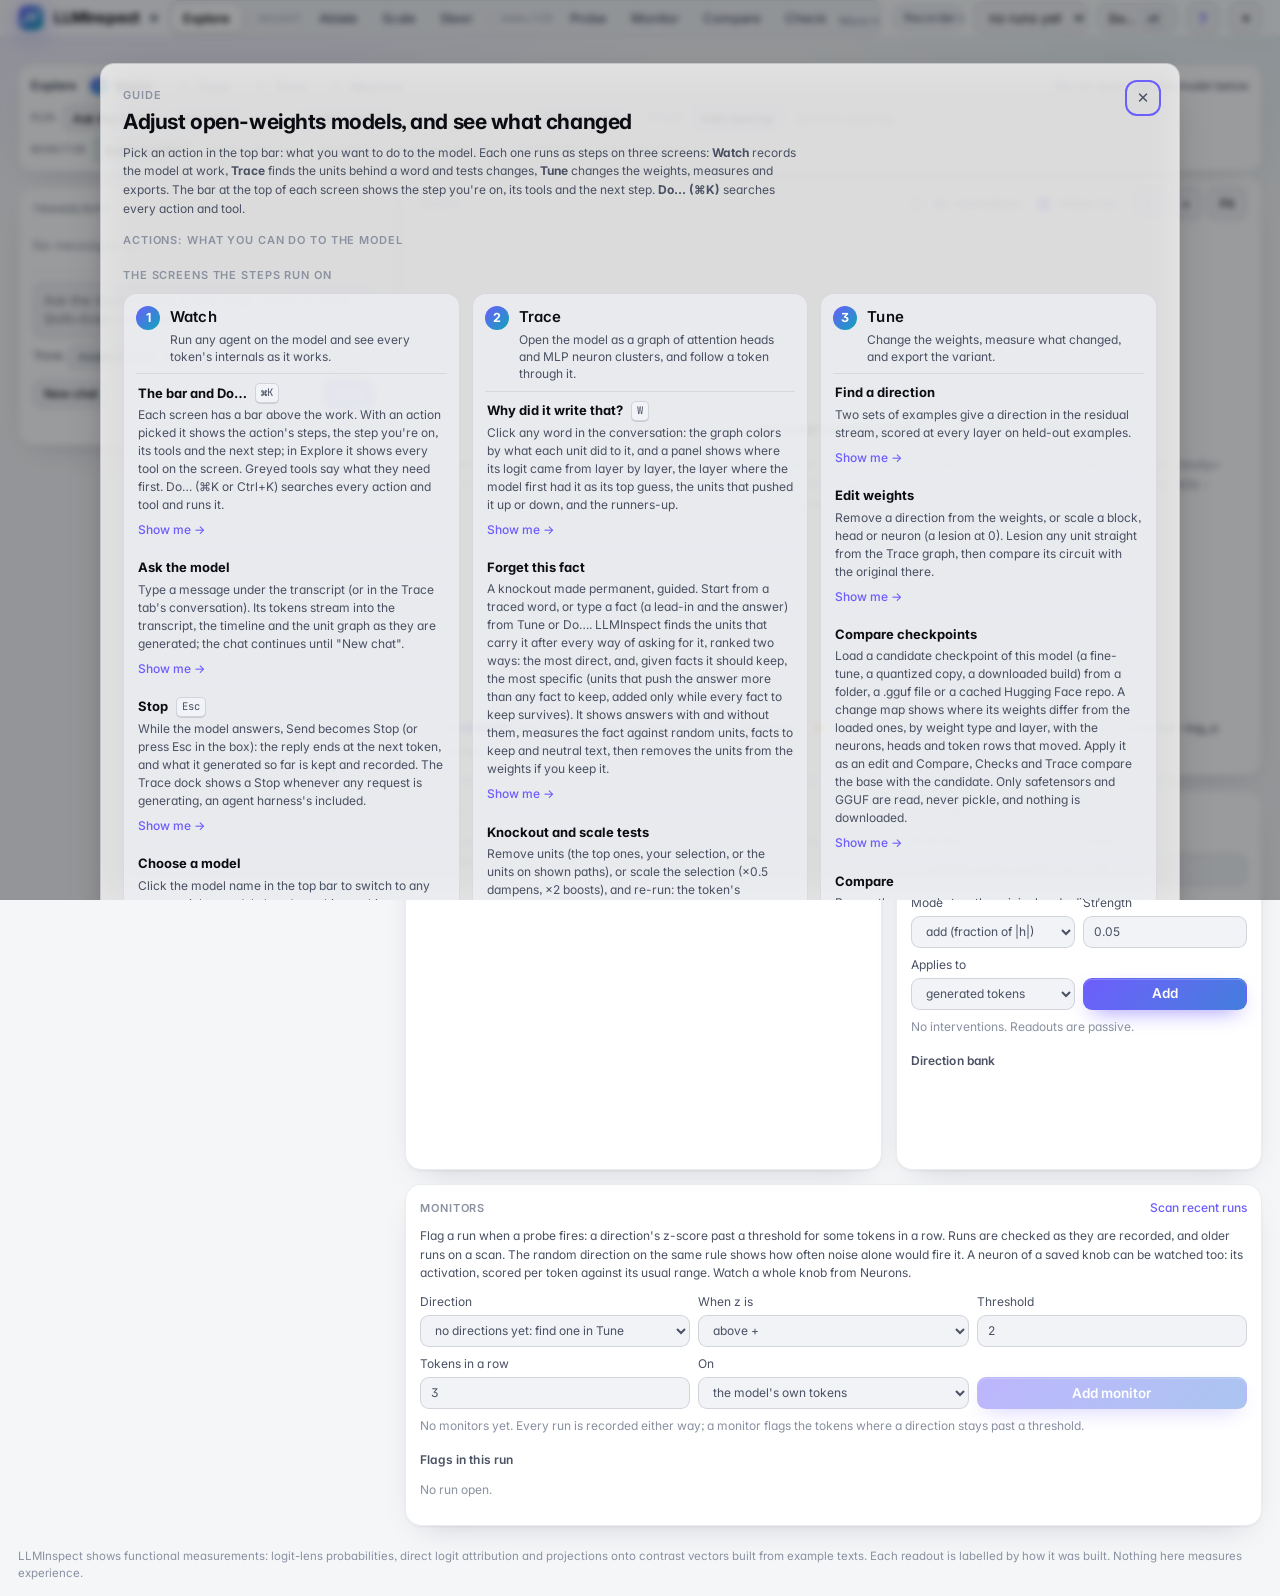
==== ui/index.html @ 299986fb "Compare checkpoints: load a second checkpoint as a weight edit and map what changed A candidate (a f" ====
<!doctype html>
<html lang="en">
<head>
  <meta charset="utf-8">
  <meta name="viewport" content="width=device-width, initial-scale=1">
  <title>LLMInspect</title>
  <link rel="preconnect" href="https://fonts.googleapis.com">
  <link rel="preconnect" href="https://fonts.gstatic.com" crossorigin>
  <link rel="stylesheet" href="https://fonts.googleapis.com/css2?family=Inter:wght@400;500;600;700&family=JetBrains+Mono:wght@400;500;600&display=swap">
  <link rel="stylesheet" href="/ui/style.css">
</head>
<body>
  <header class="topbar">
    <div class="brand">
      <svg class="logo" viewBox="0 0 32 32" width="26" height="26" aria-hidden="true">
        <defs><linearGradient id="lg" x1="0" y1="0" x2="1" y2="1"><stop offset="0" stop-color="var(--accent)"/><stop offset="1" stop-color="var(--accent-2)"/></linearGradient></defs>
        <rect x="1" y="1" width="30" height="30" rx="9" fill="url(#lg)"/>
        <path d="M8 21 L14 11 L19 18 L24 9" fill="none" stroke="#fff" stroke-width="2.2" stroke-linecap="round" stroke-linejoin="round"/>
        <circle cx="8" cy="21" r="2.3" fill="#fff"/><circle cx="14" cy="11" r="2.3" fill="#fff"/><circle cx="19" cy="18" r="2.3" fill="#fff"/><circle cx="24" cy="9" r="2.3" fill="#fff"/>
      </svg>
      <span class="wordmark">LLMInspect</span>
      <span class="live-dot" id="live-dot" title="Live feed"></span>
    </div>
    <nav class="verbs" id="verbs" aria-label="Action: what to do to the model"></nav>
    <button type="button" class="model-badge" id="model-badge" aria-haspopup="dialog" aria-expanded="false"
      aria-controls="model-picker" title="Switch to another model on this machine">Starting…</button>
    <label class="run-pick">
      <span class="label">Run</span>
      <select id="run-select" aria-label="Recorded run"></select>
    </label>
    <div class="stats">
      <span class="stat" id="stat-speed" title="Decode speed of the last request">– tok/s</span>
      <span class="stat" id="stat-vram" title="GPU memory in use">VRAM –</span>
      <span class="stat" id="stat-disk" title="Recording storage used / budget">Disk –</span>
    </div>
    <button type="button" class="do-btn" id="do-btn" title="Search every action and every tool and run it (⌘K or Ctrl+K)">Do… <kbd>⌘K</kbd></button>
    <button class="icon-btn help" id="help-btn" aria-label="Guide: everything LLMInspect can do" title="Guide (?)">?</button>
    <button class="icon-btn" id="theme-toggle" aria-label="Switch light or dark theme" title="Theme">
      <svg viewBox="0 0 16 16" width="15" height="15" aria-hidden="true"><path d="M8 1.5a6.5 6.5 0 1 0 0 13 6.5 6.5 0 0 0 0-13zm0 1.5v10a5 5 0 0 1 0-10z" fill="currentColor"/></svg>
    </button>
  </header>

  <main class="actions" id="view-actions" hidden>
    <section class="act-flow" id="act-flow" aria-labelledby="fl-title">
      <header class="flow-head">
        <button type="button" class="link" id="fl-back">← Back</button>
        <h1 id="fl-title">Make it forget a fact</h1>
        <ol class="stepper" id="fl-steps"></ol>
      </header>
      <div class="flow-summary" id="fl-summary"></div>
      <div class="flow-body panel" id="fl-body" aria-live="polite"></div>
    </section>
  </main>

  <main class="layout" id="view-scanner">
    <div class="act-bar" data-bar="scanner" aria-label="Actions in Watch"></div>
    <section class="panel transcript" aria-labelledby="h-transcript">
      <div class="panel-head">
        <h2 id="h-transcript">Transcript</h2>
        <span class="muted small" id="run-meta"></span>
      </div>
      <div class="messages" id="messages"></div>
      <div class="composer" data-composer></div>
    </section>

    <div class="right">
      <section class="panel scope" aria-labelledby="h-scope">
        <div class="panel-head">
          <h2 id="h-scope">Scope</h2>
          <div class="toolbar">
            <label class="check" title="Show earlier turns the model re-read when the conversation was re-sent">
              <input type="checkbox" id="show-replay"> Re-read tokens
            </label>
            <label class="check"><input type="checkbox" id="follow" checked> Follow live</label>
            <div class="btn-group" role="group" aria-label="Zoom">
              <button id="zoom-out" aria-label="Zoom out">−</button>
              <button id="zoom-in" aria-label="Zoom in">+</button>
              <button id="fit">Fit</button>
            </div>
          </div>
        </div>
        <div class="canvas-wrap" id="scope-wrap">
          <canvas id="scope" aria-label="Token timeline: events, logit-lens heatmap, surprisal, projections"></canvas>
          <div class="tooltip" id="tooltip" hidden></div>
          <div class="overlay" id="overlay" hidden></div>
        </div>
        <div class="legend" id="legend"></div>
      </section>

      <div class="lower">
        <section class="panel inspector" aria-labelledby="h-inspector">
          <div class="panel-head"><h2 id="h-inspector">Token</h2><span class="muted small" id="insp-where"></span></div>
          <div id="inspector" class="inspector-body">
            <p class="empty">Click any token in the scope or transcript to see what the model predicted there, layer by layer.</p>
          </div>
        </section>

        <section class="panel controls" aria-labelledby="h-steer">
          <div class="panel-head"><h2 id="h-steer">Steering</h2></div>
          <div id="steer-banner" class="banner" hidden></div>
          <form id="iv-form" class="iv-form">
            <label>Direction<select id="iv-direction"></select></label>
            <label>Layer<input id="iv-layer" type="number" min="0" step="1"></label>
            <label>Mode
              <select id="iv-mode">
                <option value="add">add (fraction of |h|)</option>
                <option value="ablate">ablate</option>
                <option value="clamp">clamp (raw projection value)</option>
              </select>
            </label>
            <label>Strength<input id="iv-strength" type="number" step="0.01" value="0.05"></label>
            <label>Applies to
              <select id="iv-phase">
                <option value="gen">generated tokens</option>
                <option value="all">all tokens</option>
                <option value="prefill">prompt tokens</option>
              </select>
            </label>
            <button type="submit" class="primary">Add</button>
          </form>
          <ul id="iv-list" class="iv-list"></ul>
          <h3>Direction bank</h3>
          <ul id="dir-list" class="dir-list"></ul>
        </section>
      </div>

      <section class="panel monitors" aria-labelledby="h-monitors">
        <div class="panel-head">
          <h2 id="h-monitors">Monitors</h2>
          <button type="button" class="link" id="mon-scan">Scan recent runs</button>
        </div>
        <p class="hint">Flag a run when a probe fires: a direction's z-score past a threshold for some tokens in a row.
          Runs are checked as they are recorded, and older runs on a scan. The random direction on the same rule shows
          how often noise alone would fire it. A neuron of a saved knob can be watched too: its activation, scored per
          token against its usual range. Watch a whole knob from Neurons.</p>
        <form id="mon-form" class="mon-form">
          <label>Direction<select id="mon-dir"></select></label>
          <label>When z is
            <select id="mon-sign">
              <option value="above">above +</option>
              <option value="below">below −</option>
              <option value="either">beyond ±</option>
            </select>
          </label>
          <label>Threshold<input id="mon-z" type="number" min="0.1" max="20" step="0.1" value="2"></label>
          <label>Tokens in a row<input id="mon-n" type="number" min="1" max="512" step="1" value="3"></label>
          <label>On
            <select id="mon-phase">
              <option value="gen">the model's own tokens</option>
              <option value="all">every new token</option>
            </select>
          </label>
          <button type="submit" class="primary">Add monitor</button>
        </form>
        <div class="wb-msg" id="mon-msg" role="status"></div>
        <ul id="mon-list" class="iv-list"></ul>
        <h3 id="h-flags">Flags in this run</h3>
        <div id="mon-run"></div>
        <div id="mon-across"></div>
      </section>
    </div>
  </main>

  <main class="gv" id="view-weights" hidden>
    <aside class="tv-convo glass" id="tv-convo" aria-labelledby="tv-convo-title">
      <header class="convo-head">
        <span class="eyebrow" id="tv-convo-title">Conversation</span>
        <span class="convo-meta" id="tv-convo-meta"></span>
        <label class="check small" title="Show the chat template's special tokens"><input type="checkbox" id="tv-show-template"> template</label>
        <button type="button" class="tbtn icon" id="tv-convo-hide" aria-label="Hide the conversation" title="Hide (T)">‹</button>
      </header>
      <p class="convo-hint">Click any word to see which units and layers produced it. Underlines mark words the model found surprising.</p>
      <div class="convo-body" id="tv-convo-body" aria-live="off"></div>
      <div class="composer" data-composer></div>
    </aside>
    <div class="gv-main">
    <div class="act-bar glass" data-bar="weights" aria-label="Actions in Trace"></div>
    <div class="gv-stage" id="gv-stage">
      <canvas id="gv-canvas" aria-label="Weight graph: layers left to right along the residual stream, attention heads above it and MLP neuron clusters below, glowing by activity at the current token. Scroll to zoom, drag to pan, click a node to open it."></canvas>
      <div class="gv-tip tooltip" id="gv-tip" hidden></div>

      <div class="gv-bar glass" role="toolbar" aria-label="Graph controls">
        <button type="button" class="tbtn" id="gv-convo-btn" aria-pressed="true" title="Show the conversation (T)">Text</button>
        <span class="sep" aria-hidden="true"></span>
        <div class="seg" id="gv-mode" role="group" aria-label="Node color">
          <button type="button" data-mode="rel" aria-pressed="true" title="Each unit against its own average over the run">Activity</button>
          <button type="button" data-mode="abs" aria-pressed="false" title="Activity on one log scale for all units">Absolute</button>
          <button type="button" data-mode="norm" aria-pressed="false" title="Size of each unit's output weights; no run needed">Weights</button>
          <button type="button" data-mode="attr" aria-pressed="false" title="What each unit did to the next token: pushed it up or pulled it down (A)">Attribution</button>
        </div>
        <span class="sep" aria-hidden="true"></span>
        <div class="seg" id="gv-edges" role="group" aria-label="Edges">
          <button type="button" data-edges="circuit" aria-pressed="true" title="Composition edges between units that are active at this token">Circuit</button>
          <button type="button" data-edges="selected" aria-pressed="false" title="Edges of the unit under the cursor">Hover</button>
          <button type="button" data-edges="off" aria-pressed="false">Off</button>
        </div>
        <span class="sep" aria-hidden="true"></span>
        <button type="button" class="tbtn" id="gv-trail" aria-pressed="true" title="Outline units that were hit in the last few tokens">Trail</button>
        <span class="sep" aria-hidden="true"></span>
        <button type="button" class="tbtn" id="gv-paths-btn" aria-pressed="false" title="Trace the strongest routes through the graph (P)">
          <svg viewBox="0 0 16 16" width="13" height="13" aria-hidden="true"><g fill="none" stroke="currentColor" stroke-width="1.6" stroke-linecap="round"><circle cx="3" cy="3.5" r="1.6"/><circle cx="13" cy="12.5" r="1.6"/><path d="M4.6 3.5c4.2 0 2.6 9 6.8 9"/></g></svg>
          Paths</button>
        <button type="button" class="tbtn" id="gv-edits-btn" aria-pressed="false" title="Weight edits: apply or restore, re-run this chat on the edited model, behavior checks (E)">
          Edits <span class="count" hidden></span></button>
        <span class="selchip" id="gv-selchip" hidden>
          <span id="gv-selcount"></span>
          <button type="button" class="link" id="gv-selpaths" title="Find paths from the selected units">paths</button>
          <button type="button" class="link" id="gv-selko" title="Remove the selected units and see what happens to the next token">knock out</button>
          <button type="button" class="tbtn icon" id="gv-selclear" aria-label="Clear selection (Esc)">✕</button>
        </span>
      </div>

      <aside class="gv-edits glass" id="gv-edits" hidden aria-labelledby="gv-edits-title">
        <header class="drawer-head">
          <span class="eyebrow" id="gv-edits-title">Weight edits</span>
          <button type="button" class="tbtn icon" id="gv-edits-close" aria-label="Close weight edits">✕</button>
        </header>
        <div class="edits-body" data-edits="stack replay checks"></div>
      </aside>

      <aside class="gv-paths glass" id="gv-paths" hidden aria-labelledby="gv-paths-title">
        <header class="drawer-head">
          <span class="eyebrow" id="gv-paths-title">Path explorer</span>
          <button type="button" class="tbtn icon" id="gv-paths-close" aria-label="Close path explorer">✕</button>
        </header>
        <div class="paths-body">
          <div class="seg wide" id="gv-path-mode" role="group" aria-label="Path search">
            <button type="button" data-pm="down" aria-pressed="true" title="Routes out of the selection">Downstream</button>
            <button type="button" data-pm="up" aria-pressed="false" title="Routes into the selection">Upstream</button>
            <button type="button" data-pm="between" aria-pressed="false" title="Routes from one selected unit to another">Between</button>
            <button type="button" data-pm="explain" aria-pressed="false" title="The circuit behind the next token">Next token</button>
          </div>
          <p class="hint" id="gv-path-hint"></p>
          <div class="path-knobs">
            <label>Hops <input type="range" id="gv-path-hops" min="1" max="6" step="1"><b id="gv-path-hops-v"></b></label>
            <label>Branches <input type="range" id="gv-path-branch" min="1" max="8" step="1"><b id="gv-path-branch-v"></b></label>
            <label class="check" title="Favor units that were active at the current token"><input type="checkbox" id="gv-path-activity"> Weight by activity at this token</label>
          </div>
          <div class="path-head" id="gv-path-head"></div>
          <ul class="path-list" id="gv-path-list"></ul>
        </div>
      </aside>

      <div class="gv-zoom glass" role="group" aria-label="Zoom">
        <button type="button" class="tbtn icon" id="gv-zoom-out" aria-label="Zoom out">−</button>
        <span class="zoom-label" id="gv-zoom">100%</span>
        <button type="button" class="tbtn icon" id="gv-zoom-in" aria-label="Zoom in">+</button>
        <span class="sep" aria-hidden="true"></span>
        <button type="button" class="tbtn" id="gv-fit" title="Fit the whole model (F)">Fit</button>
        <button type="button" class="tbtn search" id="gv-search" title="Jump to a unit or parameter">
          <svg viewBox="0 0 16 16" width="13" height="13" aria-hidden="true"><path d="M7 2a5 5 0 1 0 3.1 8.9l3 3 1-1-3-3A5 5 0 0 0 7 2zm0 1.5a3.5 3.5 0 1 1 0 7 3.5 3.5 0 0 1 0-7z" fill="currentColor"/></svg>
          Jump to <kbd>/</kbd></button>
      </div>

      <div class="gv-legend glass" id="gv-legend"></div>
      <canvas class="gv-minimap glass" id="gv-minimap" aria-label="Minimap; click or drag to move the view"></canvas>

      <aside class="gv-drawer glass" id="gv-drawer" hidden aria-labelledby="an-unit-where">
        <header class="drawer-head">
          <span class="eyebrow" id="an-unit-where"></span>
          <button type="button" class="tbtn icon" id="gv-close" aria-label="Close">✕</button>
        </header>
        <div id="an-detail" class="drawer-body"></div>
      </aside>

      <div class="gv-overlay" id="an-overlay" hidden></div>
    </div>

    <section class="gv-dock glass" aria-label="Run timeline">
      <div class="dock-row">
        <div class="transport">
          <button type="button" class="tbtn icon" id="an-prev" aria-label="Previous token">‹</button>
          <button type="button" class="play" id="an-play" aria-label="Replay the run"></button>
          <button type="button" class="tbtn icon" id="an-next" aria-label="Next token">›</button>
        </div>
        <button type="button" class="live-pill" id="an-follow" aria-pressed="true" title="Follow the newest token"><span class="dot"></span>Live</button>
        <button type="button" class="btn sm stop" id="an-stop" hidden title="Stop the request that is generating (a chat or an agent harness's). The tokens generated so far are kept and recorded.">■ Stop</button>
        <span class="dock-note stop-note" id="an-stop-note" role="status"></span>
        <div class="an-readout" id="an-readout" role="status"></div>
        <span class="dock-note" id="an-trace-note"></span>
        <button type="button" class="link" id="an-fit">Fit timeline</button>
      </div>
      <div class="trace-wrap" id="an-trace-wrap">
        <canvas id="an-trace" aria-label="Timeline: units hit per token, or the selected unit's activity. Click to move to a token."></canvas>
        <div class="tooltip" id="an-trace-tip" hidden></div>
      </div>
    </section>
    </div>

    <div class="palette" id="gv-palette" hidden>
      <div class="palette-box glass" role="dialog" aria-label="Jump to a unit or parameter">
        <div class="palette-input">
          <svg viewBox="0 0 16 16" width="15" height="15" aria-hidden="true"><path d="M7 2a5 5 0 1 0 3.1 8.9l3 3 1-1-3-3A5 5 0 0 0 7 2zm0 1.5a3.5 3.5 0 1 1 0 7 3.5 3.5 0 0 1 0-7z" fill="currentColor"/></svg>
          <input id="gv-q" placeholder="Jump to L12 c7, L3 h5, a token a unit writes, or a parameter" autocomplete="off" spellcheck="false" aria-label="Search units and parameters">
        </div>
        <ul id="gv-results" role="listbox"></ul>
        <div class="palette-foot"><span><kbd>↑</kbd><kbd>↓</kbd> move</span><span><kbd>↵</kbd> open</span><span><kbd>esc</kbd> close</span></div>
      </div>
    </div>
  </main>

  <main class="workbench" id="view-workbench" hidden>
    <div class="act-bar" data-bar="workbench" aria-label="Actions in Tune"></div>
    <section class="panel wb-find" aria-labelledby="h-find">
      <div class="panel-head">
        <h2 id="h-find">1 · Find a direction</h2>
        <button type="button" class="link" id="wb-example">Load example (French vs English)</button>
      </div>
      <p class="hint">Give two sets of examples, one per line. LLMInspect reads the residual stream for each, takes the
        difference of the set means at every layer, and scores how well that direction separates held-out examples.
        Directions are always measured on the original weights.</p>
      <div class="two">
        <label>Set A: the direction points toward these
          <textarea id="wb-a" rows="7" spellcheck="false"></textarea></label>
        <label>Set B: the comparison set
          <textarea id="wb-b" rows="7" spellcheck="false"></textarea></label>
      </div>
      <div class="row">
        <label>Read at
          <select id="wb-pos">
            <option value="last">last token</option>
            <option value="mean">mean over tokens</option>
          </select>
        </label>
        <label class="check"><input type="checkbox" id="wb-chat" checked> Format as chat prompts</label>
        <button type="button" class="primary" id="wb-analyze">Analyze layers</button>
      </div>
      <div id="wb-sweep" class="sweep"></div>
      <div class="row" id="wb-save-row" hidden>
        <label>Name<input id="wb-name" type="text" placeholder="e.g. language_fr" maxlength="64"></label>
        <label>Layer<input id="wb-layer" type="number" min="0"></label>
        <button type="button" class="primary" id="wb-save">Save to direction bank</button>
      </div>
      <div class="wb-msg" id="wb-find-msg" role="status"></div>
      <h3>Direction bank</h3>
      <ul id="wb-dirs" class="dir-list"></ul>
    </section>

    <section class="panel wb-edit" aria-labelledby="h-edit">
      <div class="panel-head">
        <h2 id="h-edit">2 · Edit weights</h2>
        <span class="muted small" id="wb-state"></span>
      </div>
      <div id="wb-banner" class="banner" hidden></div>
      <form id="wb-form" class="wb-form">
        <label class="wide">Edit
          <select id="wb-kind">
            <option value="orthogonalize">Remove a direction (orthogonalize the weights)</option>
            <option value="scale">Scale a component (lesion when factor is 0)</option>
          </select>
        </label>
        <label>Layers<input id="wb-layers" type="text" value="all" placeholder="all, 12, 8-20, 1,3"></label>
        <label data-kind="orthogonalize">Direction<select id="wb-dir"></select></label>
        <label data-kind="orthogonalize">Strength (0–1)<input id="wb-strength" type="number" step="0.05" min="0" max="1" value="1"></label>
        <fieldset data-kind="orthogonalize" class="wide targets">
          <legend>Where to remove it</legend>
          <label class="check"><input type="checkbox" value="embed" checked> token embeddings</label>
          <label class="check"><input type="checkbox" value="attn_out" checked> attention outputs</label>
          <label class="check"><input type="checkbox" value="mlp_out" checked> MLP outputs</label>
          <label class="check"><input type="checkbox" value="attn_in"> attention inputs</label>
          <label class="check"><input type="checkbox" value="mlp_in"> MLP inputs</label>
          <label class="check"><input type="checkbox" value="unembed"> unembedding</label>
        </fieldset>
        <label data-kind="scale">Component
          <select id="wb-comp">
            <option value="attn">attention block</option>
            <option value="mlp">MLP block</option>
            <option value="head">one attention head</option>
            <option value="neuron">one MLP neuron</option>
          </select>
        </label>
        <label data-kind="scale">Head or neuron #<input id="wb-index" type="number" min="0" value="0"></label>
        <label data-kind="scale">Factor<input id="wb-factor" type="number" step="0.1" value="0"></label>
        <button type="submit" class="wide">Add to stack</button>
      </form>
      <p class="hint">Embeddings plus attention and MLP outputs at all layers, strength 1, is the standard
        "abliteration" recipe (Arditi et al., 2024). Add a random-direction edit with the same settings as a control.</p>
      <ul id="wb-list" class="iv-list"></ul>
      <div class="row">
        <button type="button" class="primary" id="wb-apply">Apply stack to weights</button>
        <button type="button" id="wb-revert">Restore original weights</button>
      </div>
      <div class="wb-msg" id="wb-edit-msg" role="status"></div>
    </section>

    <section class="panel wb-checkpoint" id="cp-panel" aria-labelledby="h-checkpoint">
      <div class="panel-head">
        <h2 id="h-checkpoint">Compare checkpoints</h2>
        <span class="muted small" id="cp-base"></span>
      </div>
      <p class="hint">Load a fine-tune, a quantized copy or a downloaded build of this model to see where its weights differ.
        It joins the edit stack as one edit: apply it and Compare, Checks and Trace compare the two. Only safetensors and
        GGUF are read (never pickle), and nothing is downloaded.</p>
      <form class="row cp-form" id="cp-form">
        <label>Candidate
          <input id="cp-spec" type="text" list="cp-models" spellcheck="false" autocomplete="off" autocapitalize="off"
            placeholder="a model on this machine, a folder, a .gguf file, ollama:tag or a cached Hugging Face repo id">
          <datalist id="cp-models"></datalist>
        </label>
        <button type="submit" class="primary" id="cp-load">Load candidate</button>
      </form>
      <div class="wb-msg" id="cp-msg" role="status"></div>
      <div class="cp-hist" id="cp-hist" hidden></div>
      <div class="cp-actions" id="cp-actions" hidden></div>
      <div class="cp-body" id="cp-body"></div>
    </section>

    <section class="panel wb-compare" aria-labelledby="h-compare">
      <div class="panel-head"><h2 id="h-compare">3 · Compare original and edited</h2></div>
      <div class="wb-replay" data-edits="replay"></div>
      <h3>Or your own prompts</h3>
      <p class="hint">Runs each prompt on the original and the edited weights (greedy, steering off) and checks side
        effects on neutral reference text.</p>
      <textarea id="wb-prompts" rows="4" spellcheck="false" placeholder="One prompt per line"></textarea>
      <div class="row">
        <label>Max tokens<input id="wb-max" type="number" min="1" max="1024" value="96"></label>
        <button type="button" class="primary" id="wb-run">Run comparison</button>
      </div>
      <div class="wb-msg" id="wb-compare-msg" role="status"></div>
      <div id="wb-metrics" class="tiles"></div>
      <div id="wb-results"></div>
    </section>

    <section class="panel wb-checks" aria-labelledby="h-checks">
      <div class="panel-head"><h2 id="h-checks">4 · Check behavior</h2></div>
      <div data-edits="checks"></div>
    </section>

    <section class="panel wb-export" aria-labelledby="h-export">
      <div class="panel-head"><h2 id="h-export">5 · Export the variant</h2></div>
      <p class="hint">Saves the edited weights as a Hugging Face checkpoint, with llminspect_edits.json recording every
        edit and the base model. Paths are inside WSL; /mnt/h/... writes to the H: drive.</p>
      <div class="row">
        <input id="wb-path" type="text" spellcheck="false" aria-label="Export folder">
        <button type="button" id="wb-export">Export edited model</button>
      </div>
      <div class="wb-msg" id="wb-export-msg" role="status"></div>
    </section>
  </main>

  <main class="neurons" id="view-neurons" hidden>
    <div class="act-bar" data-bar="neurons" aria-label="Actions in Neurons"></div>
    <section class="panel nv-search" aria-labelledby="h-nsearch">
      <div class="panel-head">
        <h2 id="h-nsearch">Find neurons</h2>
        <form id="nv-sform" class="nv-go">
          <input id="nv-s" type="search" placeholder="a word or phrase: weather, sorry, def…" spellcheck="false" autocomplete="off" aria-label="Search neurons by text">
          <button type="submit">Search</button>
        </form>
      </div>
      <p class="muted small" id="nv-index"></p>
      <div id="nv-results" class="nv-results"></div>
    </section>
    <section class="panel nv-card" aria-labelledby="h-neuron">
      <div class="panel-head">
        <h2 id="h-neuron">Neuron</h2>
        <form id="nv-go" class="nv-go">
          <input id="nv-q" type="text" placeholder="L5 N120" spellcheck="false" autocomplete="off" aria-label="Neuron to open, or several to add to the steer set">
          <label>Dose <input id="nv-dose" type="number" step="0.25" min="-16" max="16" value="1"></label>
          <button type="submit">Open</button>
        </form>
      </div>
      <div class="wb-msg" id="nv-msg" role="status"></div>
      <div id="nv-body"></div>
    </section>
    <section class="panel nv-steer-panel" aria-labelledby="h-nsteer">
      <div class="panel-head"><h2 id="h-nsteer">Steer and verify</h2></div>
      <p class="hint">Doses are in units of the layer's typical residual size: dose 1 adds one typical residual's
        worth along the neuron's output weights, at every position.</p>
      <h3>Steer set</h3>
      <ul id="nv-set" class="iv-list"></ul>
      <p class="muted small" id="nv-live"></p>
      <form id="nv-save" class="nv-save" hidden>
        <label>Knob name <input id="nv-kname" type="text" maxlength="64" placeholder="my-knob" spellcheck="false" autocomplete="off" autocapitalize="off"></label>
        <label class="grow">What it does <input id="nv-kdesc" type="text" maxlength="300" placeholder="optional" autocomplete="off"></label>
        <span class="nv-save-btns"><button type="submit" class="primary">Save knob</button>
          <button type="button" class="btn" id="nv-ksave-cancel">Cancel</button></span>
        <p class="muted small nv-save-note" id="nv-ksave-note">Letters, digits, _ . - only. A name that's already saved is replaced.</p>
      </form>
      <div class="wb-msg" id="nv-ksave-msg" role="status"></div>
      <h3>Try it</h3>
      <textarea id="nv-prompt" rows="3" spellcheck="false">Tell me about yourself in two sentences.</textarea>
      <div class="row nv-run-row">
        <label>Dose levels × <input id="nv-factors" type="text" value="0, 0.5, 1, 2" spellcheck="false"></label>
        <label>Max tokens <input id="nv-max" type="number" min="1" max="256" value="60"></label>
        <button type="button" class="primary" id="nv-run">Run sweep</button>
      </div>
      <div id="nv-sweep" class="nv-sweep"></div>
    </section>
    <section class="panel nv-knobs" aria-labelledby="h-nknobs">
      <div class="panel-head"><h2 id="h-nknobs">Knobs</h2></div>
      <p class="hint">A knob is a named set of neurons with doses, saved for this model. Steer it, ablate it or watch it
        from Steer, Ablate and Monitor without finding the neurons again.</p>
      <div class="wb-msg" id="nk-msg" role="status"></div>
      <ul id="nk-list" class="nk-list"></ul>
    </section>
  </main>

  <div class="model-picker glass" id="model-picker" hidden role="dialog" aria-labelledby="mp-title">
    <header class="drawer-head">
      <span class="eyebrow" id="mp-title">Models on this machine</span>
      <button type="button" class="tbtn icon" id="mp-close" aria-label="Close">✕</button>
    </header>
    <div class="mp-body" id="mp-body"></div>
  </div>

  <div class="palette do-palette" id="do-palette" hidden>
    <div class="palette-box glass" role="dialog" aria-label="Do: search every action">
      <div class="palette-input">
        <svg viewBox="0 0 16 16" width="15" height="15" aria-hidden="true"><path d="M9.2 1.5 3 9h4.3l-.9 5.5L12.8 7H8.4z" fill="currentColor"/></svg>
        <input id="do-q" placeholder="Do… ablate, steer, knock out, add a check, export" autocomplete="off" spellcheck="false" aria-label="Search actions and tools">
      </div>
      <ul id="do-list" role="listbox"></ul>
      <div class="palette-foot"><span id="do-note" class="do-note" role="status"></span><span><kbd>↑</kbd><kbd>↓</kbd> move</span><span><kbd>↵</kbd> run</span><span><kbd>esc</kbd> close</span></div>
    </div>
  </div>

  <div class="guide" id="guide" hidden>
    <div class="guide-box glass" role="dialog" aria-modal="true" aria-labelledby="guide-title">
      <header class="guide-head">
        <div>
          <span class="eyebrow">Guide</span>
          <h2 id="guide-title">Adjust open-weights models, and see what changed</h2>
          <p class="hint">Pick an action in the top bar: what you want to do to the model. Each one runs as steps on
            three screens: <b>Watch</b> records the model at work, <b>Trace</b> finds the units behind a word and tests
            changes, <b>Tune</b> changes the weights, measures and exports. The bar at the top of each screen shows the
            step you're on, its tools and the next step. <b>Do… (⌘K)</b> searches every action and tool.</p>
        </div>
        <button type="button" class="tbtn icon" id="guide-close" aria-label="Close guide">✕</button>
      </header>
      <div id="guide-body"></div>
    </div>
  </div>

  <footer class="notice">
    LLMInspect shows functional measurements: logit-lens probabilities, direct logit attribution and projections
    onto contrast vectors built from example texts. Each readout is labelled by how it was built. Nothing here
    measures experience.
  </footer>
  <script type="module" src="/ui/guide.js"></script>
  <script type="module" src="/ui/models.js"></script>
  <script type="module" src="/ui/chat.js"></script>
  <script type="module" src="/ui/edits.js"></script>
  <script type="module" src="/ui/actionbar.js"></script>
  <script type="module" src="/ui/actions.js"></script>
  <script type="module" src="/ui/app.js"></script>
  <script type="module" src="/ui/monitors.js"></script>
  <script type="module" src="/ui/neurons.js"></script>
  <script type="module" src="/ui/workbench.js"></script>
  <script type="module" src="/ui/checkpoints.js"></script>
  <script type="module" src="/ui/weights.js"></script>
  <script type="module" src="/ui/verbs.js"></script>
</body>
</html>
---- ui/style.css ----
/* LLMInspect. Design tokens first; every color the canvases draw with is a token too, so both
   themes stay in step. Light is the base; dark applies with the system setting or the toggle. */
:root {
  color-scheme: light;
  --scheme-dark: 0;
  --topbar-h: 56px;
  --plane: #f5f6f8;
  --surface: #ffffff;
  --raised: #f1f3f7;
  --ink: #0b0d12;
  --ink-2: #4a5163;
  --muted: #8a91a1;
  --grid: #e7eaf0;
  --axis: #cfd4de;
  --border: rgba(15, 23, 42, 0.08);
  --border-strong: rgba(15, 23, 42, 0.14);
  --shadow: 0 1px 2px rgba(15, 23, 42, 0.05), 0 12px 32px -18px rgba(15, 23, 42, 0.25);
  --glass: rgba(255, 255, 255, 0.78);
  --accent: #6d5dfc;
  --accent-2: #0ea5b7;
  --accent-soft: rgba(109, 93, 252, 0.12);
  --series-1: #3b6ff0;
  --series-2: #f06a2e;
  --series-3: #10a37f;
  --control: #8a91a1;
  --good: #12a150;
  --good-text: #0b7a3b;
  --warning: #e8a317;
  --serious: #ea7a35;
  --critical: #dc3b3b;
  --role-system: #8a91a1;
  --role-user: #d39200;
  --role-assistant: #6d5dfc;
  --role-reasoning: #c4bbff;
  --role-tool: #10a37f;
  --role-template: #e7eaf0;
  --no-data: #eff1f5;
  --ramp: #ffffff, #dce6ff, #9db8ff, #5b7ff5, #2e46c6, #1a237e;
  --focus: #6d5dfc;
  --div-neg: #3b6ff0;
  --div-pos: #f06a2e;
  /* graph */
  --graph-ramp: #d6dbe5, #b4bdfd, #6d5dfc, #0b9fb4, #064e5c;
  --node-nodata: #e3e6ec;
  --grid-dot: rgba(15, 23, 42, 0.10);
  --pod-fill: rgba(15, 23, 42, 0.025);
  --pod-stroke: rgba(15, 23, 42, 0.07);
  --bus-a: #6d5dfc;
  --bus-b: #0ea5b7;
  --bus-flow: rgba(255, 255, 255, 0.9);
  --write-edge: #0ea5b7;
  --edge-in: #7c6cf5;
  --edge-out: #0e9fb0;
  --edge-circuit: #6d5dfc;
  --edge-circuit-hot: #e0568a;
  --glow: #22d3ee;
  --chip-bg: rgba(255, 255, 255, 0.92);
  --card-bg: #ffffff;
  --head-ring: rgba(15, 23, 42, 0.18);
  --trail: #f06a2e;
  --hover-ring: rgba(15, 23, 42, 0.55);
  --select-ring: #6d5dfc;
  --select-halo: rgba(109, 93, 252, 0.22);
  --path: #d97706;
  --path-focus: #b45309;
  --multi-select: #0ea5b7;
  --multi-select-fill: rgba(14, 165, 183, 0.10);
  --mono: "JetBrains Mono", ui-monospace, "Cascadia Code", "SF Mono", Consolas, monospace;
  --sans: Inter, ui-sans-serif, system-ui, -apple-system, "Segoe UI", sans-serif;
}

@media (prefers-color-scheme: dark) {
  :root:not([data-theme="light"]) {
    color-scheme: dark;
    --scheme-dark: 1;
    --plane: #07080b;
    --surface: #0e1015;
    --raised: #161922;
    --ink: #edeff5;
    --ink-2: #a6adbd;
    --muted: #6b7385;
    --grid: #1b1f29;
    --axis: #2a303d;
    --border: rgba(255, 255, 255, 0.07);
    --border-strong: rgba(255, 255, 255, 0.12);
    --shadow: 0 1px 0 rgba(255, 255, 255, 0.03) inset, 0 16px 40px -20px rgba(0, 0, 0, 0.7);
    --glass: rgba(14, 16, 21, 0.72);
    --accent: #8b7cff;
    --accent-2: #2ee6d6;
    --accent-soft: rgba(139, 124, 255, 0.16);
    --series-1: #6e9bff;
    --series-2: #ff7a45;
    --series-3: #34d399;
    --control: #6b7385;
    --good: #34d399;
    --good-text: #34d399;
    --warning: #fbbf24;
    --serious: #fb923c;
    --critical: #f87171;
    --role-system: #6b7385;
    --role-user: #f5b544;
    --role-assistant: #a78bfa;
    --role-reasoning: #4c3f8f;
    --role-tool: #34d399;
    --role-template: #1b1f29;
    --no-data: #151821;
    --ramp: #0e1015, #1e2b5e, #3355d1, #2fa4e7, #7ce8f0, #e6fdff;
    --focus: #8b7cff;
    --div-neg: #6e9bff;
    --div-pos: #ff7a45;
    --graph-ramp: #262b38, #3b3486, #6d5dfc, #22d3ee, #effeff;
    --node-nodata: #1d212b;
    --grid-dot: rgba(255, 255, 255, 0.07);
    --pod-fill: rgba(255, 255, 255, 0.02);
    --pod-stroke: rgba(255, 255, 255, 0.06);
    --bus-a: #8b7cff;
    --bus-b: #2ee6d6;
    --bus-flow: rgba(255, 255, 255, 0.85);
    --write-edge: #2ee6d6;
    --edge-in: #a78bfa;
    --edge-out: #2ee6d6;
    --edge-circuit: #8b7cff;
    --edge-circuit-hot: #ff6fae;
    --glow: #2ee6d6;
    --chip-bg: rgba(14, 16, 21, 0.9);
    --card-bg: #11141b;
    --head-ring: rgba(255, 255, 255, 0.16);
    --trail: #ff7a45;
    --hover-ring: rgba(255, 255, 255, 0.7);
    --select-ring: #a99dff;
    --select-halo: rgba(139, 124, 255, 0.3);
    --path: #f5b544;
    --path-focus: #ffd479;
    --multi-select: #2ee6d6;
    --multi-select-fill: rgba(46, 230, 214, 0.10);
  }
}

:root[data-theme="dark"] {
  color-scheme: dark;
  --scheme-dark: 1;
  --plane: #07080b;
  --surface: #0e1015;
  --raised: #161922;
  --ink: #edeff5;
  --ink-2: #a6adbd;
  --muted: #6b7385;
  --grid: #1b1f29;
  --axis: #2a303d;
  --border: rgba(255, 255, 255, 0.07);
  --border-strong: rgba(255, 255, 255, 0.12);
  --shadow: 0 1px 0 rgba(255, 255, 255, 0.03) inset, 0 16px 40px -20px rgba(0, 0, 0, 0.7);
  --glass: rgba(14, 16, 21, 0.72);
  --accent: #8b7cff;
  --accent-2: #2ee6d6;
  --accent-soft: rgba(139, 124, 255, 0.16);
  --series-1: #6e9bff;
  --series-2: #ff7a45;
  --series-3: #34d399;
  --control: #6b7385;
  --good: #34d399;
  --good-text: #34d399;
  --warning: #fbbf24;
  --serious: #fb923c;
  --critical: #f87171;
  --role-system: #6b7385;
  --role-user: #f5b544;
  --role-assistant: #a78bfa;
  --role-reasoning: #4c3f8f;
  --role-tool: #34d399;
  --role-template: #1b1f29;
  --no-data: #151821;
  --ramp: #0e1015, #1e2b5e, #3355d1, #2fa4e7, #7ce8f0, #e6fdff;
  --focus: #8b7cff;
  --div-neg: #6e9bff;
  --div-pos: #ff7a45;
  --graph-ramp: #262b38, #3b3486, #6d5dfc, #22d3ee, #effeff;
  --node-nodata: #1d212b;
  --grid-dot: rgba(255, 255, 255, 0.07);
  --pod-fill: rgba(255, 255, 255, 0.02);
  --pod-stroke: rgba(255, 255, 255, 0.06);
  --bus-a: #8b7cff;
  --bus-b: #2ee6d6;
  --bus-flow: rgba(255, 255, 255, 0.85);
  --write-edge: #2ee6d6;
  --edge-in: #a78bfa;
  --edge-out: #2ee6d6;
  --edge-circuit: #8b7cff;
  --edge-circuit-hot: #ff6fae;
  --glow: #2ee6d6;
  --chip-bg: rgba(14, 16, 21, 0.9);
  --card-bg: #11141b;
  --head-ring: rgba(255, 255, 255, 0.16);
  --trail: #ff7a45;
  --hover-ring: rgba(255, 255, 255, 0.7);
  --select-ring: #a99dff;
  --select-halo: rgba(139, 124, 255, 0.3);
  --path: #f5b544;
  --path-focus: #ffd479;
  --multi-select: #2ee6d6;
  --multi-select-fill: rgba(46, 230, 214, 0.10);
}

/* ---- base ---- */
* { box-sizing: border-box; }
[hidden] { display: none !important; }
html, body { margin: 0; height: 100%; }
body {
  background:
    radial-gradient(1100px 520px at 8% -12%, var(--accent-soft), transparent 60%),
    radial-gradient(900px 480px at 100% -8%, color-mix(in srgb, var(--accent-2) 9%, transparent), transparent 60%),
    var(--plane);
  background-attachment: fixed;
  color: var(--ink);
  font: 13.5px/1.5 var(--sans);
  font-feature-settings: "cv11", "ss01", "ss03";
  -webkit-font-smoothing: antialiased;
  display: flex; flex-direction: column; min-height: 100vh;
}
button, select, input, textarea { font: inherit; color: inherit; }
:focus-visible { outline: 2px solid var(--focus); outline-offset: 2px; border-radius: 6px; }
::selection { background: var(--accent-soft); }
h2 { font-size: 11px; font-weight: 600; letter-spacing: 0.08em; text-transform: uppercase; color: var(--muted); margin: 0; }
h3 { font-size: 12px; font-weight: 600; color: var(--ink-2); margin: 16px 0 8px; letter-spacing: 0.01em; }
code, kbd { font-family: var(--mono); }
kbd {
  font-size: 10.5px; padding: 1px 5px; border-radius: 5px; border: 1px solid var(--border-strong);
  background: var(--raised); color: var(--ink-2); box-shadow: 0 1px 0 var(--border-strong);
}
.muted { color: var(--muted); }
.dim { color: var(--muted); font-weight: 400; }
.small { font-size: 12px; }
.mono { font-family: var(--mono); }
::-webkit-scrollbar { width: 10px; height: 10px; }
::-webkit-scrollbar-thumb { background: var(--axis); border-radius: 10px; border: 3px solid transparent; background-clip: padding-box; }
::-webkit-scrollbar-track { background: transparent; }

/* ---- controls ---- */
select, input[type="number"], input[type="text"] {
  background: var(--raised); border: 1px solid var(--border-strong); border-radius: 9px; padding: 5px 10px; min-height: 32px;
  transition: border-color 0.15s, box-shadow 0.15s;
}
select:hover, input:hover { border-color: var(--axis); }
select:focus, input:focus, textarea:focus { outline: none; border-color: var(--accent); box-shadow: 0 0 0 3px var(--accent-soft); }
.icon-btn, .btn-group button, .iv-list button, button.primary, .workbench button:not(.link), .btn {
  display: inline-flex; align-items: center; justify-content: center; gap: 6px;
  background: var(--raised); border: 1px solid var(--border-strong); border-radius: 9px; min-height: 32px; min-width: 32px;
  padding: 3px 12px; cursor: pointer; font-weight: 500; color: var(--ink);
  transition: background 0.15s, border-color 0.15s, transform 0.08s, box-shadow 0.15s;
}
.icon-btn:hover, .btn-group button:hover, .iv-list button:hover, .workbench button:not(.link):hover, .btn:hover { background: var(--grid); border-color: var(--axis); }
.icon-btn:active, .btn:active, button.primary:active { transform: translateY(1px); }
button.primary, .workbench button.primary {
  background: linear-gradient(135deg, var(--accent), color-mix(in srgb, var(--accent) 55%, var(--accent-2)));
  border-color: transparent; color: #fff; font-weight: 600;
  box-shadow: 0 8px 22px -10px var(--accent), inset 0 1px 0 rgba(255, 255, 255, 0.2);
}
button.primary:hover, .workbench button.primary:hover { filter: brightness(1.08); background: linear-gradient(135deg, var(--accent), color-mix(in srgb, var(--accent) 55%, var(--accent-2))); }
.btn.ghost { background: transparent; }
.btn.sm { min-height: 28px; padding: 2px 10px; font-size: 12px; }
button:disabled { opacity: 0.45; cursor: not-allowed; }
button.link { background: none; border: none; padding: 0; color: var(--accent); cursor: pointer; font-size: 12px; font-weight: 500; }
button.link:hover { text-decoration: underline; text-underline-offset: 3px; }
button.link.danger { color: var(--critical); }

/* ---- top bar ---- */
.topbar {
  position: sticky; top: 0; z-index: 30; height: var(--topbar-h);
  display: flex; align-items: center; gap: 14px; padding: 0 18px;
  background: var(--glass); backdrop-filter: blur(18px) saturate(160%); -webkit-backdrop-filter: blur(18px) saturate(160%);
  border-bottom: 1px solid var(--border);
}
.brand { display: flex; align-items: center; gap: 10px; }
.logo { display: block; filter: drop-shadow(0 4px 12px color-mix(in srgb, var(--accent) 45%, transparent)); }
.wordmark { font-weight: 700; font-size: 15.5px; letter-spacing: -0.02em; }
.live-dot { width: 8px; height: 8px; border-radius: 50%; background: var(--muted); }
.live-dot.on { background: var(--good); box-shadow: 0 0 0 0 var(--good); animation: pulse 2s infinite; }
@keyframes pulse { 0% { box-shadow: 0 0 0 0 color-mix(in srgb, var(--good) 55%, transparent); } 70% { box-shadow: 0 0 0 7px transparent; } 100% { box-shadow: 0 0 0 0 transparent; } }
@media (prefers-reduced-motion: reduce) { .live-dot.on, .live-pill .dot { animation: none !important; } }
/* the action picker (ui/verbs.js): what to do to the model, grouped */
.verbs { flex: none; display: flex; align-items: center; gap: 2px; padding: 3px; border: 1px solid var(--border); border-radius: 11px; background: var(--raised);
  min-width: 0; overflow-x: auto; scrollbar-width: none; }
.verbs::-webkit-scrollbar { display: none; }
.verb { border: none; background: none; padding: 4px 11px; border-radius: 8px; cursor: pointer; color: var(--ink-2); white-space: nowrap;
  font: 500 13px var(--sans); min-height: 28px; transition: color 0.15s, background 0.15s; }
.verb:hover { color: var(--ink); }
.verb.on { background: var(--surface); color: var(--ink); font-weight: 600; box-shadow: 0 1px 2px rgba(0, 0, 0, 0.12), 0 0 0 1px var(--border); }
.verb.on:not(.explore) { color: var(--accent); }
.verb.more { color: var(--muted); font-size: 12px; }
.verbs-g { font-size: 10px; letter-spacing: 0.08em; text-transform: uppercase; color: var(--muted); white-space: nowrap;
  padding: 0 4px 0 10px; margin-left: 4px; border-left: 1px solid var(--border-strong); }
.verbs-more { max-width: 360px; padding: 8px; gap: 2px; }
.verbs-more .vm-head { margin: 2px 6px 6px; font-size: 10.5px; letter-spacing: 0.07em; text-transform: uppercase; color: var(--muted); font-weight: 600; }
.verbs-more .vm-row { display: flex; flex-direction: column; gap: 2px; padding: 6px; border-radius: 7px; font-size: 12px; color: var(--ink-2); }
.verbs-more .vm-row b { color: var(--ink); font-weight: 600; font-size: 12.5px; }
.icon-btn.help { font-weight: 700; font-size: 14px; color: var(--accent); padding: 0; }

/* ---- guide ---- */
.guide { position: fixed; inset: 0; z-index: 60; display: flex; justify-content: center; align-items: flex-start; padding: 7vh 16px 16px; background: rgba(4, 5, 8, 0.4); backdrop-filter: blur(3px); overflow: auto; }
.guide-box { width: min(1080px, 100%); padding: 20px 22px 16px; animation: pop 0.16s ease-out; }
.guide-head { display: flex; justify-content: space-between; gap: 16px; align-items: flex-start; margin-bottom: 14px; }
.guide-head h2 { font-size: 21px; font-weight: 700; letter-spacing: -0.02em; margin: 2px 0 6px; text-transform: none; color: var(--ink); }
.guide-head .hint { max-width: 680px; }
.guide-steps { display: grid; grid-template-columns: repeat(3, minmax(0, 1fr)); gap: 12px; }
.guide-step { border: 1px solid var(--border); border-radius: 14px; background: color-mix(in srgb, var(--raised) 65%, transparent); padding: 12px 12px 6px; }
.guide-step header { display: flex; gap: 10px; align-items: flex-start; padding-bottom: 8px; border-bottom: 1px solid var(--border); }
.guide-step h3 { margin: 0; font-size: 15px; color: var(--ink); }
.guide-step header p { margin: 2px 0 0; font-size: 12px; color: var(--ink-2); line-height: 1.45; }
.step-n {
  flex: none; width: 24px; height: 24px; border-radius: 50%; display: inline-flex; align-items: center; justify-content: center;
  color: #fff; font-weight: 700; font-size: 12.5px; background: linear-gradient(135deg, var(--accent), var(--accent-2));
}
.guide-step ul { list-style: none; margin: 0; padding: 0; }
.guide-step li { padding: 9px 2px; border-bottom: 1px solid var(--grid); }
.guide-step li:last-child { border-bottom: none; }
.tool-head { display: flex; align-items: center; gap: 8px; font-size: 13px; }
.guide-step li p { margin: 3px 0 5px; font-size: 12px; color: var(--ink-2); line-height: 1.5; }
.endpoint { display: flex; align-items: center; gap: 10px; }
.endpoint code { font-size: 11.5px; background: var(--surface); border: 1px solid var(--border); border-radius: 6px; padding: 2px 7px; overflow: hidden; text-overflow: ellipsis; white-space: nowrap; }
.guide-sec { margin: 4px 0 10px; font-size: 11px; letter-spacing: 0.08em; text-transform: uppercase; color: var(--muted); font-weight: 600; }
.guide-steps { margin-bottom: 4px; }
.guide-acts { display: grid; grid-template-columns: repeat(3, minmax(0, 1fr)); gap: 10px; margin-bottom: 8px; }
.guide-act { display: flex; flex-direction: column; gap: 6px; border: 1px solid var(--border); border-radius: 14px; padding: 11px 12px;
  background: color-mix(in srgb, var(--raised) 65%, transparent); }
.guide-act header { display: flex; align-items: baseline; gap: 8px; }
.guide-act h3 { margin: 0; font-size: 15px; color: var(--accent); }
.guide-act p { margin: 0; font-size: 12px; color: var(--ink-2); line-height: 1.45; }
.guide-act .ga-steps { font-size: 12px; color: var(--muted); line-height: 1.6; }
.guide-act .ga-steps b { color: var(--ink); font-weight: 600; }
.guide-act .ga-steps span { color: var(--muted); font-size: 11px; }
.guide-act .link { align-self: flex-start; margin-top: auto; }
.guide-planned { margin: 0 0 16px; font-size: 12px; color: var(--ink-2); }
.guide-planned span { border-bottom: 1px dotted var(--muted); cursor: help; }
@media (max-width: 900px) { .guide-acts { grid-template-columns: minmax(0, 1fr); } }
.guide-keys { display: flex; flex-wrap: wrap; gap: 6px 16px; margin-top: 14px; font-size: 12px; color: var(--ink-2); }
@media (max-width: 900px) { .guide-steps { grid-template-columns: minmax(0, 1fr); } }
@media (prefers-reduced-motion: reduce) { .guide-box { animation: none; } }
.model-badge {
  font-size: 12px; color: var(--ink-2); padding: 4px 11px; border: 1px solid var(--border); border-radius: 999px;
  background: var(--raised); max-width: 480px; overflow: hidden; text-overflow: ellipsis; white-space: nowrap;
}
button.model-badge { font: inherit; font-size: 12px; cursor: pointer; display: inline-flex; align-items: center; gap: 0; transition: border-color 0.15s, background 0.15s; }
button.model-badge::after { content: "▾"; margin-left: 7px; color: var(--muted); font-size: 10px; }
button.model-badge:hover, button.model-badge[aria-expanded="true"] { border-color: var(--axis); color: var(--ink); }
.model-badge .warn { color: var(--ink); }

/* ---- model picker ---- */
.model-picker {
  position: fixed; z-index: 55; width: min(560px, calc(100vw - 24px)); max-height: calc(100vh - var(--topbar-h) - 24px);
  display: flex; flex-direction: column; border-radius: 16px; overflow: hidden; animation: pop 0.14s ease-out;
}
.mp-body { overflow: auto; padding: 0 16px 14px; }
.mp-head { padding-bottom: 8px; }
.mp-head b { font-size: 15px; }
.mp-status { display: flex; align-items: center; gap: 10px; font-size: 12.5px; padding: 8px 10px; border-radius: 10px; margin-bottom: 8px; background: var(--accent-soft); color: var(--ink); }
.mp-status.err { display: block; background: color-mix(in srgb, var(--serious) 10%, transparent); border: 1px solid color-mix(in srgb, var(--serious) 40%, transparent); }
.spinner.sm { width: 14px; height: 14px; border-width: 2px; flex: none; }
.mp-list { list-style: none; margin: 0; padding: 0; display: flex; flex-direction: column; gap: 6px; }
.mp-list > li { border: 1px solid var(--border); border-radius: 12px; padding: 9px 11px; background: color-mix(in srgb, var(--raised) 60%, transparent); }
.mp-list > li.current { border-color: color-mix(in srgb, var(--good) 45%, transparent); }
.mp-list > li.empty { border-style: dashed; }
.mp-row { display: flex; align-items: center; justify-content: space-between; gap: 10px; margin-bottom: 5px; }
.mp-name { display: flex; align-items: center; gap: 8px; min-width: 0; flex-wrap: wrap; }
.mp-name b { font-size: 13.5px; word-break: break-all; }
.mp-name .pill { margin-top: 0; }
.pill.ok { color: var(--good); border-color: color-mix(in srgb, var(--good) 45%, transparent); background: color-mix(in srgb, var(--good) 10%, transparent); }
.mp-list .chips { margin-bottom: 0; }
.mp-notes { margin: 6px 0 0; padding-left: 16px; font-size: 11.5px; color: var(--ink-2); line-height: 1.45; }
.mp-path { margin-top: 5px; font-size: 10.5px; color: var(--muted); overflow: hidden; text-overflow: ellipsis; white-space: nowrap; }
.mp-confirm { margin-top: 8px; padding: 9px 10px; border-radius: 10px; background: var(--surface); border: 1px solid var(--border-strong); }
.mp-confirm p { margin: 0 0 8px; font-size: 12px; color: var(--ink-2); line-height: 1.5; }
.mp-foot { margin-top: 12px; font-size: 11.5px; }
.mp-foot code { font-size: 11px; background: var(--raised); border: 1px solid var(--border); border-radius: 5px; padding: 0 4px; word-break: break-all; }
@media (prefers-reduced-motion: reduce) { .model-picker { animation: none; } }
.model-badge .warn::before { content: "▲ "; color: var(--warning); }
.run-pick { display: flex; align-items: center; gap: 8px; }
.run-pick .label { font-size: 12px; color: var(--muted); }
.run-pick select { max-width: 340px; }
.stats { display: flex; gap: 6px; font-size: 11.5px; color: var(--ink-2); font-variant-numeric: tabular-nums; }
/* The action picker never shrinks; below 2000px the stats and the model's details give way first. */
@media (max-width: 2000px) { .stats { display: none; } .topbar { gap: 10px; } .run-pick select { max-width: 210px; } .model-badge .mb-more { display: none; } }
@media (max-width: 1500px) { .run-pick .label { display: none; } }
.stat { padding: 3px 9px; border-radius: 999px; background: var(--raised); border: 1px solid var(--border); white-space: nowrap; }

/* ---- scanner layout ---- */
.layout { flex: 1; display: grid; grid-template-columns: minmax(320px, 30%) 1fr; gap: 14px; padding: 14px 18px; align-items: start; }
.right { display: flex; flex-direction: column; gap: 14px; min-width: 0; }
.lower { display: grid; grid-template-columns: 1.3fr 1fr; gap: 14px; }
.lower .panel { min-height: 380px; }
.panel {
  background: color-mix(in srgb, var(--surface) 92%, transparent); border: 1px solid var(--border); border-radius: 16px;
  padding: 14px; min-width: 0; box-shadow: var(--shadow);
}
.panel-head { display: flex; align-items: center; justify-content: space-between; gap: 12px; margin-bottom: 10px; flex-wrap: wrap; }
.toolbar { display: flex; align-items: center; gap: 12px; flex-wrap: wrap; font-size: 12px; color: var(--ink-2); }
.check { display: flex; align-items: center; gap: 6px; cursor: pointer; }
.check input { accent-color: var(--accent); }
.btn-group { display: flex; gap: 4px; }
@media (max-width: 1100px) {
  .layout { grid-template-columns: 1fr; }
  .lower { grid-template-columns: 1fr; }
  .stats { display: none; }
}

/* ---- transcript ---- */
/* Below the sticky action bar (--actbar-h, set by ui/actionbar.js). */
.transcript { display: flex; flex-direction: column; position: sticky; top: calc(var(--topbar-h) + var(--actbar-h, 0px) + 22px);
  max-height: calc(100vh - var(--topbar-h) - var(--actbar-h, 0px) - 36px); }
/* Stacked: a sticky transcript would sit under the scope as it scrolls by, composer and Stop included. */
@media (max-width: 1100px) { .transcript { max-height: 60vh; position: static; } }
.messages { overflow-y: auto; display: flex; flex-direction: column; gap: 8px; padding-right: 4px; }
.msg {
  border: 1px solid var(--border); border-left: 3px solid var(--role-color, var(--muted)); border-radius: 11px;
  padding: 9px 11px; background: var(--raised); cursor: pointer; transition: border-color 0.15s, background 0.15s;
}
.msg:hover { border-color: var(--axis); border-left-color: var(--role-color, var(--muted)); }
.msg.selected { outline: 2px solid var(--focus); outline-offset: 1px; }
.msg-head { display: flex; align-items: center; gap: 8px; font-size: 11px; color: var(--ink-2); margin-bottom: 4px; }
.role { font-weight: 700; letter-spacing: 0.06em; text-transform: uppercase; color: var(--ink); font-size: 10.5px; }
.msg pre { margin: 0; white-space: pre-wrap; word-break: break-word; font: 12px/1.5 var(--mono); color: var(--ink); max-height: 220px; overflow: hidden; }
.msg.expanded pre { max-height: none; }
.more { font-size: 11px; color: var(--accent); background: none; border: none; padding: 4px 0 0; cursor: pointer; }
.thinking { margin: 2px 0 6px; border-left: 2px solid var(--role-reasoning); padding-left: 8px; }
.thinking summary { font-size: 11px; color: var(--ink-2); cursor: pointer; }
.thinking pre { color: var(--ink-2); max-height: 260px; overflow: auto; }
.call { font: 12px/1.4 var(--mono); padding: 5px 8px; border-radius: 8px; background: var(--surface); border: 1px solid var(--border); margin-top: 5px; word-break: break-word; }
.call::before { content: "→ "; color: var(--muted); }
.badges { display: flex; gap: 6px; flex-wrap: wrap; margin-top: 6px; }
.badge { font-size: 11px; padding: 1px 9px; border-radius: 999px; border: 1px solid var(--border); background: var(--surface); color: var(--ink); }
.badge.good::before { content: "✓ "; color: var(--good); font-weight: 700; }
.badge.critical::before { content: "✕ "; color: var(--critical); font-weight: 700; }
.badge.serious::before { content: "▲ "; color: var(--serious); }
.caret::after { content: "▍"; color: var(--role-assistant); animation: blink 1s steps(2) infinite; }
@keyframes blink { 50% { opacity: 0; } }
.empty { color: var(--muted); font-size: 13px; margin: 8px 0; }
.empty code { font-size: 12px; color: var(--ink-2); background: var(--raised); padding: 1px 5px; border-radius: 5px; }

/* ---- scope ---- */
.canvas-wrap { position: relative; width: 100%; }
#scope { display: block; width: 100%; cursor: crosshair; touch-action: none; border-radius: 10px; }
.tooltip {
  position: absolute; pointer-events: none; z-index: 20; max-width: 320px; padding: 9px 11px; border-radius: 11px;
  background: var(--glass); backdrop-filter: blur(14px); -webkit-backdrop-filter: blur(14px);
  border: 1px solid var(--border-strong); box-shadow: 0 12px 34px -10px rgba(0, 0, 0, 0.45); font-size: 12px; line-height: 1.45;
}
.tooltip .tok { font: 12.5px var(--mono); background: var(--raised); padding: 0 5px; border-radius: 5px; border: 1px solid var(--border); }
.tooltip .row { display: flex; justify-content: space-between; gap: 16px; font-variant-numeric: tabular-nums; }
.tooltip .row span:first-child { color: var(--ink-2); }
.tooltip .sw { display: inline-block; width: 10px; height: 2px; vertical-align: middle; margin-right: 6px; }
.overlay {
  position: absolute; inset: 0; display: flex; align-items: center; justify-content: center; flex-direction: column; gap: 8px;
  background: color-mix(in srgb, var(--surface) 86%, transparent); border-radius: 10px; text-align: center; padding: 16px;
}
.legend { display: flex; flex-wrap: wrap; gap: 6px 18px; font-size: 12px; color: var(--ink-2); margin-top: 8px; align-items: center; }
.legend .item { display: inline-flex; align-items: center; gap: 6px; }
.legend .line { width: 16px; height: 2px; border-radius: 2px; display: inline-block; }
.legend .line.dashed { background: repeating-linear-gradient(90deg, var(--control) 0 4px, transparent 4px 7px) !important; }
.legend .box { width: 10px; height: 10px; border-radius: 3px; display: inline-block; }
.legend .grad { width: 90px; height: 8px; border-radius: 4px; display: inline-block; border: 1px solid var(--border); }

/* ---- inspector ---- */
.inspector { overflow: auto; max-height: 520px; }
.tok-hero { display: flex; align-items: baseline; gap: 12px; flex-wrap: wrap; margin-bottom: 8px; }
.tok-hero .tok { font: 22px var(--mono); padding: 2px 10px; border-radius: 9px; background: var(--raised); border: 1px solid var(--border); }
.facts { display: flex; gap: 6px 14px; flex-wrap: wrap; font-size: 12px; color: var(--ink-2); font-variant-numeric: tabular-nums; }
.facts b { color: var(--ink); font-weight: 600; }
.cols { display: grid; grid-template-columns: 1fr 1fr; gap: 16px; }
@media (max-width: 1400px) { .cols { grid-template-columns: 1fr; } }
.bars { list-style: none; margin: 0; padding: 0; display: flex; flex-direction: column; gap: 5px; }
.bars li { display: grid; grid-template-columns: minmax(70px, 120px) 1fr 52px; gap: 8px; align-items: center; font-size: 12px; }
.bars .t { font-family: var(--mono); overflow: hidden; text-overflow: ellipsis; white-space: nowrap; }
.bars .track { height: 8px; background: var(--no-data); border-radius: 4px; overflow: hidden; }
.bars .fill { height: 100%; background: linear-gradient(90deg, var(--accent), var(--accent-2)); border-radius: 0 4px 4px 0; }
.bars .v { text-align: right; font-variant-numeric: tabular-nums; color: var(--ink-2); }
.bars li.actual .t { color: var(--ink); font-weight: 700; }
.lens-table { width: 100%; border-collapse: collapse; font-size: 11px; font-variant-numeric: tabular-nums; }
.lens-table th { text-align: left; font-weight: 600; color: var(--ink-2); padding: 3px 5px; border-bottom: 1px solid var(--grid); position: sticky; top: 0; background: var(--surface); }
.lens-table td { padding: 2px 5px; border-bottom: 1px solid var(--grid); }
.lens-table td.t { font-family: var(--mono); max-width: 110px; overflow: hidden; text-overflow: ellipsis; white-space: nowrap; }
.lens-table .cell-bar { display: flex; align-items: center; gap: 6px; }
.lens-table .cell-bar span.track { flex: 1; height: 6px; background: var(--no-data); border-radius: 3px; overflow: hidden; min-width: 40px; }
.lens-table .cell-bar span.fill { display: block; height: 100%; background: var(--accent); }
.lens-table tr.hit td.t { color: var(--ink); font-weight: 700; }
.lens-wrap { max-height: 300px; overflow: auto; border: 1px solid var(--border); border-radius: 10px; }
.proj-list { list-style: none; padding: 0; margin: 0; display: flex; flex-direction: column; gap: 6px; font-size: 12px; }
.proj-list .head { display: flex; justify-content: space-between; gap: 8px; }
.proj-list .how { color: var(--muted); font-size: 11px; }
.zbar { position: relative; height: 8px; background: var(--no-data); border-radius: 4px; margin-top: 2px; }
.zbar .zero { position: absolute; left: 50%; top: -2px; bottom: -2px; width: 1px; background: var(--axis); }
.zbar .fill { position: absolute; top: 0; bottom: 0; border-radius: 4px; }

/* ---- steering ---- */
.controls { overflow: auto; max-height: 520px; }
.iv-form { display: grid; grid-template-columns: 1fr 1fr; gap: 8px; align-items: end; }
.iv-form label { display: flex; flex-direction: column; gap: 4px; font-size: 12px; color: var(--ink-2); }
.iv-form select, .iv-form input { width: 100%; }
.iv-form button { grid-column: 2; }
.banner {
  font-size: 12px; padding: 9px 11px; border-radius: 10px; margin-bottom: 8px;
  border: 1px solid color-mix(in srgb, var(--serious) 60%, transparent); background: color-mix(in srgb, var(--serious) 10%, transparent);
}
.banner::before { content: "▲ "; color: var(--serious); }
/* the Neurons view (ui/neurons.js) */
.neurons { flex: 1; display: grid; grid-template-columns: minmax(0, 1.25fr) minmax(0, 1fr); gap: 14px; padding: 14px 18px; align-items: start; }
.neurons > .act-bar { grid-column: 1 / -1; position: sticky; top: calc(var(--topbar-h) + 8px); z-index: 25;
  background: color-mix(in srgb, var(--surface) 96%, transparent); backdrop-filter: blur(14px); -webkit-backdrop-filter: blur(14px); }
@media (max-width: 1100px) { .neurons { grid-template-columns: 1fr; } }
.nv-go { display: flex; gap: 8px; align-items: center; font-size: 12px; color: var(--ink-2); }
.nv-go input[type=text] { width: 190px; font-family: var(--mono); }
.nv-go input[type=number] { width: 70px; }
.nv-head { display: flex; flex-wrap: wrap; align-items: baseline; gap: 6px 14px; margin: 4px 0 6px; }
.nv-head h3 { margin: 0; font: 600 18px var(--mono); color: var(--ink); }
.nv-sec { padding: 10px 0; border-top: 1px solid var(--grid); }
.nv-sec h4 { margin: 0 0 6px; font-size: 12.5px; color: var(--ink); }
.nv-sec h4 .dim { color: var(--muted); font-weight: 400; margin-left: 6px; }
.nv-sec.two { display: grid; grid-template-columns: 1fr 1fr; gap: 16px; }
.nv-row { display: flex; flex-wrap: wrap; align-items: center; gap: 4px; margin: 3px 0; }
.nv-lbl { width: 38px; font-size: 11px; color: var(--muted); }
.nv-chip { font: 12px var(--mono); padding: 1px 7px; border-radius: 6px; border: 1px solid var(--border); white-space: pre; }
.nv-chip.up { background: color-mix(in srgb, var(--good) 14%, transparent); }
.nv-chip.down { background: color-mix(in srgb, var(--critical) 12%, transparent); }
.nv-steer { display: flex; gap: 10px; align-items: baseline; margin-top: 6px; font-size: 12.5px; }
.nv-ctx { list-style: none; margin: 0; padding: 0; display: flex; flex-direction: column; gap: 3px; }
.nv-ctx li { display: flex; gap: 10px; font-size: 12px; }
.nv-ctx .v { width: 52px; text-align: right; font-family: var(--mono); color: var(--muted); }
.nv-ctx .t { font-family: var(--mono); white-space: pre-wrap; color: var(--ink-2); }
.nv-ctx mark { background: color-mix(in srgb, var(--accent) 30%, transparent); color: var(--ink); border-radius: 3px; padding: 0 1px; }
.nv-sub { font-size: 11px; color: var(--muted); margin: 6px 0 3px; }
.nv-links { display: flex; flex-wrap: wrap; gap: 4px; }
.nv-link { font: 11.5px var(--mono); padding: 2px 7px; border-radius: 6px; border: 1px solid var(--border-strong); background: var(--raised); color: var(--ink); cursor: pointer; }
.nv-link:hover { background: var(--grid); }
.nv-link span { color: var(--muted); margin-left: 4px; }
.nv-steer-panel textarea { width: 100%; box-sizing: border-box; }
.nv-run-row { display: flex; flex-wrap: wrap; gap: 10px; align-items: end; margin: 8px 0; }
.nv-run-row label { display: flex; flex-direction: column; gap: 4px; font-size: 12px; color: var(--ink-2); }
.nv-run-row #nv-factors { width: 130px; }
.nv-run-row #nv-max { width: 80px; }
#nv-set li label { display: flex; align-items: center; gap: 6px; font-size: 12px; color: var(--ink-2); margin-left: auto; }
#nv-set li input { width: 70px; }
.nv-sweep { display: flex; flex-direction: column; gap: 8px; }
.nv-out { border: 1px solid var(--border); border-radius: 10px; padding: 8px 10px; background: var(--raised); }
.nv-out.base { border-style: dashed; }
.nv-out-head { display: flex; gap: 10px; align-items: baseline; }
.nv-out p { margin: 4px 0 0; font-size: 12.5px; line-height: 1.5; white-space: pre-wrap; }

.nv-search { grid-column: 1 / -1; }
.nv-search #nv-s { width: 320px; }
.nv-cols { display: grid; grid-template-columns: repeat(3, minmax(0, 1fr)); gap: 16px; margin-top: 6px; }
@media (max-width: 1100px) { .nv-cols { grid-template-columns: 1fr; } }
.nv-col h4 { margin: 0 0 6px; font-size: 12.5px; color: var(--ink); }
.nv-col h4 .dim { color: var(--muted); font-weight: 400; margin-left: 6px; }
.nv-col ul { list-style: none; margin: 0; padding: 0; display: flex; flex-direction: column; gap: 5px; }
.nv-col li { display: flex; flex-direction: column; gap: 2px; font-size: 12px; min-width: 0; }
.nv-col li .nv-link { align-self: flex-start; }
.nv-col .t, .nv-toks { font: 11.5px var(--mono); color: var(--ink-2); white-space: pre-wrap; overflow-wrap: anywhere; }
.nv-col mark { background: color-mix(in srgb, var(--accent) 30%, transparent); color: var(--ink); border-radius: 3px; padding: 0 1px; }

/* knobs: saved sets of neurons with doses (ui/neurons.js) */
.nv-knobs { grid-column: 1 / -1; }
.nv-save { display: flex; flex-wrap: wrap; align-items: end; gap: 8px 10px; margin: 8px 0 4px; padding: 10px; border: 1px dashed var(--border-strong); border-radius: 10px; }
.nv-save[hidden] { display: none; }
.nv-save label { display: flex; flex-direction: column; gap: 4px; font-size: 12px; color: var(--ink-2); }
.nv-save label.grow { flex: 1; min-width: 140px; }
.nv-save-btns { display: flex; gap: 8px; }
.nv-save input[type=text] { width: 100%; box-sizing: border-box; }
.nv-save #nv-kname { width: 180px; font-family: var(--mono); }
.nv-save .nv-save-note { flex-basis: 100%; margin: 0; }
.nk-list { list-style: none; margin: 8px 0 0; padding: 0; display: flex; flex-direction: column; gap: 8px; font-size: 12px; }
.nk-row { display: flex; flex-direction: column; gap: 8px; padding: 10px 12px; border: 1px solid var(--border); border-radius: 10px; background: var(--raised); }
.nk-row.on { border-color: color-mix(in srgb, var(--good) 45%, transparent); }
.nk-empty { padding: 10px 12px; border: 1px dashed var(--border); border-radius: 10px; }
.nk-head { display: flex; flex-wrap: wrap; align-items: baseline; gap: 4px 10px; }
.nk-head b { font-size: 13px; }
.nk-head .pill { margin-top: 0; }
.nk-acts { display: flex; flex-wrap: wrap; align-items: center; gap: 6px 8px; }
.nk-steer { display: inline-flex; align-items: center; gap: 6px; }
.nk-steer label { display: flex; align-items: center; gap: 4px; color: var(--ink-2); }
.nk-steer input { width: 64px; min-height: 28px; }
.nk-ask { display: inline-flex; align-items: baseline; gap: 8px; color: var(--ink-2); }
.nk-acts > .link.danger, .nk-acts > .nk-ask { margin-left: auto; }
#nk-msg .link { margin-left: 6px; }

/* monitors (ui/monitors.js) */
.mon-form { display: grid; grid-template-columns: 1.6fr 1fr 0.8fr 0.9fr 1.4fr auto; gap: 8px; align-items: end; margin-top: 10px; }
.mon-form label { display: flex; flex-direction: column; gap: 4px; font-size: 12px; color: var(--ink-2); }
.mon-form select, .mon-form input { width: 100%; }
@media (max-width: 1300px) { .mon-form { grid-template-columns: 1fr 1fr 1fr; } }
.mon-row { padding: 9px 0; border-top: 1px solid var(--grid); font-size: 12.5px; }
.mon-row:first-child { border-top: none; }
.mon-row-head { display: flex; align-items: baseline; gap: 10px; }
.mon-row-head b { font-family: var(--mono); }
.mon-row p { margin: 3px 0 0; }
.mon-count { font-size: 12px; color: var(--muted); }
.mon-count.hit { color: var(--serious); font-weight: 600; }
.mon-flags { list-style: none; margin: 6px 0 0; padding: 0; display: flex; flex-direction: column; gap: 4px; }
.mon-flags li { display: flex; align-items: baseline; gap: 10px; font-size: 12px; min-width: 0; }
.mon-text { flex: 1; min-width: 0; font-family: var(--mono); font-size: 11.5px; color: var(--ink); white-space: nowrap; overflow: hidden; text-overflow: ellipsis; }
.mon-table { width: 100%; border-collapse: collapse; font-size: 12px; }
.mon-table th, .mon-table td { text-align: left; padding: 5px 8px; border-bottom: 1px solid var(--grid); }
.mon-table th { font-family: var(--mono); font-weight: 600; color: var(--ink-2); }
.mon-table tr.flagged td:first-child { box-shadow: inset 3px 0 0 var(--serious); }
.iv-list, .dir-list { list-style: none; margin: 8px 0 0; padding: 0; display: flex; flex-direction: column; gap: 6px; font-size: 12px; }
.iv-list li { display: flex; align-items: center; gap: 8px; padding: 7px 9px; border: 1px solid var(--border); border-radius: 10px; background: var(--raised); }
.iv-list li .desc { flex: 1; font-family: var(--mono); font-size: 11px; }
.iv-list li.off .desc { color: var(--muted); text-decoration: line-through; }
.dir-list li { padding: 7px 9px; border: 1px solid var(--border); border-radius: 10px; }
.dir-list .name { font-family: var(--mono); font-weight: 600; }
.dir-list .how { color: var(--muted); font-size: 11px; }
.notice { font-size: 11.5px; color: var(--muted); padding: 8px 18px 14px; }
body:has(#view-weights:not([hidden])) .notice { display: none; }

/* ---- workbench ---- */
.workbench { flex: 1; display: grid; grid-template-columns: 1fr 1fr; gap: 14px; padding: 14px 18px; align-items: start; }
@media (max-width: 1100px) { .workbench { grid-template-columns: 1fr; } }
.workbench .panel { display: flex; flex-direction: column; gap: 10px; }
.hint { margin: 0; font-size: 12px; color: var(--ink-2); line-height: 1.55; }
.two { display: grid; grid-template-columns: 1fr 1fr; gap: 10px; }
@media (max-width: 700px) { .two { grid-template-columns: 1fr; } }
.workbench label { display: flex; flex-direction: column; gap: 4px; font-size: 12px; color: var(--ink-2); }
.workbench label.check { flex-direction: row; align-items: center; gap: 6px; color: var(--ink); }
.workbench textarea, .workbench input[type="text"] {
  width: 100%; background: var(--raised); border: 1px solid var(--border-strong); border-radius: 9px; padding: 7px 10px;
  font: 12px/1.5 var(--mono); color: var(--ink); resize: vertical;
}
.row { display: flex; align-items: flex-end; gap: 10px; flex-wrap: wrap; }
.row input[type="text"] { flex: 1; min-width: 200px; min-height: 32px; }
.row label input[type="number"] { width: 90px; }
.wb-msg { font-size: 12px; color: var(--ink-2); }
.wb-msg:empty { display: none; }
.wb-msg.ok::before { content: "✓ "; color: var(--good); font-weight: 700; }
.wb-msg.error { color: var(--ink); }
.wb-msg.error::before { content: "✕ "; color: var(--critical); font-weight: 700; }
.sweep svg { width: 100%; height: auto; display: block; }
.sweep g.bar { cursor: pointer; }
.sweep g.bar:hover rect:last-of-type { opacity: 1; }
.wb-form { display: grid; grid-template-columns: 1fr 1fr; gap: 10px; align-items: end; }
.wb-form .wide { grid-column: 1 / -1; }
.wb-form select, .wb-form input { width: 100%; }
.wb-form fieldset { border: 1px solid var(--border); border-radius: 10px; padding: 8px 10px; display: flex; flex-wrap: wrap; gap: 6px 16px; margin: 0; }
.wb-form legend { font-size: 12px; color: var(--ink-2); padding: 0 4px; }
.wb-form fieldset label.check { white-space: nowrap; }
.iv-list li .badge { flex: none; }
.iv-list li button:disabled { opacity: 0.4; cursor: not-allowed; }
.dir-list .head { display: flex; justify-content: space-between; gap: 8px; align-items: baseline; }
.tiles { display: grid; grid-template-columns: repeat(auto-fit, minmax(170px, 1fr)); gap: 8px; }
.tiles:empty { display: none; }
.tile { border: 1px solid var(--border); border-radius: 12px; padding: 10px 12px; background: var(--raised); }
.tile .label { font-size: 11px; color: var(--ink-2); }
.tile .value { font-size: 20px; font-weight: 650; color: var(--ink); margin: 2px 0; letter-spacing: -0.01em; }
.tile .sub { font-size: 11px; color: var(--muted); }
table.cmp { width: 100%; border-collapse: collapse; font-size: 12px; table-layout: fixed; }
table.cmp th { text-align: left; color: var(--ink-2); font-weight: 600; padding: 5px 6px; border-bottom: 1px solid var(--grid); }
table.cmp td { vertical-align: top; padding: 7px 6px; border-bottom: 1px solid var(--grid); word-break: break-word; }
table.cmp pre { margin: 4px 0 0; white-space: pre-wrap; font: 12px/1.5 var(--mono); max-height: 200px; overflow: auto; }
.wb-compare { grid-column: 1 / -1; }

/* ---- compare checkpoints (ui/checkpoints.js): one change map, then the numbers behind it ---- */
.wb-checkpoint { grid-column: 1 / -1; }
.cp-form label { flex: 1 1 340px; }
.cp-form input[type="text"], .cp-form button { min-height: 34px; }
.cp-body { display: flex; flex-direction: column; gap: 18px; }
.cp-actions { display: flex; flex-wrap: wrap; align-items: center; gap: 8px 16px; padding: 10px 12px; border-radius: 12px; background: color-mix(in srgb, var(--raised) 60%, transparent); }
.cp-edit { display: flex; align-items: center; flex-wrap: wrap; gap: 4px 10px; min-width: 0; }
.cp-edit-name { max-width: 100%; font: 600 12.5px var(--mono); color: var(--ink); overflow: hidden; text-overflow: ellipsis; white-space: nowrap; }
.cp-edit .pill { margin-top: 0; }
.cp-btns { display: flex; gap: 8px; margin-left: auto; }
.cp-tail { flex: 1 1 100%; }
.cp-who { display: flex; align-items: baseline; gap: 8px; flex-wrap: wrap; font-size: 12px; color: var(--muted); }
.cp-who b { font-size: 13px; font-weight: 600; color: var(--ink); }
.cp-headline { margin: 6px 0 0; max-width: 62ch; font-size: 19px; line-height: 1.35; font-weight: 650; letter-spacing: -0.015em; color: var(--ink); }
.cp-headline .num { font-family: var(--mono); font-weight: 600; letter-spacing: -0.02em; font-variant-numeric: tabular-nums; }
.cp-headline .typ { display: block; margin-top: 3px; font-size: 13px; font-weight: 400; letter-spacing: 0; color: var(--ink-2); }
/* the hero: the change map sits on the canvas color, the cells are the only bright thing */
.cp-hero { display: flex; flex-direction: column; gap: 10px; padding: 14px 14px 10px; border-radius: 14px; background: color-mix(in srgb, var(--plane) 55%, var(--surface)); }
.cp-map { position: relative; min-width: 0; }
.cp-map canvas { display: block; max-width: 100%; border-radius: 6px; touch-action: manipulation; }
.cp-map canvas:focus-visible { outline-offset: 4px; }
.cp-map .tooltip { z-index: 5; min-width: 190px; }
.cp-map .tooltip b { display: block; margin-bottom: 3px; font-size: 12px; }
.cp-tipname { margin-top: 5px; max-width: 280px; overflow-wrap: anywhere; font-size: 10.5px; color: var(--muted); }
.cp-empty { position: absolute; inset: 0; display: flex; align-items: center; justify-content: center; padding: 12px; pointer-events: none; }
.cp-empty > div { display: flex; flex-direction: column; align-items: center; gap: 4px; max-width: 440px; padding: 12px 18px; border-radius: 12px; text-align: center;
  background: var(--glass); backdrop-filter: blur(10px); -webkit-backdrop-filter: blur(10px); }
.cp-empty b { font-size: 14px; font-weight: 600; color: var(--ink); font-variant-numeric: tabular-nums; }
.cp-empty span { font-size: 12px; color: var(--ink-2); }
.cp-prog { width: 220px; max-width: 100%; height: 3px; margin-top: 6px; border-radius: 2px; background: var(--grid); overflow: hidden; }
.cp-prog i { display: block; height: 100%; width: var(--p, 0%); border-radius: 2px; background: linear-gradient(90deg, var(--accent), var(--accent-2)); transition: width 0.45s ease; }
.cp-legend { display: flex; align-items: center; flex-wrap: wrap; gap: 6px 10px; font-size: 11px; color: var(--muted); }
.cp-legend .sw { width: 14px; height: 8px; border-radius: 3px; background: var(--grid); }
.cp-legend .sw + span { margin-right: 10px; }
.cp-legend .mono { color: var(--ink-2); }
.cp-ramp { width: 150px; height: 8px; border-radius: 4px; }
.cp-how summary { cursor: pointer; font-size: 11px; color: var(--muted); }
.cp-how .hint { max-width: 76ch; margin-top: 6px; }
.cp-stats { display: flex; flex-wrap: wrap; gap: 8px 36px; margin: 0; }
.cp-stats > div { display: flex; flex-direction: column-reverse; gap: 1px; }
.cp-stats dt { font-size: 11px; color: var(--muted); }
.cp-stats dd { margin: 0; font: 600 19px var(--mono); letter-spacing: -0.02em; font-variant-numeric: tabular-nums; color: var(--ink); }
.cp-stats dd.dim { font-weight: 500; }
.cp-lists { display: grid; grid-template-columns: repeat(auto-fit, minmax(250px, 1fr)); gap: 18px 32px; align-items: start; }
.cp-col h4 { margin: 0 0 6px; font-size: 12px; font-weight: 600; color: var(--ink); }
.cp-col h4 .dim { margin-left: 4px; }
.cp-rank { list-style: none; margin: 0; padding: 0; display: flex; flex-direction: column; gap: 2px; }
.cp-rank li { display: grid; grid-template-columns: minmax(64px, 104px) minmax(0, 1fr) 50px; gap: 10px; align-items: center; min-height: 26px; font-size: 12px; }
.cp-rank li.muted { display: block; }
.cp-l { min-width: 0; overflow: hidden; text-overflow: ellipsis; white-space: nowrap; }
.cp-l .mono { font-size: 12px; color: var(--ink); }
.cp-tok { display: block; width: fit-content; max-width: 100%; padding: 1px 6px; border-radius: 5px; background: var(--raised); font: 12px var(--mono); color: var(--ink);
  white-space: pre; overflow: hidden; text-overflow: ellipsis; }
.cp-tok, .cp-nc, .cp-fn, .cp-tipname { font-variant-ligatures: none; }  /* a token's characters, never a ligature of them */
.cp-bar { height: 5px; border-radius: 3px; background: var(--grid); overflow: hidden; }
.cp-bar i { display: block; height: 100%; width: calc(var(--w, 0) * 100%); min-width: 3px; border-radius: 3px; background: var(--c, var(--accent)); }
.cp-val { text-align: right; font: 11.5px var(--mono); font-variant-numeric: tabular-nums; color: var(--ink-2); }
.cp-more { grid-column: 1 / -1; justify-self: start; }
.cp-foot { display: flex; flex-wrap: wrap; gap: 8px 36px; }
.cp-foot:empty { display: none; }
.cp-det { min-width: 0; font-size: 12px; }
.cp-det summary { cursor: pointer; font-weight: 500; color: var(--ink-2); }
.cp-det summary .dim { margin-left: 6px; }
.cp-hashes { list-style: none; margin: 8px 0 0; padding: 0; display: flex; flex-direction: column; gap: 3px; }
.cp-hashes li { display: flex; align-items: baseline; gap: 12px; }
.cp-fn { max-width: 320px; min-width: 0; font-size: 11.5px; color: var(--ink-2); overflow: hidden; text-overflow: ellipsis; white-space: nowrap; }
.cp-hashes .link { font-size: 11.5px; }
.cp-nc { max-height: 160px; margin: 8px 0 0; overflow: auto; overflow-wrap: anywhere; font-size: 11px; color: var(--muted); }
.cp-sr { position: absolute; width: 1px; height: 1px; overflow: hidden; clip: rect(0 0 0 0); white-space: nowrap; }
@media (prefers-reduced-motion: reduce) { .cp-prog i { transition: none; } }
@media (max-width: 700px) { .cp-hero { padding: 10px 8px 8px; } .cp-btns { margin-left: 0; } .cp-headline { font-size: 17px; } }

/* ---- weights: graph view ---- */
.gv { flex: 1; display: flex; flex-direction: column; min-height: 0; height: calc(100vh - var(--topbar-h)); padding: 12px 14px 14px; gap: 10px; position: relative; }
.gv-stage {
  position: relative; flex: 1; min-height: 340px; overflow: hidden; border-radius: 18px;
  border: 1px solid var(--border); background:
    radial-gradient(800px 400px at 30% 40%, color-mix(in srgb, var(--accent) 7%, transparent), transparent 70%),
    radial-gradient(700px 380px at 75% 65%, color-mix(in srgb, var(--accent-2) 6%, transparent), transparent 70%),
    color-mix(in srgb, var(--surface) 70%, var(--plane));
  box-shadow: var(--shadow);
}
#gv-canvas { position: absolute; inset: 0; width: 100%; height: 100%; display: block; cursor: grab; touch-action: none; }
.glass {
  background: var(--glass); backdrop-filter: blur(16px) saturate(150%); -webkit-backdrop-filter: blur(16px) saturate(150%);
  border: 1px solid var(--border-strong); border-radius: 14px; box-shadow: 0 14px 40px -16px rgba(0, 0, 0, 0.45);
}
.gv-bar, .gv-zoom { position: absolute; top: 12px; display: flex; align-items: center; gap: 6px; padding: 5px; z-index: 5; }
.gv-bar { left: 12px; }
.gv-zoom { right: 12px; }
.gv-stage.drawer-open .gv-zoom { right: 452px; }
.sep { width: 1px; height: 20px; background: var(--border-strong); margin: 0 2px; }
.seg { display: flex; gap: 2px; padding: 2px; border-radius: 10px; background: color-mix(in srgb, var(--raised) 70%, transparent); }
.seg button, .tbtn {
  border: none; background: none; color: var(--ink-2); font-size: 12.5px; font-weight: 500; padding: 4px 10px; border-radius: 8px;
  min-height: 28px; cursor: pointer; display: inline-flex; align-items: center; gap: 6px; transition: background 0.15s, color 0.15s;
}
.seg button:hover, .tbtn:hover { color: var(--ink); background: color-mix(in srgb, var(--ink) 6%, transparent); }
.seg button[aria-pressed="true"] { background: var(--surface); color: var(--ink); box-shadow: 0 1px 2px rgba(0, 0, 0, 0.15), 0 0 0 1px var(--border); }
.tbtn[aria-pressed="true"] { color: var(--accent); background: var(--accent-soft); }
.tbtn.icon { width: 28px; padding: 0; justify-content: center; font-size: 15px; }
.tbtn.search { color: var(--ink-2); border: 1px solid var(--border); background: color-mix(in srgb, var(--raised) 60%, transparent); }
.tbtn.search kbd { margin-left: 2px; }
.zoom-label { font-size: 12px; color: var(--ink-2); min-width: 44px; text-align: center; font-variant-numeric: tabular-nums; }
.gv-legend { position: absolute; left: 12px; bottom: 12px; padding: 10px 12px; font-size: 11.5px; color: var(--ink-2); max-width: 380px; z-index: 4; }
.gv-legend .lg-row { display: flex; align-items: center; gap: 8px; margin: 2px 0; }
.lg-grad { width: 84px; height: 8px; border-radius: 4px; flex: none; }
.lg-line { width: 22px; height: 2px; border-radius: 2px; flex: none; }
.lg-line.dashed { height: 0; border-top: 2px dashed; background: none; border-radius: 0; }
.lg-ring { width: 10px; height: 10px; border-radius: 50%; border: 2px solid; flex: none; }
.lg-dot { width: 8px; height: 8px; border-radius: 50%; flex: none; margin-left: 8px; }
.gv-legend details { margin-top: 6px; }
.gv-legend summary { cursor: pointer; color: var(--ink-2); font-weight: 500; list-style: none; }
.gv-legend summary::before { content: "ⓘ "; color: var(--accent); }
.gv-legend details p { margin: 6px 0 0; line-height: 1.5; max-width: 360px; }
.gv-minimap { position: absolute; right: 12px; bottom: 12px; width: 240px; height: 64px; z-index: 4; cursor: pointer; padding: 0; }
.gv-stage.drawer-open .gv-minimap { right: 452px; }
.gv-tip { max-width: 300px; }
.gv-tip .tip-title { font-weight: 600; font-size: 12.5px; }
.gv-tip .toks { margin-top: 3px; }
.gv-tip code { font-size: 11px; background: var(--raised); border: 1px solid var(--border); border-radius: 4px; padding: 0 4px; }
.gv-tip .warn-line { color: var(--serious); margin-top: 4px; }
.gv-overlay {
  position: absolute; inset: 0; display: flex; flex-direction: column; align-items: center; justify-content: center; gap: 10px;
  text-align: center; color: var(--ink-2); z-index: 6; padding: 24px;
}
.gv-overlay b { color: var(--ink); font-size: 15px; }
.gv-overlay span { max-width: 420px; font-size: 12.5px; }
.spinner { width: 28px; height: 28px; border-radius: 50%; border: 2.5px solid var(--border-strong); border-top-color: var(--accent); animation: spin 0.9s linear infinite; }
@keyframes spin { to { transform: rotate(360deg); } }

/* dock: transport and timeline */
.gv-dock { padding: 8px 12px 6px; flex: none; border-radius: 16px; }
.dock-row { display: flex; align-items: center; gap: 10px; min-height: 32px; flex-wrap: wrap; }
.transport { display: flex; align-items: center; gap: 2px; }
.play {
  width: 32px; height: 32px; border-radius: 50%; border: none; cursor: pointer; display: inline-flex; align-items: center; justify-content: center;
  color: #fff; background: linear-gradient(135deg, var(--accent), color-mix(in srgb, var(--accent) 50%, var(--accent-2)));
  box-shadow: 0 6px 18px -8px var(--accent);
}
.play:hover { filter: brightness(1.1); }
.live-pill {
  display: inline-flex; align-items: center; gap: 7px; padding: 3px 11px; min-height: 28px; border-radius: 999px; cursor: pointer;
  border: 1px solid var(--border-strong); background: transparent; color: var(--ink-2); font-size: 12px; font-weight: 600; letter-spacing: 0.02em;
}
.live-pill .dot { width: 7px; height: 7px; border-radius: 50%; background: var(--muted); }
.live-pill[aria-pressed="true"] { color: var(--ink); border-color: color-mix(in srgb, var(--good) 45%, transparent); }
.live-pill[aria-pressed="true"] .dot { background: var(--good); }
.live-pill.streaming[aria-pressed="true"] .dot { animation: pulse 1.6s infinite; }
.an-readout { display: flex; align-items: center; gap: 10px; font-size: 12.5px; color: var(--ink-2); min-width: 0; flex: 1; font-variant-numeric: tabular-nums; }
.an-readout code { font-size: 11.5px; background: var(--raised); padding: 1px 5px; border-radius: 5px; }
.tok-chip { font: 500 13px var(--mono); padding: 2px 9px; border-radius: 8px; background: var(--accent-soft); color: var(--ink); border: 1px solid color-mix(in srgb, var(--accent) 30%, transparent); max-width: 220px; overflow: hidden; text-overflow: ellipsis; white-space: nowrap; }
.an-readout .hits b { color: var(--ink); font-weight: 650; }
.dock-note { font-size: 11.5px; color: var(--muted); }
.trace-wrap { position: relative; margin-top: 4px; }
#an-trace { display: block; width: 100%; cursor: crosshair; touch-action: none; }

/* drawer: one unit */
.gv-drawer {
  position: absolute; top: 12px; right: 12px; bottom: 12px; width: 428px; z-index: 8; display: flex; flex-direction: column;
  border-radius: 16px; overflow: hidden; animation: slide-in 0.22s cubic-bezier(0.2, 0.8, 0.2, 1);
}
@keyframes slide-in { from { transform: translateX(24px); opacity: 0; } to { transform: none; opacity: 1; } }
@media (prefers-reduced-motion: reduce) { .gv-drawer { animation: none; } }
.drawer-head { display: flex; align-items: center; justify-content: space-between; padding: 10px 12px 6px 16px; }
.eyebrow { font-size: 11px; font-weight: 600; letter-spacing: 0.08em; text-transform: uppercase; color: var(--muted); }
.drawer-body { overflow: auto; padding: 0 16px 18px; flex: 1; }
.d-hero { padding-bottom: 12px; border-bottom: 1px solid var(--border); }
.d-kicker { font-size: 12px; color: var(--accent); font-weight: 600; }
.d-title { font-size: 22px; font-weight: 700; letter-spacing: -0.02em; margin: 2px 0 10px; }
.d-title.mono { font: 600 14px var(--mono); word-break: break-all; letter-spacing: 0; }
.d-stats { display: grid; grid-template-columns: repeat(3, 1fr); gap: 6px; }
.d-stats > div { background: var(--raised); border: 1px solid var(--border); border-radius: 10px; padding: 6px 9px; }
.d-stats span { display: block; font-size: 10.5px; color: var(--muted); text-transform: uppercase; letter-spacing: 0.06em; }
.d-stats b { font-size: 14px; font-weight: 650; font-variant-numeric: tabular-nums; }
.d-stats.small b { font-size: 13px; }
.d-actions { display: flex; gap: 8px; margin-top: 12px; }
.pill { display: inline-block; margin-top: 8px; font-size: 11.5px; padding: 2px 10px; border-radius: 999px; border: 1px solid var(--border); }
.pill.warn { color: var(--serious); border-color: color-mix(in srgb, var(--serious) 45%, transparent); background: color-mix(in srgb, var(--serious) 10%, transparent); }
.d-sec { padding: 12px 0; border-bottom: 1px solid var(--border); }
.d-sec:last-child { border-bottom: none; }
.d-sec h4 { margin: 0 0 8px; font-size: 12px; font-weight: 600; color: var(--ink); display: flex; gap: 8px; align-items: baseline; }
.d-sec .hint { margin-top: 6px; font-size: 11.5px; color: var(--muted); }
.chips { display: flex; flex-wrap: wrap; gap: 4px 5px; align-items: center; font-size: 12px; margin-bottom: 5px; }
.chips .lbl { color: var(--ink-2); min-width: 82px; font-size: 11.5px; }
.chip { font: 12px var(--mono); padding: 1px 7px; border-radius: 6px; background: var(--raised); border: 1px solid var(--border); }
.conn { display: grid; grid-template-columns: 1fr 1fr; gap: 10px; }
.conn-h { font-size: 11px; font-weight: 600; color: var(--ink-2); margin-bottom: 4px; display: flex; align-items: center; gap: 6px; }
.conn-h::before { content: ""; width: 14px; height: 2px; border-radius: 2px; background: var(--c); }
.conn-list { list-style: none; margin: 0; padding: 0; display: flex; flex-direction: column; gap: 2px; font-size: 11.5px; }
.conn-list li { display: grid; grid-template-columns: 1fr 44px 36px; gap: 6px; align-items: center; padding: 3px 6px; border-radius: 7px; cursor: pointer; }
.conn-list li:hover { background: var(--raised); }
.conn-list .bar { height: 4px; background: var(--no-data); border-radius: 2px; overflow: hidden; }
.conn-list .bar i { display: block; height: 100%; background: linear-gradient(90deg, var(--accent), var(--accent-2)); border-radius: 2px; }
.conn-list .x { text-align: right; font-variant-numeric: tabular-nums; color: var(--ink-2); }
.mtabs { display: flex; gap: 4px; flex-wrap: wrap; margin-bottom: 6px; }
.mtabs button { border: 1px solid var(--border); background: var(--raised); padding: 3px 10px; border-radius: 8px; cursor: pointer; font-size: 12px; color: var(--ink-2); min-height: 28px; }
.mtabs button:hover { color: var(--ink); }
.mtabs button.active { background: var(--accent-soft); color: var(--ink); font-weight: 600; border-color: color-mix(in srgb, var(--accent) 45%, transparent); }
.heat-tools { display: flex; gap: 6px; align-items: center; flex-wrap: wrap; margin: 6px 0; }
.heat-tools select { min-height: 28px; padding: 2px 8px; font-size: 12px; }
.crumb { font: 11px var(--mono); color: var(--muted); margin-bottom: 6px; }
.heat-wrap { position: relative; }
#an-heat { display: block; width: 100%; cursor: crosshair; touch-action: none; }
.mini-charts { display: flex; gap: 10px; flex-wrap: wrap; margin-top: 6px; }
.mini-charts svg { max-width: 100%; height: auto; display: block; }
.ntable-wrap { max-height: 300px; overflow: auto; border: 1px solid var(--border); border-radius: 10px; }
.ntable { width: 100%; border-collapse: collapse; font-size: 12px; font-variant-numeric: tabular-nums; }
.ntable th { position: sticky; top: 0; background: var(--surface); text-align: left; font-weight: 600; color: var(--ink-2); padding: 5px 8px; border-bottom: 1px solid var(--grid); }
.ntable td { padding: 3px 8px; border-bottom: 1px solid var(--grid); }
.ntable td.t { font-family: var(--mono); white-space: nowrap; overflow: hidden; text-overflow: ellipsis; max-width: 180px; }
.ntable tbody tr { cursor: pointer; }
.ntable tbody tr:hover { background: var(--raised); }
.toplist { list-style: none; padding: 0; margin: 8px 0 0; display: flex; flex-direction: column; gap: 1px; font-size: 12px; font-variant-numeric: tabular-nums; }
.toplist li { display: grid; grid-template-columns: 44px minmax(0, 1fr) 46px; gap: 8px; padding: 4px 6px; border-radius: 7px; cursor: pointer; align-items: baseline; }
.toplist li:hover { background: var(--raised); }
.toplist .z { text-align: right; color: var(--ink); font-weight: 600; }
.toplist .ctx { font-family: var(--mono); font-size: 11.5px; overflow: hidden; white-space: nowrap; text-overflow: ellipsis; color: var(--muted); }
.toplist .ctx b { color: var(--ink); font-weight: 600; background: color-mix(in srgb, var(--edge-circuit-hot) 22%, transparent); border-radius: 4px; padding: 0 2px; }
.skeleton { height: 64px; border-radius: 12px; margin: 10px 0; background: linear-gradient(90deg, var(--raised), var(--grid), var(--raised)); background-size: 200% 100%; animation: shimmer 1.2s infinite; }
.skeleton.short { height: 22px; width: 60%; }
.skeleton.tall { height: 180px; }
@keyframes shimmer { from { background-position: 200% 0; } to { background-position: -200% 0; } }

/* tracing: readout, selection, path explorer, per-token internals */
.an-readout .arrow, .tok-line .arrow { color: var(--muted); }
.tok-chip.target { background: color-mix(in srgb, var(--path) 16%, transparent); border-color: color-mix(in srgb, var(--path) 45%, transparent); }
.an-readout .alts { display: inline-flex; gap: 4px; min-width: 0; overflow: hidden; }
.an-readout .alt {
  font: 12px var(--mono); padding: 1px 7px; border-radius: 6px; cursor: pointer; color: var(--ink-2); max-width: 110px;
  overflow: hidden; text-overflow: ellipsis; white-space: nowrap; background: var(--raised); border: 1px dashed var(--border-strong);
}
.an-readout .alt:hover { color: var(--ink); border-style: solid; }
.warn-text { color: var(--serious); font-size: 12px; }
.an-readout .tbtn.cmp { min-height: 24px; padding: 2px 9px; font-size: 12px; border: 1px solid var(--border-strong); flex: none; }
.cmp-line { display: flex; align-items: center; gap: 8px; flex-wrap: wrap; margin-top: 8px; font-size: 12px; color: var(--ink-2); font-variant-numeric: tabular-nums; }
.cmp-line b { color: var(--ink); font-family: var(--mono); font-weight: 600; }
.selchip {
  display: inline-flex; align-items: center; gap: 8px; padding: 0 2px 0 10px; min-height: 28px; border-radius: 999px; font-size: 12px; font-weight: 500;
  color: var(--ink); background: var(--multi-select-fill); border: 1px solid color-mix(in srgb, var(--multi-select) 50%, transparent);
}
.selchip .tbtn.icon { width: 24px; min-height: 24px; font-size: 12px; }
.gv-paths {
  position: absolute; top: 60px; left: 12px; bottom: 12px; width: 372px; z-index: 7; display: flex; flex-direction: column;
  border-radius: 16px; overflow: hidden; animation: slide-in-left 0.22s cubic-bezier(0.2, 0.8, 0.2, 1);
}
@keyframes slide-in-left { from { transform: translateX(-24px); opacity: 0; } to { transform: none; opacity: 1; } }
@media (prefers-reduced-motion: reduce) { .gv-paths { animation: none; } }
.gv-stage.paths-open .gv-legend { display: none; }
.paths-body { display: flex; flex-direction: column; gap: 10px; padding: 0 14px 12px; min-height: 0; flex: 1; }
.seg.wide button { flex: 1; justify-content: center; padding: 4px 6px; }
.path-knobs { display: grid; grid-template-columns: minmax(0, 1fr) minmax(0, 1fr); gap: 6px 14px; font-size: 12px; color: var(--ink-2); }
.path-knobs label { display: flex; align-items: center; gap: 6px; min-width: 0; }
.path-knobs label b { color: var(--ink); min-width: 10px; font-variant-numeric: tabular-nums; }
.path-knobs input[type="range"] { flex: 1; min-width: 0; accent-color: var(--path); }
.path-knobs .check { grid-column: 1 / -1; }
.path-knobs .check input { accent-color: var(--path); }
.path-head { display: flex; justify-content: space-between; align-items: center; gap: 8px; font-size: 12px; color: var(--ink-2); flex-wrap: wrap; }
.path-head b { color: var(--ink); }
.path-actions { display: flex; gap: 10px; flex-wrap: wrap; }
.path-list { list-style: none; margin: 0; padding: 0; overflow: auto; flex: 1; min-height: 0; display: flex; flex-direction: column; gap: 2px; }
.path-list li { display: grid; grid-template-columns: 18px minmax(0, 1fr) 64px; gap: 8px; align-items: center; padding: 6px 6px; border-radius: 9px; font-size: 11.5px; }
.path-list li:hover, .path-list li.focus { background: color-mix(in srgb, var(--path) 10%, transparent); }
.path-list li:not(.on) .ptext { opacity: 0.55; }
.path-list li.empty { display: block; color: var(--muted); font-size: 12.5px; padding: 10px 4px; line-height: 1.5; }
.path-list input { accent-color: var(--path); margin: 0; }
.ptext { display: flex; flex-wrap: wrap; align-items: center; gap: 2px 3px; cursor: pointer; min-width: 0; }
.pchip { font: 11px var(--mono); padding: 0 5px; border-radius: 5px; background: var(--raised); border: 1px solid var(--border); white-space: nowrap; }
.pchip.head { border-color: color-mix(in srgb, var(--head-ring) 60%, var(--border)); }
.parrow { color: var(--path); font-size: 11px; }
.pscore { display: flex; flex-direction: column; gap: 3px; align-items: stretch; }
.pattr { font: 10.5px var(--mono); text-align: right; color: var(--ink-2); }
.pbar { display: block; height: 4px; background: var(--no-data); border-radius: 2px; overflow: hidden; }
.pbar i { display: block; height: 100%; background: var(--path); border-radius: 2px; }
.tok-line { display: flex; align-items: center; gap: 8px; flex-wrap: wrap; }
.attr-val { font: 600 12.5px var(--mono); margin-left: auto; }
.attr-val.pos, .nn-list .v.pos { color: var(--div-pos); }
.attr-val.neg, .nn-list .v.neg { color: var(--div-neg); }
#an-token-sec .facts { margin: 10px 0 6px; }
.nn-head, .nn-list li { display: grid; grid-template-columns: 52px 1fr 1fr 58px; gap: 8px; align-items: center; }
.nn-head { font-size: 10.5px; color: var(--muted); text-transform: uppercase; letter-spacing: 0.05em; padding: 0 6px 4px; }
.nn-list { list-style: none; margin: 0 0 10px; padding: 0; max-height: 280px; overflow: auto; font-size: 11.5px; font-variant-numeric: tabular-nums; }
.nn-list li { padding: 2px 6px; border-radius: 6px; }
.nn-list li:hover { background: var(--raised); }
.nn-list .v { text-align: right; font-family: var(--mono); font-size: 11px; }
.dbar { position: relative; display: block; height: 6px; background: var(--no-data); border-radius: 3px; overflow: hidden; }
.dbar::after { content: ""; position: absolute; left: 50%; top: 0; bottom: 0; width: 1px; background: var(--border-strong); }
.dbar i { position: absolute; top: 0; bottom: 0; border-radius: 3px; }
.dbar i.pos { background: var(--div-pos); }
.dbar i.neg { background: var(--div-neg); }
.att-strip { display: flex; flex-wrap: wrap; gap: 1px; margin: 8px 0 10px; max-height: 180px; overflow: auto; font: 11px var(--mono); line-height: 1.6; }
.att-strip .att {
  padding: 0 2px; border-radius: 3px; cursor: pointer; color: var(--ink-2);
  background: color-mix(in srgb, var(--path) calc(var(--a) * 85%), transparent);
}
.att-strip .att.self { outline: 1px solid var(--accent); }
.att-strip .att:hover { outline: 1px solid var(--ink-2); }
#an-token-sec h5 { margin: 6px 0 4px; font-size: 11px; font-weight: 600; color: var(--ink-2); text-transform: uppercase; letter-spacing: 0.06em; }
.att-top { list-style: none; margin: 0; padding: 0; display: flex; flex-direction: column; gap: 1px; font-size: 11.5px; }
.att-top li { display: grid; grid-template-columns: minmax(0, 1fr) 90px 48px; gap: 8px; align-items: center; padding: 3px 6px; border-radius: 6px; cursor: pointer; }
.att-top li:hover { background: var(--raised); }
.att-top .mono { overflow: hidden; text-overflow: ellipsis; white-space: nowrap; }
.att-top .v { text-align: right; font-variant-numeric: tabular-nums; color: var(--ink-2); }

/* trace workspace: conversation column, graph and timeline */
.gv { flex-direction: row; }
.gv-main { flex: 1; min-width: 0; min-height: 0; display: flex; flex-direction: column; gap: 10px; }
.tv-convo { width: 340px; flex: none; display: flex; flex-direction: column; min-height: 0; border-radius: 16px; overflow: hidden; }
.gv.convo-hidden .tv-convo { display: none; }
.gv-bar { flex-wrap: wrap; max-width: calc(100% - 24px); }
.gv-stage.drawer-open .gv-zoom { top: 58px; }  /* the toolbar needs the top row when the drawer narrows the stage */
.convo-head { display: flex; align-items: center; gap: 8px; padding: 10px 8px 2px 14px; }
.convo-head .check { font-size: 11px; color: var(--muted); display: flex; align-items: center; gap: 4px; }
.convo-meta { flex: 1; min-width: 0; font-size: 11.5px; color: var(--ink-2); overflow: hidden; text-overflow: ellipsis; white-space: nowrap; }
.convo-hint { margin: 2px 14px 4px; font-size: 11.5px; color: var(--muted); line-height: 1.45; }
.convo-body { flex: 1; min-height: 0; overflow: auto; padding: 2px 14px 10px; }
.cb { margin: 10px 0; }
.cb-role { font-size: 10.5px; font-weight: 600; text-transform: uppercase; letter-spacing: 0.07em; color: var(--muted); margin-bottom: 2px; }
.cb.role-user .cb-role { color: var(--role-user); }
.cb.role-assistant .cb-role { color: var(--role-assistant); }
.cb.role-tool .cb-role { color: var(--role-tool); }
.cb.role-system .cb-role { color: var(--role-system); }
.cb.role-reasoning .cb-role { color: var(--role-reasoning); }
.cb-text { font: 13px/1.7 var(--sans); white-space: pre-wrap; word-break: break-word; color: var(--ink); }
.cb.role-reasoning .cb-text { color: var(--ink-2); font-size: 12.5px; }
.cb.role-template .cb-text, .cb.role-tool .cb-text { font: 11.5px/1.6 var(--mono); color: var(--ink-2); }
.ct {
  cursor: pointer; border-radius: 3px; text-decoration-line: underline; text-decoration-thickness: 2px; text-underline-offset: 3px;
  text-decoration-color: color-mix(in srgb, var(--serious) calc(var(--s, 0) * 100%), transparent);
}
.ct:hover { background: var(--accent-soft); }
.ct.cursor { box-shadow: inset 0 -2px 0 var(--accent); }
.ct.target { background: color-mix(in srgb, var(--path) 26%, transparent); outline: 1px solid color-mix(in srgb, var(--path) 70%, transparent); }
.convo-body .empty code { font-size: 11px; }

/* composer: ask the model */
.composer { flex: none; display: flex; flex-direction: column; gap: 6px; padding: 10px 12px; border-top: 1px solid var(--border); }
.transcript .composer { padding: 10px 0 0; margin-top: 8px; }
.composer textarea {
  width: 100%; min-height: 46px; max-height: 220px; resize: vertical; padding: 8px 10px; border-radius: 10px; font: 13px/1.45 var(--sans);
  border: 1px solid var(--border-strong); background: var(--raised); color: var(--ink);
}
.composer-row { display: flex; align-items: center; gap: 8px; flex-wrap: wrap; font-size: 11.5px; color: var(--ink-2); }
.composer-row label { display: flex; align-items: center; gap: 4px; }
.composer-row select, .composer-row input { min-height: 26px; padding: 2px 6px; font-size: 12px; }
.composer-row input { width: 60px; }
.composer-send { margin-left: auto; min-height: 30px; }
button.stop { color: var(--critical); border-color: color-mix(in srgb, var(--critical) 45%, transparent); font-weight: 600; }
button.stop:hover:not(:disabled) { background: color-mix(in srgb, var(--critical) 10%, transparent); border-color: var(--critical); }
.stop-note:empty { display: none; }
.composer-status { font-size: 11.5px; color: var(--muted); min-height: 15px; line-height: 1.4; }
.composer-status.ok { color: var(--good); }
.composer-status.error { color: var(--critical); }

/* why this token */
.tp-target { margin: 4px 0 10px; }
.tok-chip.big { font-size: 18px; padding: 4px 12px; max-width: 100%; display: inline-block; }
.d-actions.wrap { flex-wrap: wrap; }
.tp-alts { margin-top: 10px; }
.tp-alts .alt, #an-detail .alt {
  font: 12px var(--mono); padding: 1px 7px; border-radius: 6px; cursor: pointer; color: var(--ink-2);
  background: var(--raised); border: 1px dashed var(--border-strong);
}
.tp-alts .alt:hover { color: var(--ink); border-style: solid; }
.layer-chart { width: 100%; height: auto; display: block; }
.layer-chart .lc-zero { stroke: var(--axis); stroke-width: 1; }
.layer-chart rect.lc-head { fill: var(--accent); }
.layer-chart rect.lc-mlp { fill: var(--accent-2); }
.layer-chart .lc-hit { fill: transparent; cursor: pointer; }
.layer-chart .lc-layer:hover .lc-hit { fill: color-mix(in srgb, var(--ink) 7%, transparent); }
.layer-chart .lc-cum { fill: none; stroke: var(--path); stroke-width: 1.8; stroke-linejoin: round; }
.layer-chart .lc-tick { font: 10px var(--sans); fill: var(--muted); text-anchor: middle; }
.layer-chart .lc-label { font: 10.5px var(--sans); fill: var(--ink-2); }
.lc-legend { display: flex; gap: 12px; flex-wrap: wrap; font-size: 11px; color: var(--ink-2); margin-top: 4px; }
.lc-legend i { display: inline-block; width: 10px; height: 10px; border-radius: 2px; margin-right: 5px; vertical-align: -1px; }
.lc-legend i.lc-head { background: var(--accent); }
.lc-legend i.lc-mlp { background: var(--accent-2); }
.lc-legend i.lc-cum { background: var(--path); height: 2px; vertical-align: 3px; }
.lens-strip { display: grid; grid-template-columns: repeat(var(--n), 1fr); gap: 1px; height: 22px; }
.lens-cell { background: color-mix(in srgb, var(--accent) calc(var(--a) * 100%), var(--no-data)); border-radius: 2px; cursor: pointer; }
.lens-cell.top { outline: 1.5px solid var(--path); outline-offset: -1.5px; }
.lens-axis { display: flex; justify-content: space-between; font-size: 10px; color: var(--muted); margin-top: 2px; }
.tp-units { list-style: none; margin: 0; padding: 0; display: flex; flex-direction: column; gap: 1px; font-size: 12px; }
.tp-units li { display: grid; grid-template-columns: 38px 72px minmax(0, 1fr) 54px; gap: 8px; align-items: center; padding: 3px 6px; border-radius: 7px; cursor: pointer; }
.tp-units li:hover { background: var(--raised); }
.tp-kind { font-size: 10px; text-transform: uppercase; letter-spacing: 0.05em; color: var(--muted); }
.tp-name { font: 11.5px var(--mono); }
.tp-units .v { text-align: right; font: 11px var(--mono); }
.tp-units .v.pos { color: var(--div-pos); }
.tp-units .v.neg { color: var(--div-neg); }
.pbar.neg i { background: var(--div-neg); }
.d-sec h4.sub { margin-top: 12px; }
/* weight edits: the Trace tab's Edits panel and Tune (ui/edits.js) */
.gv-edits {
  position: absolute; top: 60px; left: 12px; bottom: 12px; width: 380px; z-index: 9; display: flex; flex-direction: column;
  border-radius: 16px; overflow: hidden; animation: slide-in-left 0.22s cubic-bezier(0.2, 0.8, 0.2, 1);
}
@media (prefers-reduced-motion: reduce) { .gv-edits { animation: none; } }
.gv-edits .edits-body { overflow: auto; padding: 0 14px 14px; flex: 1; min-height: 0; }
.tbtn .count { min-width: 16px; height: 16px; padding: 0 5px; border-radius: 8px; font-size: 10.5px; font-weight: 700; color: var(--surface); background: var(--serious); display: inline-flex; align-items: center; justify-content: center; }
.tbtn .count[hidden] { display: none; }
.ed-sec { padding: 10px 0; border-bottom: 1px solid var(--border); display: flex; flex-direction: column; gap: 8px; }
.ed-sec:last-child { border-bottom: none; }
.ed-head { display: flex; align-items: center; justify-content: space-between; gap: 8px; font-size: 13px; }
.ed-head .pill { margin-top: 0; }
.ed-row { display: flex; align-items: center; gap: 8px; flex-wrap: wrap; }
.ed-msg { margin: 8px 0 0; font-size: 12px; }
.ok-text { color: var(--good); }
.ed-list, .ck-list { list-style: none; margin: 0; padding: 0; display: flex; flex-direction: column; gap: 3px; font-size: 12px; }
.ed-list li, .ck-list li { display: flex; align-items: center; gap: 8px; padding: 5px 6px; border-radius: 8px; border: 1px solid var(--border); background: color-mix(in srgb, var(--raised) 55%, transparent); }
.ed-list li.on { border-color: color-mix(in srgb, var(--good) 40%, transparent); }
.ed-list li.muted, .ck-list li.muted { border-style: dashed; display: block; line-height: 1.5; }
.ed-list label.check { flex: 1; min-width: 0; display: flex; align-items: flex-start; gap: 6px; flex-direction: row; color: var(--ink); font-size: 12px; }
.ed-list label.check span { word-break: break-word; }
.ed-list .pill, .ck-list .pill { margin-top: 0; font-size: 10.5px; }
.ck-label { flex: 1; min-width: 0; font-family: var(--mono); font-size: 11.5px; overflow: hidden; text-overflow: ellipsis; white-space: nowrap; }
.ck-kind { font: 600 9.5px var(--sans); text-transform: uppercase; letter-spacing: 0.05em; color: var(--muted); margin-right: 6px; }
.ck-res { display: flex; flex-direction: column; align-items: flex-end; flex: none; font-variant-numeric: tabular-nums; }
.ck-val { font-size: 12px; }
.ck-val.down b { color: var(--div-neg); }
.ck-val.up b { color: var(--div-pos); }
.ck-add { display: grid; grid-template-columns: minmax(0, 1fr) 120px; gap: 6px; align-items: center; }
.ck-add input[type="text"] { min-height: 30px; font-size: 12px; }
.ck-add .check { grid-column: 1; font-size: 11.5px; color: var(--ink-2); display: flex; flex-direction: row; align-items: center; gap: 5px; }
.ck-add button { grid-column: 2; }
.rp-card { border: 1px solid var(--border); border-radius: 10px; padding: 10px; background: color-mix(in srgb, var(--raised) 55%, transparent); display: flex; flex-direction: column; gap: 8px; }
.rp-card .lbl { display: block; font-size: 10.5px; font-weight: 600; text-transform: uppercase; letter-spacing: 0.06em; color: var(--muted); margin-bottom: 2px; }
.rp-q { font-size: 12.5px; }
.rp-cols { display: grid; grid-template-columns: 1fr 1fr; gap: 8px; }
.rp-cols p { margin: 0; font-size: 12.5px; line-height: 1.5; white-space: pre-wrap; word-break: break-word; max-height: 180px; overflow: auto; }
.rp-card code { font-size: 11.5px; }
.ko-actions { display: flex; align-items: center; gap: 8px; flex-wrap: wrap; margin-top: 8px; }
.wb-replay .ed-sec { padding-top: 0; }
.wb-checks .ed-sec { padding-top: 0; }
.routes { list-style: none; margin: 4px 0 8px; padding: 0; display: flex; flex-direction: column; gap: 3px; }
.routes li { display: grid; grid-template-columns: 18px minmax(0, 1fr); gap: 8px; align-items: start; padding: 6px; border-radius: 9px; cursor: pointer; border: 1px solid transparent; }
.routes li:hover { background: color-mix(in srgb, var(--path) 9%, transparent); border-color: color-mix(in srgb, var(--path) 35%, transparent); }
.rt-n {
  width: 18px; height: 18px; border-radius: 50%; margin-top: 2px; display: inline-flex; align-items: center; justify-content: center;
  background: var(--path); color: var(--surface); font-size: 10.5px; font-weight: 700;
}
.rt-flow { display: flex; flex-wrap: wrap; align-items: center; gap: 4px; font-size: 11.5px; min-width: 0; }
.rt-end {
  display: inline-flex; align-items: center; gap: 5px; padding: 1px 6px; border-radius: 6px; font: 700 9.5px var(--sans); letter-spacing: 0.05em;
  color: var(--path); border: 1px solid color-mix(in srgb, var(--path) 55%, transparent);
}
.rt-end code { font: 500 11px var(--mono); color: var(--ink); letter-spacing: 0; background: none; padding: 0; }
.rt-arrow { color: var(--path); font-size: 11px; }
.routes .pchip { cursor: pointer; }
.routes .pchip.root { border-color: var(--path); }
.routes .pchip:hover { border-color: var(--ink-2); }
.rt-val { margin-left: auto; font: 600 11px var(--mono); }
.rt-val.pos { color: var(--div-pos); }
.rt-val.neg { color: var(--div-neg); }
.routes li.pinned { background: color-mix(in srgb, var(--path) 12%, transparent); border-color: color-mix(in srgb, var(--path) 45%, transparent); }
.tp-note { margin: 0 0 8px; }
.routes .now { outline: 2px solid var(--path-focus); outline-offset: 1px; background: color-mix(in srgb, var(--path) 22%, transparent); }
.tp-tools { padding-top: 4px; }
.ko-list { list-style: none; margin: 6px 0; padding: 0; display: flex; flex-direction: column; gap: 6px; }
.ko-list:empty { display: none; }
.ko-list > li { border: 1px solid var(--border); border-radius: 10px; padding: 8px 10px; font-size: 12px; background: color-mix(in srgb, var(--raised) 60%, transparent); }
.ko-list > li.muted { border-style: dashed; }
.ko-list > li.pending { display: flex; flex-direction: column; gap: 2px; }
.ko-head { display: flex; gap: 8px; align-items: baseline; flex-wrap: wrap; }
.ko-head .dim, .ko-list .pending .dim { font: 11px var(--mono); }
.ko-nums { display: flex; gap: 12px; flex-wrap: wrap; margin: 4px 0 6px; color: var(--ink-2); font-variant-numeric: tabular-nums; }
.ko-nums b { color: var(--ink); }
.ko-bars { display: grid; grid-template-columns: 40px minmax(0, 1fr) 54px; gap: 4px 8px; align-items: center; font-size: 11px; color: var(--ink-2); }
.ko-bars .v { text-align: right; font-family: var(--mono); }
.ko-list .hint { margin: 6px 0 0; font-size: 11.5px; }
@media (max-width: 1000px) {
  .tv-convo { position: absolute; z-index: 20; left: 12px; top: 12px; bottom: 12px; width: min(340px, calc(100% - 24px)); }
}

/* palette */
.palette { position: fixed; inset: 0; z-index: 50; display: flex; justify-content: center; align-items: flex-start; padding-top: 14vh; background: rgba(4, 5, 8, 0.35); backdrop-filter: blur(3px); }
.palette-box { width: min(640px, calc(100vw - 32px)); overflow: hidden; animation: pop 0.14s ease-out; }
@keyframes pop { from { transform: scale(0.98); opacity: 0; } to { transform: none; opacity: 1; } }
.palette-input { display: flex; align-items: center; gap: 10px; padding: 12px 16px; border-bottom: 1px solid var(--border); color: var(--muted); }
.palette-input input { flex: 1; border: none !important; background: none !important; box-shadow: none !important; font-size: 15px; padding: 2px 0; min-height: 0; color: var(--ink); }
#gv-results { list-style: none; margin: 0; padding: 6px; max-height: 50vh; overflow: auto; }
#gv-results li { display: flex; align-items: center; gap: 10px; padding: 8px 10px; border-radius: 9px; cursor: pointer; font-size: 13px; }
#gv-results li b { font-weight: 600; white-space: nowrap; overflow: hidden; text-overflow: ellipsis; }
#gv-results li b.mono { font-size: 12px; }
#gv-results li .dim { margin-left: auto; font-family: var(--mono); font-size: 11.5px; white-space: nowrap; overflow: hidden; text-overflow: ellipsis; max-width: 40%; }
#gv-results li.on, #gv-results li:hover { background: var(--accent-soft); }
#gv-results li.none { color: var(--muted); cursor: default; background: none; }
#gv-results .kind { font-size: 10.5px; text-transform: uppercase; letter-spacing: 0.06em; color: var(--accent); width: 54px; flex: none; font-weight: 600; }
.palette-foot { display: flex; gap: 14px; padding: 8px 14px; border-top: 1px solid var(--border); font-size: 11.5px; color: var(--muted); }
.palette-foot kbd { margin-right: 3px; }

@media (max-width: 900px) {
  .gv-drawer { left: 12px; width: auto; }
  .gv-stage.drawer-open .gv-zoom, .gv-stage.drawer-open .gv-minimap { right: 12px; }
  .gv-legend { display: none; }
  .gv-paths { right: 12px; width: auto; }
}

/* ---- the forget-a-fact flow ---- */
.actions { flex: 1; padding: 18px; display: flex; flex-direction: column; gap: 14px; max-width: 1240px; width: 100%; margin: 0 auto; box-sizing: border-box; }
.actions h1 { font-size: 22px; font-weight: 650; letter-spacing: -0.01em; margin: 0; color: var(--ink); }
.act-flow { display: flex; flex-direction: column; gap: 12px; }
.flow-head { display: flex; align-items: center; gap: 16px; flex-wrap: wrap; }
.flow-head h1 { font-size: 20px; }
.stepper { list-style: none; display: flex; gap: 4px; margin: 0 0 0 auto; padding: 3px; border: 1px solid var(--border); border-radius: 11px; background: var(--raised); }
.stepper button { display: inline-flex; align-items: center; gap: 7px; background: none; border: none; padding: 5px 12px; border-radius: 8px; color: var(--ink-2); cursor: pointer; font-weight: 500; }
.stepper button:disabled { cursor: default; opacity: 0.5; }
.stepper .n { width: 18px; height: 18px; border-radius: 50%; display: grid; place-items: center; font-size: 10.5px; border: 1px solid var(--border-strong); }
.stepper li.done .n { background: color-mix(in srgb, var(--good) 15%, transparent); border-color: color-mix(in srgb, var(--good) 50%, transparent); color: var(--good-text); }
.stepper li.now button { background: var(--surface); color: var(--ink); box-shadow: 0 1px 2px rgba(0, 0, 0, 0.12), 0 0 0 1px var(--border); }
.stepper li.now .n { color: #fff; border-color: transparent; background: linear-gradient(135deg, var(--accent), var(--accent-2)); }
.flow-summary { display: flex; gap: 8px; flex-wrap: wrap; }
.flow-summary:empty { display: none; }
.sum-chip { font-size: 12px; padding: 4px 10px; border-radius: 999px; border: 1px solid var(--border); background: var(--surface); }
.sum-chip .lbl { color: var(--muted); margin-right: 6px; font-size: 11px; text-transform: uppercase; letter-spacing: 0.06em; }
.sum-chip.warn { border-color: color-mix(in srgb, var(--serious) 45%, transparent); }
.flow-body { display: flex; flex-direction: column; gap: 12px; }
.flow-body h3 { margin: 4px 0 0; }
.flow-body label { display: flex; flex-direction: column; gap: 4px; font-size: 12px; color: var(--ink-2); }
.flow-body label.check { flex-direction: row; align-items: center; gap: 7px; color: var(--ink); }
.flow-body input[type="text"], .flow-body textarea {
  width: 100%; box-sizing: border-box; background: var(--raised); border: 1px solid var(--border-strong); border-radius: 9px; padding: 7px 10px;
  font: 12.5px/1.5 var(--mono); color: var(--ink); resize: vertical;
}
.fl-grid { display: grid; grid-template-columns: 1fr 1fr; gap: 22px; }
@media (max-width: 900px) { .fl-grid { grid-template-columns: 1fr; } }
.fl-col { display: flex; flex-direction: column; gap: 10px; min-width: 0; }
.fl-col .link { align-self: flex-start; }
.fact-card { border: 1px solid var(--border); border-radius: 12px; padding: 10px 12px; background: var(--raised); display: flex; flex-direction: column; gap: 6px; }
.fact-card .lbl { font-size: 11px; color: var(--muted); text-transform: uppercase; letter-spacing: 0.06em; }
.fact-card p { margin: 0; font-size: 12.5px; white-space: pre-wrap; word-break: break-word; }
.flow-body mark { background: color-mix(in srgb, var(--path) 28%, transparent); color: inherit; border-radius: 3px; padding: 0 2px; }
.fl-actions { display: flex; gap: 8px; align-items: center; justify-content: flex-end; flex-wrap: wrap; padding-top: 10px; border-top: 1px solid var(--border); }
.fl-actions .link { margin-right: auto; }
.fl-msg { font-size: 12px; color: var(--ink-2); display: flex; align-items: center; gap: 8px; }
.fl-msg:empty { display: none; }
.fl-msg.error { color: var(--ink); }
.fl-msg.error::before { content: "✕"; color: var(--critical); font-weight: 700; }
.fl-msg.ok::before { content: "✓"; color: var(--good); font-weight: 700; }
.fl-lead { margin: 0; font-size: 14px; line-height: 1.6; }
.fl-lead q { font-family: var(--mono); font-size: 12.5px; }
.curve { list-style: none; margin: 0; padding: 0; display: flex; flex-direction: column; gap: 4px; }
.curve li { display: grid; grid-template-columns: 84px minmax(80px, 1fr) 80px minmax(0, 1.2fr); gap: 10px; align-items: center;
  padding: 6px 10px; border-radius: 9px; border: 1px solid transparent; cursor: pointer; font-size: 12.5px; }
.curve li:hover { background: var(--raised); }
.curve li.sel { border-color: color-mix(in srgb, var(--accent) 50%, transparent); background: var(--accent-soft); }
.curve li.sugg .k::after { content: " ★"; color: var(--accent); }
.curve .k { font-weight: 600; }
.curve .pbar { height: 8px; border-radius: 4px; background: var(--grid); overflow: hidden; }
.curve .pbar i { display: block; height: 100%; background: var(--accent); border-radius: 4px; }
.curve .v { font-family: var(--mono); font-size: 12px; }
.curve .st { display: flex; flex-direction: column; gap: 1px; min-width: 0; }
.curve .kc { font-size: 11.5px; }
.curve .kc.ok { color: var(--good-text); }
.curve .kc.bad { color: var(--critical); }
.rank-cols { display: grid; grid-template-columns: 1fr 1fr; gap: 14px; }
@media (max-width: 1100px) { .rank-cols { grid-template-columns: 1fr; } }
.rank-col { border: 1px solid var(--border); border-radius: 12px; padding: 8px; display: flex; flex-direction: column; gap: 6px; min-width: 0; }
.rank-col.on { border-color: color-mix(in srgb, var(--accent) 50%, transparent); box-shadow: 0 0 0 1px color-mix(in srgb, var(--accent) 25%, transparent); }
.rank-head { display: flex; flex-direction: column; align-items: flex-start; gap: 3px; text-align: left; background: none; border: none; padding: 4px 6px;
  border-radius: 8px; color: var(--ink); font: inherit; font-size: 12.5px; line-height: 1.45; cursor: pointer; }
.rank-head:hover:not(:disabled) { background: var(--raised); }
.rank-head:disabled { cursor: default; }
.rank-head:focus-visible { outline: 2px solid var(--accent); outline-offset: 1px; }
.rank-head .dim { font-size: 11.5px; }
.rank-col:not(.on) .rank-head:not(:disabled) b::after { content: " · use this"; color: var(--accent); font-weight: 500; font-size: 11.5px; }
.rank-col .curve li { grid-template-columns: 70px minmax(40px, 1fr) 70px minmax(0, 1.5fr); gap: 8px; padding: 5px 8px; }
.fl-k { display: flex; align-items: center; gap: 12px; font-size: 12.5px; }
.flow-body .fl-k label { flex-direction: row; color: var(--ink); font-weight: 600; font-size: 12.5px; }
.fl-k input[type="range"] { flex: 1; max-width: 420px; accent-color: var(--accent); }
.fl-k b { min-width: 22px; font-family: var(--mono); }
.unit-chips { display: flex; flex-wrap: wrap; gap: 4px; }
.uchip { font: 11.5px var(--mono); padding: 2px 7px; border-radius: 6px; border: 1px solid var(--border); color: var(--muted); }
.uchip.on { color: var(--ink); background: color-mix(in srgb, var(--accent) 12%, transparent); border-color: color-mix(in srgb, var(--accent) 45%, transparent); }
.try-table, .m-table { width: 100%; border-collapse: collapse; font-size: 12.5px; table-layout: fixed; }
.try-table th, .m-table th { text-align: left; font-size: 11px; font-weight: 600; color: var(--ink-2); padding: 6px 8px; border-bottom: 1px solid var(--border); }
.try-table td, .m-table td { padding: 8px; border-bottom: 1px solid var(--border); vertical-align: top; line-height: 1.55; word-break: break-word; }
.try-table td:first-child, .m-table td:first-child { font-family: var(--mono); font-size: 11.5px; color: var(--ink-2); }
.try-table.stale { opacity: 0.55; }
.m-table th:not(:first-child), .m-table td:not(:first-child) { width: 18%; font-family: var(--mono); font-size: 12px; }
.try-table .kind, .m-table .kind { display: inline-block; font: 600 10px var(--sans); text-transform: uppercase; letter-spacing: 0.06em; color: var(--muted); margin-right: 6px; }
td.gone { color: var(--good-text); }
td.still { color: var(--critical); }
.try-table td .badge { margin-left: 4px; white-space: nowrap; }
.verdict { padding: 11px 14px; border-radius: 11px; font-size: 13px; line-height: 1.5; border: 1px solid var(--border); background: var(--raised); }
.verdict.works { border-color: color-mix(in srgb, var(--good) 45%, transparent); background: color-mix(in srgb, var(--good) 9%, transparent); }
.verdict.partial, .verdict.costly { border-color: color-mix(in srgb, var(--serious) 50%, transparent); background: color-mix(in srgb, var(--serious) 9%, transparent); }
.verdict.kept, .verdict.unspecific { border-color: color-mix(in srgb, var(--critical) 45%, transparent); background: color-mix(in srgb, var(--critical) 8%, transparent); }
.tile.good { border-color: color-mix(in srgb, var(--good) 40%, transparent); }
.tile.warn { border-color: color-mix(in srgb, var(--serious) 45%, transparent); }
.tile.bad { border-color: color-mix(in srgb, var(--critical) 45%, transparent); }
.flow-body .tile .value { font-size: 17px; }
.fl-details summary { cursor: pointer; font-size: 12px; font-weight: 600; color: var(--ink-2); margin-bottom: 6px; }

/* ---- action bars (ui/actionbar.js) and Do… ---- */
.act-bar { display: flex; flex-direction: column; gap: 6px; padding: 8px 12px; border-radius: 14px; border: 1px solid var(--border);
  background: color-mix(in srgb, var(--surface) 92%, transparent); box-shadow: var(--shadow); min-width: 0; }
/* Always in view on the screens that scroll; a panel scrolled to lands below it. */
.layout > .act-bar, .workbench > .act-bar { grid-column: 1 / -1; position: sticky; top: calc(var(--topbar-h) + 8px); z-index: 25;
  background: color-mix(in srgb, var(--surface) 96%, transparent); backdrop-filter: blur(14px); -webkit-backdrop-filter: blur(14px); }
[id^="h-"] { scroll-margin-top: calc(var(--topbar-h) + var(--actbar-h, 0px) + 26px); }
.gv-main > .act-bar { flex: none; }
.ab-ctx { margin: 0; font-size: 12px; color: var(--ink-2); white-space: nowrap; overflow: hidden; text-overflow: ellipsis; }
.ab-ctx b { color: var(--ink); font-weight: 600; }
.ab-note { color: var(--ink); }
.ab-groups { display: flex; flex-wrap: wrap; gap: 6px 16px; align-items: center; }
.ab-group { display: flex; flex-wrap: wrap; align-items: center; gap: 4px; }
.ab-gl { font-size: 10.5px; text-transform: uppercase; letter-spacing: 0.07em; color: var(--muted); margin-right: 3px; font-weight: 600; }
.act-bar button.ab-btn { font: 500 12px var(--sans); padding: 3px 9px; min-height: 26px; border-radius: 8px; border: 1px solid var(--border-strong);
  background: var(--raised); color: var(--ink); cursor: pointer; transition: background 0.12s, border-color 0.12s; }
.act-bar button.ab-btn:hover { background: var(--grid); }
.act-bar button.ab-btn.ex { border-color: color-mix(in srgb, var(--accent) 45%, transparent); }
.act-bar button.ab-btn.ch { border-color: color-mix(in srgb, var(--serious) 55%, transparent); }
.act-bar button.ab-btn.vf { border-color: color-mix(in srgb, var(--good) 45%, transparent); }
.act-bar button.ab-btn.off { opacity: 0.42; cursor: help; }
.act-bar button.ab-btn.off:hover { background: var(--raised); }
.ab-menu { position: fixed; z-index: 60; display: flex; flex-direction: column; padding: 4px; min-width: 200px; border-radius: 10px; }
.ab-menu button { text-align: left; background: none; border: none; padding: 6px 10px; border-radius: 7px; font: 12.5px var(--mono); color: var(--ink); cursor: pointer; }
.ab-menu button:hover { background: var(--accent-soft); }
.do-btn { margin-left: auto; display: inline-flex; align-items: center; gap: 6px; font: 500 12px var(--sans); padding: 4px 10px; min-height: 30px; border-radius: 9px;
  border: 1px solid var(--border-strong); background: var(--raised); color: var(--ink); cursor: pointer; }
.do-btn:hover { background: var(--grid); }
.do-palette .palette-box { background: var(--surface); }
.do-palette #do-list { list-style: none; margin: 0; padding: 6px; max-height: 52vh; overflow: auto; }
.do-palette #do-list li { display: flex; align-items: center; gap: 10px; padding: 7px 10px; border-radius: 9px; cursor: pointer; font-size: 13px; }
.do-palette #do-list li.active, .do-palette #do-list li:hover { background: var(--accent-soft); }
.do-palette #do-list li.off { color: var(--muted); }
.do-palette #do-list li.empty { color: var(--muted); cursor: default; background: none; }
.do-label { flex: 1; min-width: 0; overflow: hidden; text-overflow: ellipsis; white-space: nowrap; }
.do-meta { display: flex; gap: 10px; align-items: center; font-size: 11.5px; color: var(--muted); white-space: nowrap; }
.do-why { font-style: italic; }
.do-where { font-family: var(--mono); }
.do-note { margin-right: auto; color: var(--ink-2); }

/* the picked action's steps, drawn in the bar of the screen on show */
.ab-rail { display: flex; align-items: center; gap: 10px; min-width: 0; flex-wrap: wrap; row-gap: 4px; }
.ab-verb { font-weight: 700; font-size: 12.5px; letter-spacing: -0.01em; color: var(--accent); white-space: nowrap; }
.ab-verb.explore { color: var(--ink-2); }
.ab-steps { display: flex; align-items: center; gap: 1px; list-style: none; margin: 0; padding: 0; flex-wrap: wrap; }
.ab-sep { color: var(--muted); font-size: 11px; padding: 0 1px; }
.act-bar button.ab-step { display: inline-flex; align-items: center; gap: 6px; border: 1px solid transparent; background: none; border-radius: 8px;
  padding: 2px 8px 2px 3px; min-height: 26px; font: 500 12.5px var(--sans); color: var(--ink-2); cursor: pointer; white-space: nowrap; }
.act-bar button.ab-step:hover { background: var(--grid); color: var(--ink); }
.ab-step .n { width: 18px; height: 18px; border-radius: 50%; display: inline-flex; align-items: center; justify-content: center;
  font-size: 10.5px; font-weight: 600; border: 1px solid var(--border-strong); color: var(--muted); }
.ab-step.done .n { background: color-mix(in srgb, var(--good) 16%, transparent); border-color: transparent; color: var(--good-text); }
.act-bar button.ab-step.on { background: var(--surface); color: var(--ink); font-weight: 600; border-color: var(--border-strong); box-shadow: 0 1px 2px rgba(0, 0, 0, 0.08); }
.ab-step.on .n { background: linear-gradient(135deg, var(--accent), var(--accent-2)); color: #fff; border-color: transparent; }
.ab-where { font-size: 10.5px; color: var(--muted); font-weight: 500; margin-left: 5px; }
.ab-step .ab-where { margin-left: 0; }
.ab-rail .ab-ctx { flex: 1 1 220px; min-width: 0; text-align: right; }
.ab-what { margin: 0; font-size: 12.5px; color: var(--ink); line-height: 1.45; }
.ab-what b { font-weight: 600; }
.ab-what .link { margin-left: 6px; }
.act-bar button.ab-next { margin-left: auto; font: 600 12px var(--sans); padding: 3px 12px; min-height: 26px; border-radius: 8px; cursor: pointer; border: 1px solid transparent;
  color: #fff; background: linear-gradient(135deg, var(--accent), color-mix(in srgb, var(--accent) 70%, var(--accent-2))); white-space: nowrap; }
.act-bar button.ab-next:hover { filter: brightness(1.08); }
@media (max-width: 1300px) { .ab-step .ab-where { display: none; } }
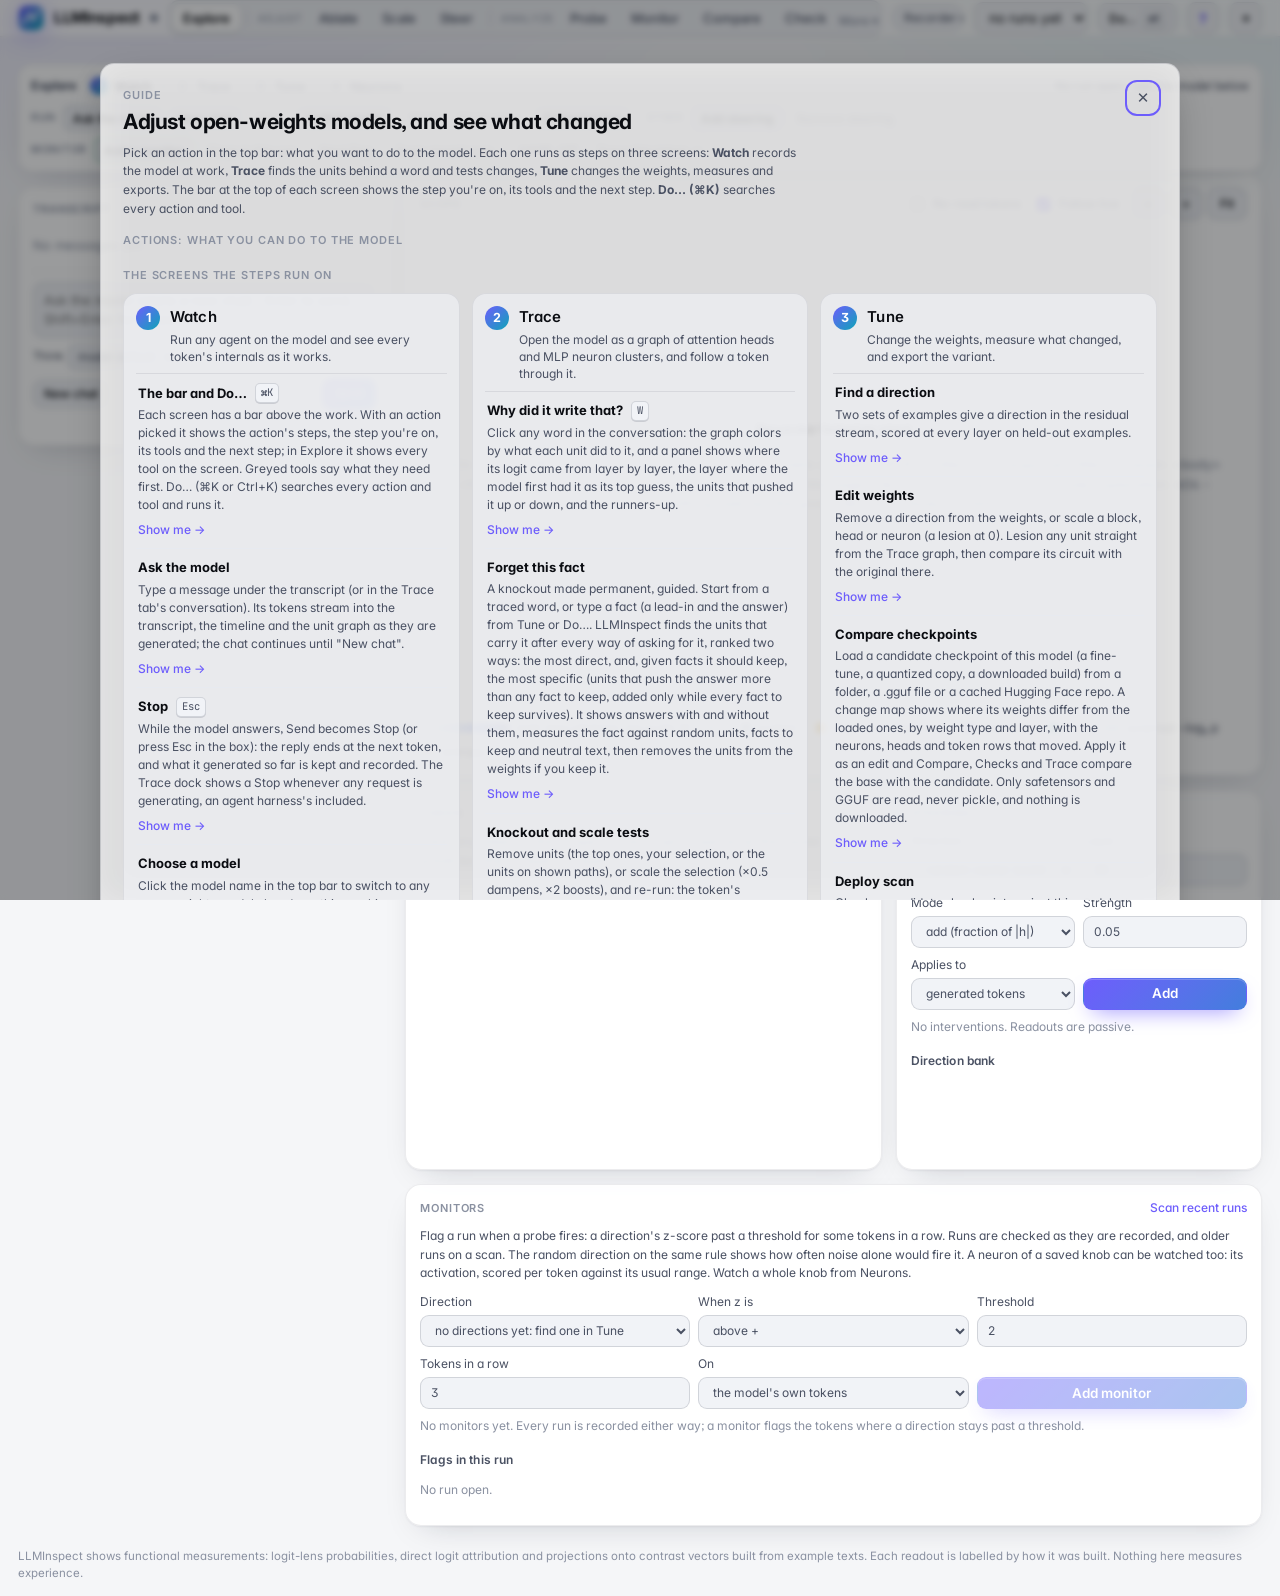
==== commit 3f840fa4: "Tune: a deploy scan panel, and serve the UI's scripts as JavaScript on Windows The panel sits under " ====
--- a/ui/index.html
+++ b/ui/index.html
@@ -405,6 +405,31 @@
       <div class="cp-body" id="cp-body"></div>
     </section>
 
+    <section class="panel wb-scan" id="sc-panel" aria-labelledby="h-scan">
+      <div class="panel-head"><h2 id="h-scan">Deploy scan</h2></div>
+      <p class="hint">Before deploying a checkpoint, check it against this model in one report: its files, its weight
+        diff, how its behavior drifted, whether it still refuses what the base refuses, which neurons the difference
+        runs through, and whether it learned secrets you planted. The report is evidence with its limits, never a verdict.</p>
+      <form class="sc-form" id="sc-form">
+        <label class="grow">Candidate
+          <input id="sc-spec" type="text" list="cp-models" spellcheck="false" autocomplete="off" autocapitalize="off"
+            placeholder="a folder, a .gguf file, ollama:tag or a cached Hugging Face repo id">
+        </label>
+        <label class="grow">Canaries <span class="dim">optional, one per line: secrets planted in the training data</span>
+          <textarea id="sc-canaries" rows="2" spellcheck="false" placeholder="The access code for the demo account is QX-2291-LM."></textarea>
+        </label>
+        <label class="grow">Manifest <span class="dim">optional: a path to sha256sum lines or JSON; one in the candidate's folder is found by itself</span>
+          <input id="sc-manifest" type="text" spellcheck="false" autocomplete="off" autocapitalize="off" placeholder="/path/to/SHA256SUMS">
+        </label>
+        <fieldset class="sc-sections-pick" id="sc-sections"><legend>Sections</legend></fieldset>
+        <button type="submit" class="primary" id="sc-start">Start scan</button>
+      </form>
+      <div class="wb-msg" id="sc-msg" role="status"></div>
+      <div class="sc-progress" id="sc-progress" hidden aria-live="polite"></div>
+      <div class="sc-report" id="sc-report" hidden></div>
+      <div class="sc-history nv-links" id="sc-history" hidden></div>
+    </section>
+
     <section class="panel wb-compare" aria-labelledby="h-compare">
       <div class="panel-head"><h2 id="h-compare">3 · Compare original and edited</h2></div>
       <div class="wb-replay" data-edits="replay"></div>
@@ -440,6 +465,33 @@
 
   <main class="neurons" id="view-neurons" hidden>
     <div class="act-bar" data-bar="neurons" aria-label="Actions in Neurons"></div>
+    <section class="nv-atlas" aria-labelledby="h-atlas">
+      <div class="at-head">
+        <div class="at-title"><h2 id="h-atlas">Every neuron</h2><p class="muted small" id="at-sub"></p></div>
+        <div class="seg" id="at-maps" aria-label="What the colour shows"></div>
+        <div class="seg" id="at-mode" aria-label="Draw single neurons or whole nodes">
+          <button type="button" data-mode="neurons" title="One cell per neuron">Neurons</button>
+          <button type="button" data-mode="nodes" title="One block per node: the neuron clusters Trace draws">Nodes</button>
+        </div>
+        <div class="seg" aria-label="Zoom">
+          <button type="button" id="at-zout" title="Smaller cells (Ctrl + wheel, or -)" aria-label="Zoom out">−</button>
+          <button type="button" id="at-zin" title="Larger cells (Ctrl + wheel, or +)" aria-label="Zoom in">+</button>
+        </div>
+        <form id="at-fform" class="nv-go at-read">
+          <input id="at-text" type="text" placeholder="Read a text: which neurons fire on it?" spellcheck="false" autocomplete="off" aria-label="Text to read">
+          <button type="submit" id="at-read">Read</button>
+        </form>
+      </div>
+      <div class="at-legend" id="at-legend"></div>
+      <div class="at-stage" id="at-stage">
+        <canvas id="at-canvas" aria-hidden="true"></canvas>
+        <div class="at-scroll" id="at-scroll" tabindex="0" role="img" aria-label="Every MLP neuron of the model, layer by layer. Scroll through the layers; click a neuron to open it or a node to see its neurons; plus and minus zoom."><div id="at-spacer"></div></div>
+        <div class="at-state" id="at-state" hidden></div>
+        <div class="at-tip" id="at-tip" hidden></div>
+        <aside class="at-node" id="at-node" hidden aria-label="The open node"></aside>
+      </div>
+      <div class="at-fires nv-links" id="at-fires"></div>
+    </section>
     <section class="panel nv-search" aria-labelledby="h-nsearch">
       <div class="panel-head">
         <h2 id="h-nsearch">Find neurons</h2>
@@ -546,8 +598,10 @@
   <script type="module" src="/ui/app.js"></script>
   <script type="module" src="/ui/monitors.js"></script>
   <script type="module" src="/ui/neurons.js"></script>
+  <script type="module" src="/ui/atlas.js"></script>
   <script type="module" src="/ui/workbench.js"></script>
   <script type="module" src="/ui/checkpoints.js"></script>
+  <script type="module" src="/ui/scan.js"></script>
   <script type="module" src="/ui/weights.js"></script>
   <script type="module" src="/ui/verbs.js"></script>
 </body>
--- a/ui/style.css
+++ b/ui/style.css
@@ -555,6 +555,56 @@
 .nv-col .t, .nv-toks { font: 11.5px var(--mono); color: var(--ink-2); white-space: pre-wrap; overflow-wrap: anywhere; }
 .nv-col mark { background: color-mix(in srgb, var(--accent) 30%, transparent); color: var(--ink); border-radius: 3px; padding: 0 1px; }
 
+/* the neuron atlas: every neuron at once, scrolled by layer (ui/atlas.js) */
+.nv-atlas { grid-column: 1 / -1; display: flex; flex-direction: column; gap: 8px; min-width: 0; }
+.at-head { display: flex; flex-wrap: wrap; align-items: center; gap: 10px 14px; }
+.at-title { margin-right: auto; min-width: 0; }
+.at-title h2 { margin: 0; font-size: 22px; font-weight: 600; letter-spacing: -0.01em; text-transform: none; color: var(--ink); }
+.at-title p { margin: 2px 0 0; }
+.at-head .seg button:disabled { opacity: 0.4; cursor: default; }
+.at-read input[type=text] { width: 260px; font-family: var(--sans); }
+.at-legend { display: flex; flex-wrap: wrap; align-items: center; gap: 4px 12px; min-height: 18px; }
+.at-bar { width: 160px; height: 8px; border-radius: 4px; box-shadow: 0 0 0 1px var(--border) inset; }
+.at-stage { position: relative; height: min(66vh, 720px); min-height: 320px; border-radius: 14px; overflow: hidden;
+  background: var(--surface); box-shadow: var(--shadow); }
+.at-stage canvas#at-canvas { position: absolute; left: 0; top: 0; pointer-events: none; }
+.at-scroll { position: absolute; inset: 0; overflow-y: auto; overflow-x: hidden; outline: none; scrollbar-width: thin; }
+.at-scroll:focus-visible { box-shadow: 0 0 0 2px var(--focus) inset; border-radius: 14px; }
+.at-state { position: absolute; left: 50%; top: 46%; transform: translate(-50%, -50%); padding: 8px 14px; border-radius: 10px;
+  background: var(--glass); backdrop-filter: blur(10px); font-size: 13px; color: var(--ink-2); pointer-events: none; max-width: 80%; text-align: center; }
+.at-state.error { color: var(--critical); pointer-events: auto; }
+.at-state[hidden], .at-tip[hidden], .at-node[hidden] { display: none; }
+.at-tip { position: absolute; z-index: 3; pointer-events: none; display: flex; flex-direction: column; gap: 1px; padding: 6px 9px; border-radius: 8px;
+  background: var(--glass); backdrop-filter: blur(12px); box-shadow: var(--shadow); font: 11.5px var(--mono); color: var(--ink-2); white-space: nowrap; }
+.at-tip b { color: var(--ink); font-weight: 600; }
+.at-node { position: absolute; z-index: 2; top: 12px; right: 18px; bottom: 12px; width: min(300px, 46%); overflow-y: auto; padding: 12px 14px;
+  display: flex; flex-direction: column; gap: 8px; border-radius: 12px; background: var(--glass); backdrop-filter: blur(14px); box-shadow: var(--shadow);
+  animation: at-in 220ms ease-out; }
+.at-node.left { right: auto; left: 70px; }
+@keyframes at-in { from { opacity: 0; transform: translateX(10px); } to { opacity: 1; transform: none; } }
+@media (prefers-reduced-motion: reduce) { .at-node { animation: none; } }
+.at-node header { display: flex; justify-content: space-between; gap: 8px; align-items: start; }
+.at-node h3 { margin: 2px 0 1px; font: 600 17px var(--mono); color: var(--ink); }
+.at-zoom { display: block; align-self: flex-start; cursor: pointer; border-radius: 4px; }
+.at-sub { font-size: 11px; color: var(--muted); margin-top: 2px; }
+.at-sub .dim { color: var(--muted); opacity: 0.8; }
+.at-node .nv-link.on { border-color: var(--select-ring); color: var(--ink); box-shadow: 0 0 0 2px var(--select-halo); }
+.at-sel { display: flex; flex-direction: column; gap: 6px; padding-top: 8px; border-top: 1px solid var(--grid); }
+.at-lk { display: flex; flex-wrap: wrap; gap: 4px; align-items: center; }
+.at-lk-h { font-size: 11px; color: var(--c); width: 52px; font-weight: 600; }
+.at-acts { display: flex; flex-wrap: wrap; gap: 8px; align-items: center; }
+.at-try { display: flex; flex-direction: column; gap: 6px; }
+.at-try div { display: grid; grid-template-columns: 26px 1fr; gap: 6px; font-size: 12px; }
+.at-try b { font: 600 12px var(--mono); color: var(--ink-2); }
+.at-try p { margin: 0; line-height: 1.45; white-space: pre-wrap; color: var(--ink); }
+.at-fires { align-items: center; min-height: 0; }
+.at-fires .at-sub { margin: 0 6px 0 0; }
+@media (max-width: 700px) {
+  .at-read input[type=text] { width: 100%; }
+  .at-read { flex: 1 1 100%; }
+  .at-node, .at-node.left { left: 10px; right: 10px; width: auto; top: auto; max-height: 56%; }
+}
+
 /* knobs: saved sets of neurons with doses (ui/neurons.js) */
 .nv-knobs { grid-column: 1 / -1; }
 .nv-save { display: flex; flex-wrap: wrap; align-items: end; gap: 8px 10px; margin: 8px 0 4px; padding: 10px; border: 1px dashed var(--border-strong); border-radius: 10px; }
@@ -656,6 +706,54 @@
 
 /* ---- compare checkpoints (ui/checkpoints.js): one change map, then the numbers behind it ---- */
 .wb-checkpoint { grid-column: 1 / -1; }
+/* the deploy scan (ui/scan.js) */
+.wb-scan { grid-column: 1 / -1; }
+.sc-form { display: flex; flex-wrap: wrap; gap: 10px 14px; align-items: end; }
+.sc-form label { display: flex; flex-direction: column; gap: 4px; font-size: 12px; color: var(--ink-2); }
+.sc-form label.grow { flex: 1 1 300px; }
+.sc-form label .dim { color: var(--muted); }
+.sc-form textarea { resize: vertical; }
+.sc-form input[type=text], .sc-form button { min-height: 34px; }
+.sc-sections-pick { display: flex; flex-wrap: wrap; gap: 4px 12px; border: 0; margin: 0; padding: 0; font-size: 12.5px; }
+.sc-sections-pick legend { font-size: 12px; color: var(--ink-2); padding: 0; margin-bottom: 4px; }
+.sc-sections-pick label { flex-direction: row; align-items: center; gap: 5px; color: var(--ink); }
+.sc-progress { display: flex; flex-wrap: wrap; align-items: center; gap: 6px 14px; margin-top: 10px; }
+.sc-progress[hidden], .sc-report[hidden], .sc-history[hidden] { display: none; }
+.sc-bar { flex: 1 1 100%; height: 6px; border-radius: 3px; background: var(--grid); overflow: hidden; }
+.sc-bar i { display: block; height: 100%; background: linear-gradient(90deg, var(--accent), var(--accent-2)); transition: width 400ms ease; }
+@media (prefers-reduced-motion: reduce) { .sc-bar i { transition: none; } }
+.sc-report { margin-top: 14px; display: flex; flex-direction: column; gap: 12px; }
+.sc-head { display: flex; flex-wrap: wrap; justify-content: space-between; align-items: end; gap: 10px 20px; }
+.sc-head h3 { margin: 2px 0 0; font-size: 20px; font-weight: 600; color: var(--ink); }
+.sc-head h3 .dim { font-size: 13px; font-weight: 400; color: var(--muted); }
+.sc-counts { display: flex; gap: 16px; font-size: 12px; color: var(--ink-2); }
+.sc-count b { display: block; font: 600 26px var(--mono); line-height: 1.1; }
+.sc-count.high b { color: var(--critical); }
+.sc-count.medium b { color: var(--warning); }
+.sc-count.note b { color: var(--muted); }
+.sc-signals { list-style: none; margin: 0; padding: 0; display: flex; flex-direction: column; gap: 4px; }
+.sc-signals li { display: grid; grid-template-columns: 96px 1fr auto; gap: 10px; align-items: baseline; padding: 7px 10px;
+  border-radius: 8px; font-size: 13px; line-height: 1.45; color: var(--ink); background: color-mix(in srgb, var(--raised) 60%, transparent);
+  border-left: 3px solid var(--muted); }
+.sc-signals li.high { border-left-color: var(--critical); background: color-mix(in srgb, var(--critical) 8%, transparent); }
+.sc-signals li.medium { border-left-color: var(--warning); }
+.sc-signals .lvl { font-size: 11px; font-weight: 600; text-transform: uppercase; letter-spacing: 0.06em; color: var(--ink-2); }
+.sc-signals .sec { font: 11px var(--mono); color: var(--muted); }
+.sc-quiet { margin: 0; font-size: 13px; color: var(--ink-2); }
+.sc-sections { width: 100%; border-collapse: collapse; font-size: 12.5px; }
+.sc-sections th { text-align: left; font-weight: 500; color: var(--ink-2); padding: 5px 12px 5px 0; width: 110px; text-transform: capitalize; }
+.sc-sections td { padding: 5px 12px 5px 0; border-top: 1px solid var(--grid); }
+.sc-sections th { border-top: 1px solid var(--grid); }
+.sc-sections td.v { font-family: var(--mono); color: var(--ink); white-space: nowrap; }
+.sc-links { display: flex; flex-wrap: wrap; align-items: center; gap: 8px 14px; }
+.sc-history { align-items: center; margin-top: 12px; }
+.sc-history .nv-link.on { border-color: var(--select-ring); box-shadow: 0 0 0 2px var(--select-halo); }
+@media (max-width: 700px) {
+  .sc-signals li { grid-template-columns: 1fr; gap: 2px; }
+  .sc-sections tr { display: grid; grid-template-columns: auto 1fr; gap: 0 12px; padding: 6px 0; border-top: 1px solid var(--grid); }
+  .sc-sections th, .sc-sections td { border-top: 0; padding: 0; width: auto; }
+  .sc-sections td.muted { grid-column: 1 / -1; }
+}
 .cp-form label { flex: 1 1 340px; }
 .cp-form input[type="text"], .cp-form button { min-height: 34px; }
 .cp-body { display: flex; flex-direction: column; gap: 18px; }
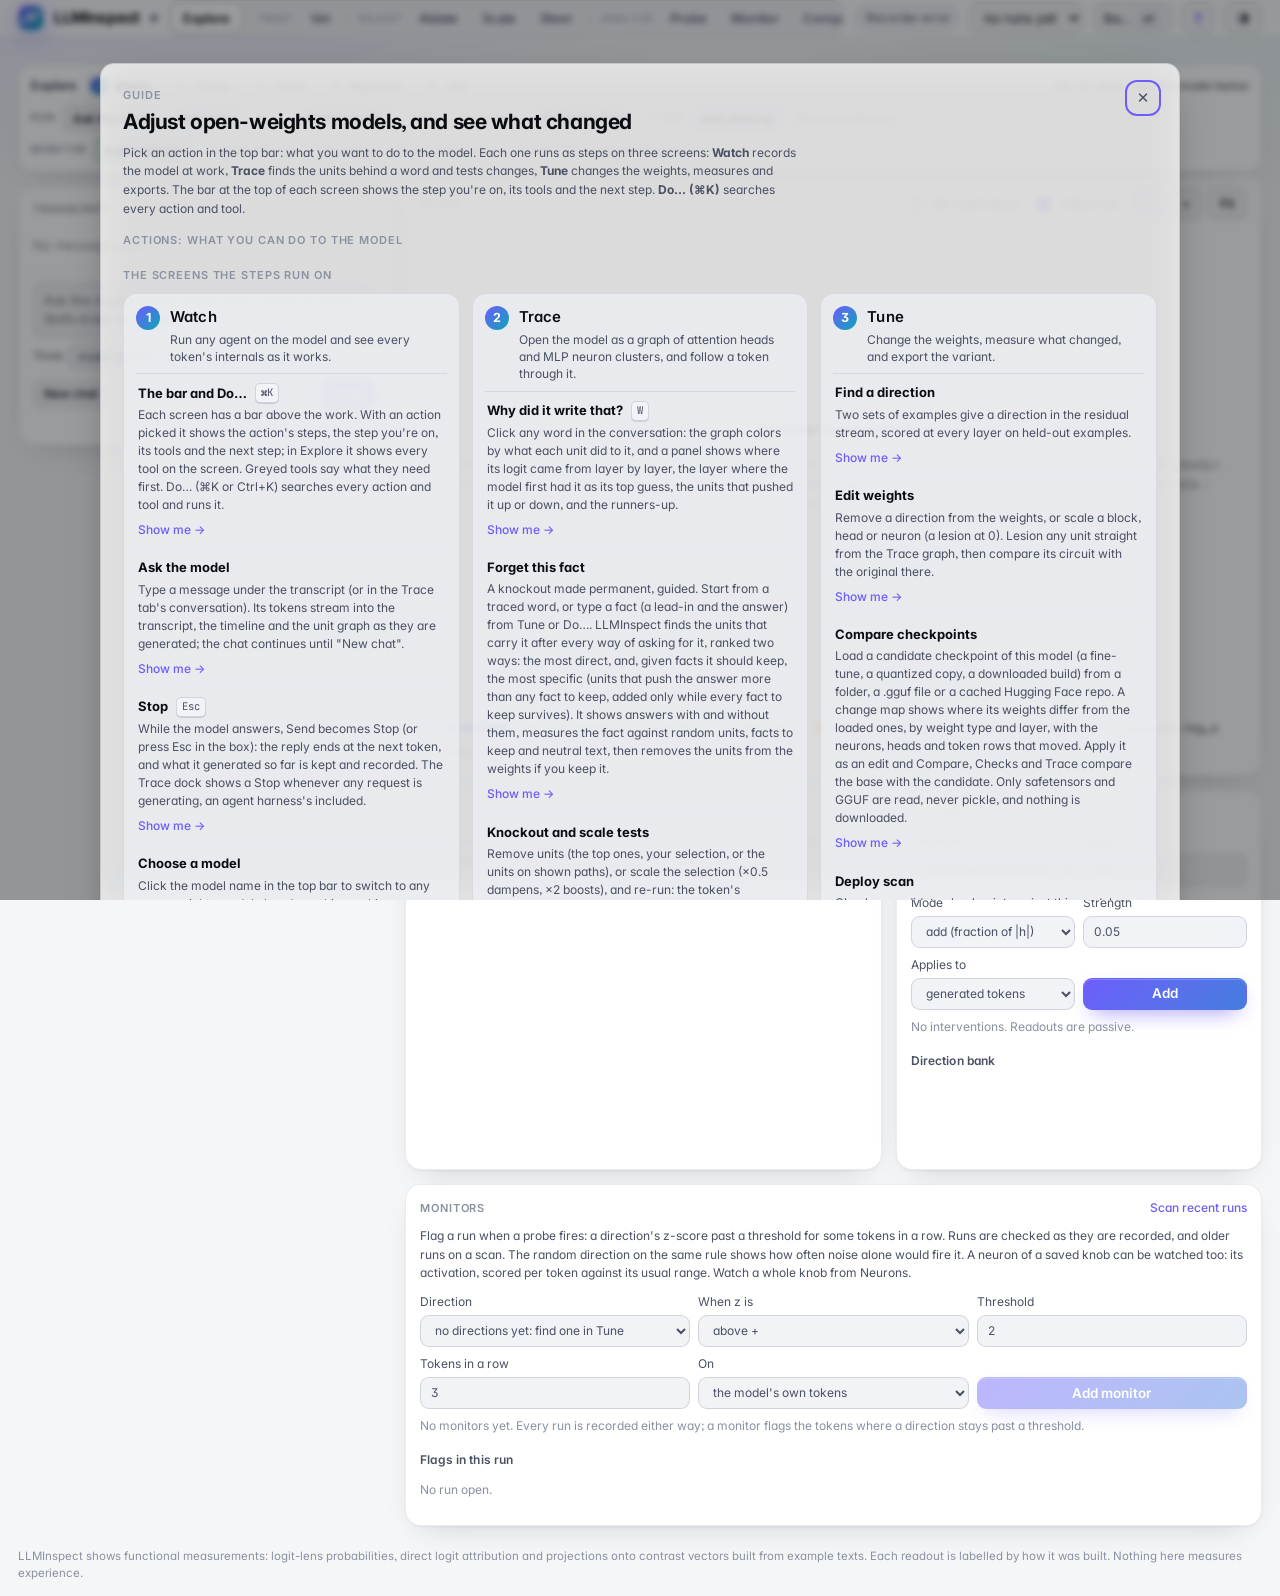
==== commit 87f5a255: "Vet: check models from the UI, starting from a shelf of every model A Vet screen (and a Vet action, " ====
--- a/ui/index.html
+++ b/ui/index.html
@@ -548,6 +548,46 @@
     </section>
   </main>
 
+  <main class="vet" id="view-vet" hidden>
+    <div class="act-bar" data-bar="vet" aria-label="Actions in Vet"></div>
+    <section class="vt-shelf" aria-labelledby="h-vet">
+      <header class="vt-head">
+        <h1 id="h-vet">Every model on this machine</h1>
+        <p class="vt-sub" id="vt-sub"></p>
+        <ul class="vt-legend" aria-label="What a cell's color means">
+          <li><i class="vt-key high"></i>look first</li><li><i class="vt-key medium"></i>worth a look</li>
+          <li><i class="vt-key clear"></i>nothing found</li><li><i class="vt-key none"></i>not checked</li>
+          <li><i class="vt-key none base"></i>the loaded model</li>
+        </ul>
+      </header>
+      <div class="vt-cells" id="vt-cells" role="listbox" aria-label="Models, sized by disk use and colored by their latest check"></div>
+      <p class="vt-read" id="vt-read" aria-live="polite"></p>
+    </section>
+    <form class="vt-form" id="vt-form">
+      <label class="vt-path">Model folder
+        <input id="vt-path" type="text" list="vt-models" spellcheck="false" autocomplete="off" autocapitalize="off"
+          placeholder="pick on the shelf, or paste a folder">
+        <datalist id="vt-models"></datalist>
+      </label>
+      <label>Compare with
+        <select id="vt-base">
+          <option value="loaded" id="vt-base-loaded">the loaded model</option>
+          <option value="auto">the closest local model</option>
+        </select>
+      </label>
+      <label class="vt-deep" title="What changed inside the weights: triggers, refusals, behavior. Runs on the loaded model.">
+        <input type="checkbox" id="vt-deep"> Weights too <span class="dim" id="vt-deep-why"></span>
+      </label>
+      <button type="submit" class="primary" id="vt-go">Check</button>
+    </form>
+    <div class="wb-msg" id="vt-msg" role="status"></div>
+    <div class="vt-progress" id="vt-progress" hidden aria-live="polite"></div>
+    <section class="vt-report" aria-label="Check report">
+      <a class="link vt-open" id="vt-open" target="_blank" rel="noopener" hidden>Open as a page ↗</a>
+      <iframe id="vt-frame" title="Model check report" hidden></iframe>
+    </section>
+  </main>
+
   <div class="model-picker glass" id="model-picker" hidden role="dialog" aria-labelledby="mp-title">
     <header class="drawer-head">
       <span class="eyebrow" id="mp-title">Models on this machine</span>
@@ -602,6 +642,7 @@
   <script type="module" src="/ui/workbench.js"></script>
   <script type="module" src="/ui/checkpoints.js"></script>
   <script type="module" src="/ui/scan.js"></script>
+  <script type="module" src="/ui/vet.js"></script>
   <script type="module" src="/ui/weights.js"></script>
   <script type="module" src="/ui/verbs.js"></script>
 </body>
--- a/ui/style.css
+++ b/ui/style.css
@@ -278,7 +278,7 @@
 @keyframes pulse { 0% { box-shadow: 0 0 0 0 color-mix(in srgb, var(--good) 55%, transparent); } 70% { box-shadow: 0 0 0 7px transparent; } 100% { box-shadow: 0 0 0 0 transparent; } }
 @media (prefers-reduced-motion: reduce) { .live-dot.on, .live-pill .dot { animation: none !important; } }
 /* the action picker (ui/verbs.js): what to do to the model, grouped */
-.verbs { flex: none; display: flex; align-items: center; gap: 2px; padding: 3px; border: 1px solid var(--border); border-radius: 11px; background: var(--raised);
+.verbs { flex: 0 1 auto; display: flex; align-items: center; gap: 2px; padding: 3px; border: 1px solid var(--border); border-radius: 11px; background: var(--raised);
   min-width: 0; overflow-x: auto; scrollbar-width: none; }
 .verbs::-webkit-scrollbar { display: none; }
 .verb { border: none; background: none; padding: 4px 11px; border-radius: 8px; cursor: pointer; color: var(--ink-2); white-space: nowrap;
@@ -1410,3 +1410,48 @@
   color: #fff; background: linear-gradient(135deg, var(--accent), color-mix(in srgb, var(--accent) 70%, var(--accent-2))); white-space: nowrap; }
 .act-bar button.ab-next:hover { filter: brightness(1.08); }
 @media (max-width: 1300px) { .ab-step .ab-where { display: none; } }
+
+/* ---- Vet: the shelf of every model on this machine, and the check of one (ui/vet.js) ---------------------- */
+.vet { flex: 1; display: flex; flex-direction: column; gap: 18px; padding: 14px 18px 48px; max-width: 1280px; width: 100%; margin: 0 auto; }
+.vt-head h1 { font: 600 clamp(24px, 3.2vw, 38px)/1.1 var(--sans); letter-spacing: -0.025em; margin: 18px 0 6px; color: var(--ink); }
+.vt-sub { margin: 0; font: 13px var(--mono); color: var(--ink-2); font-variant-numeric: tabular-nums; }
+.vt-sub .hi { color: var(--critical); font-weight: 600; }
+.vt-legend { display: flex; flex-wrap: wrap; gap: 16px; list-style: none; padding: 0; margin: 14px 0 0; font: 11px var(--mono);
+  letter-spacing: 0.06em; text-transform: uppercase; color: var(--muted); }
+.vt-legend li { display: inline-flex; align-items: center; gap: 7px; }
+.vt-key { display: inline-block; width: 14px; height: 10px; border-radius: 3px; }
+.vt-cells { display: flex; flex-wrap: wrap; gap: 6px; margin-top: 22px; min-height: 120px; align-content: flex-start; }
+.vt-cell { width: var(--w); height: 34px; padding: 0; border-radius: 7px; cursor: pointer; border: 1px solid var(--border-strong);
+  background: color-mix(in srgb, var(--ink-2) 6%, transparent); transition: transform 0.18s ease, box-shadow 0.25s ease, opacity 0.2s ease; }
+.vt-cell:hover { transform: translateY(-2px); border-color: var(--ink-2); }
+.vt-cell:focus-visible { outline: 2px solid var(--focus); outline-offset: 2px; }
+.vt-cell.clear, .vt-key.clear { background: color-mix(in srgb, var(--ink-2) 34%, transparent); border-color: transparent; }
+.vt-cell.medium, .vt-key.medium { background: var(--warning); border-color: transparent; }
+.vt-cell.high, .vt-key.high { background: var(--critical); border-color: transparent; box-shadow: 0 0 18px -2px var(--critical); }
+.vt-key.none { border: 1px solid var(--border-strong); }
+.vt-cell.base, .vt-key.base { box-shadow: inset 0 0 0 2px var(--accent); }
+.vt-cell.high.base { box-shadow: inset 0 0 0 2px var(--accent), 0 0 18px -2px var(--critical); }
+.vt-cell.on { outline: 2px solid var(--accent); outline-offset: 3px; box-shadow: 0 0 24px -4px var(--accent); transform: translateY(-2px); }
+.vt-read { display: flex; flex-wrap: wrap; align-items: baseline; gap: 6px 16px; margin: 18px 0 0; min-height: 22px; font-size: 14px; }
+.vt-read b { font-size: 16px; color: var(--ink); }
+.vt-read span { font: 12.5px var(--mono); color: var(--ink-2); }
+.vt-read .vt-last { font: 14px var(--sans); color: var(--ink); }
+.vt-read .vt-last.high::before, .vt-read .vt-last.medium::before { content: ""; display: inline-block; width: 8px; height: 8px;
+  border-radius: 50%; margin-right: 8px; vertical-align: 1px; background: var(--critical); }
+.vt-read .vt-last.medium::before { background: var(--warning); }
+.vt-calm { color: var(--muted); font-size: 13px; }
+.vt-form { display: flex; flex-wrap: wrap; align-items: flex-end; gap: 12px 18px; padding-top: 18px; border-top: 1px solid var(--border); }
+.vt-form label { display: flex; flex-direction: column; gap: 5px; font-size: 12px; color: var(--ink-2); }
+.vt-form .vt-path { flex: 1 1 380px; }
+.vt-form .vt-path input { font-family: var(--mono); font-size: 12.5px; }
+.vt-form .vt-deep { flex-direction: row; align-items: center; gap: 8px; padding-bottom: 8px; }
+.vt-form .vt-deep .dim { color: var(--muted); }
+.vt-progress { display: flex; align-items: center; gap: 10px; font: 12.5px var(--mono); color: var(--ink-2); }
+.vt-pulse { width: 9px; height: 9px; border-radius: 50%; background: var(--accent); box-shadow: 0 0 0 0 var(--accent);
+  animation: vt-pulse 1.2s ease-out infinite; }
+@keyframes vt-pulse { to { box-shadow: 0 0 0 10px transparent; } }
+.vt-report { position: relative; }
+.vt-open { position: absolute; right: 0; top: -4px; font-size: 12px; }
+.vt-report iframe { width: 100%; min-height: 240px; border: 0; background: transparent; display: block; }
+@media (prefers-reduced-motion: reduce) { .vt-cell, .vt-pulse { transition: none; animation: none; } .vt-cell:hover, .vt-cell.on { transform: none; } }
+@media (max-width: 640px) { .vet { padding: 10px 16px 40px; } .vt-cell { height: 26px; } }
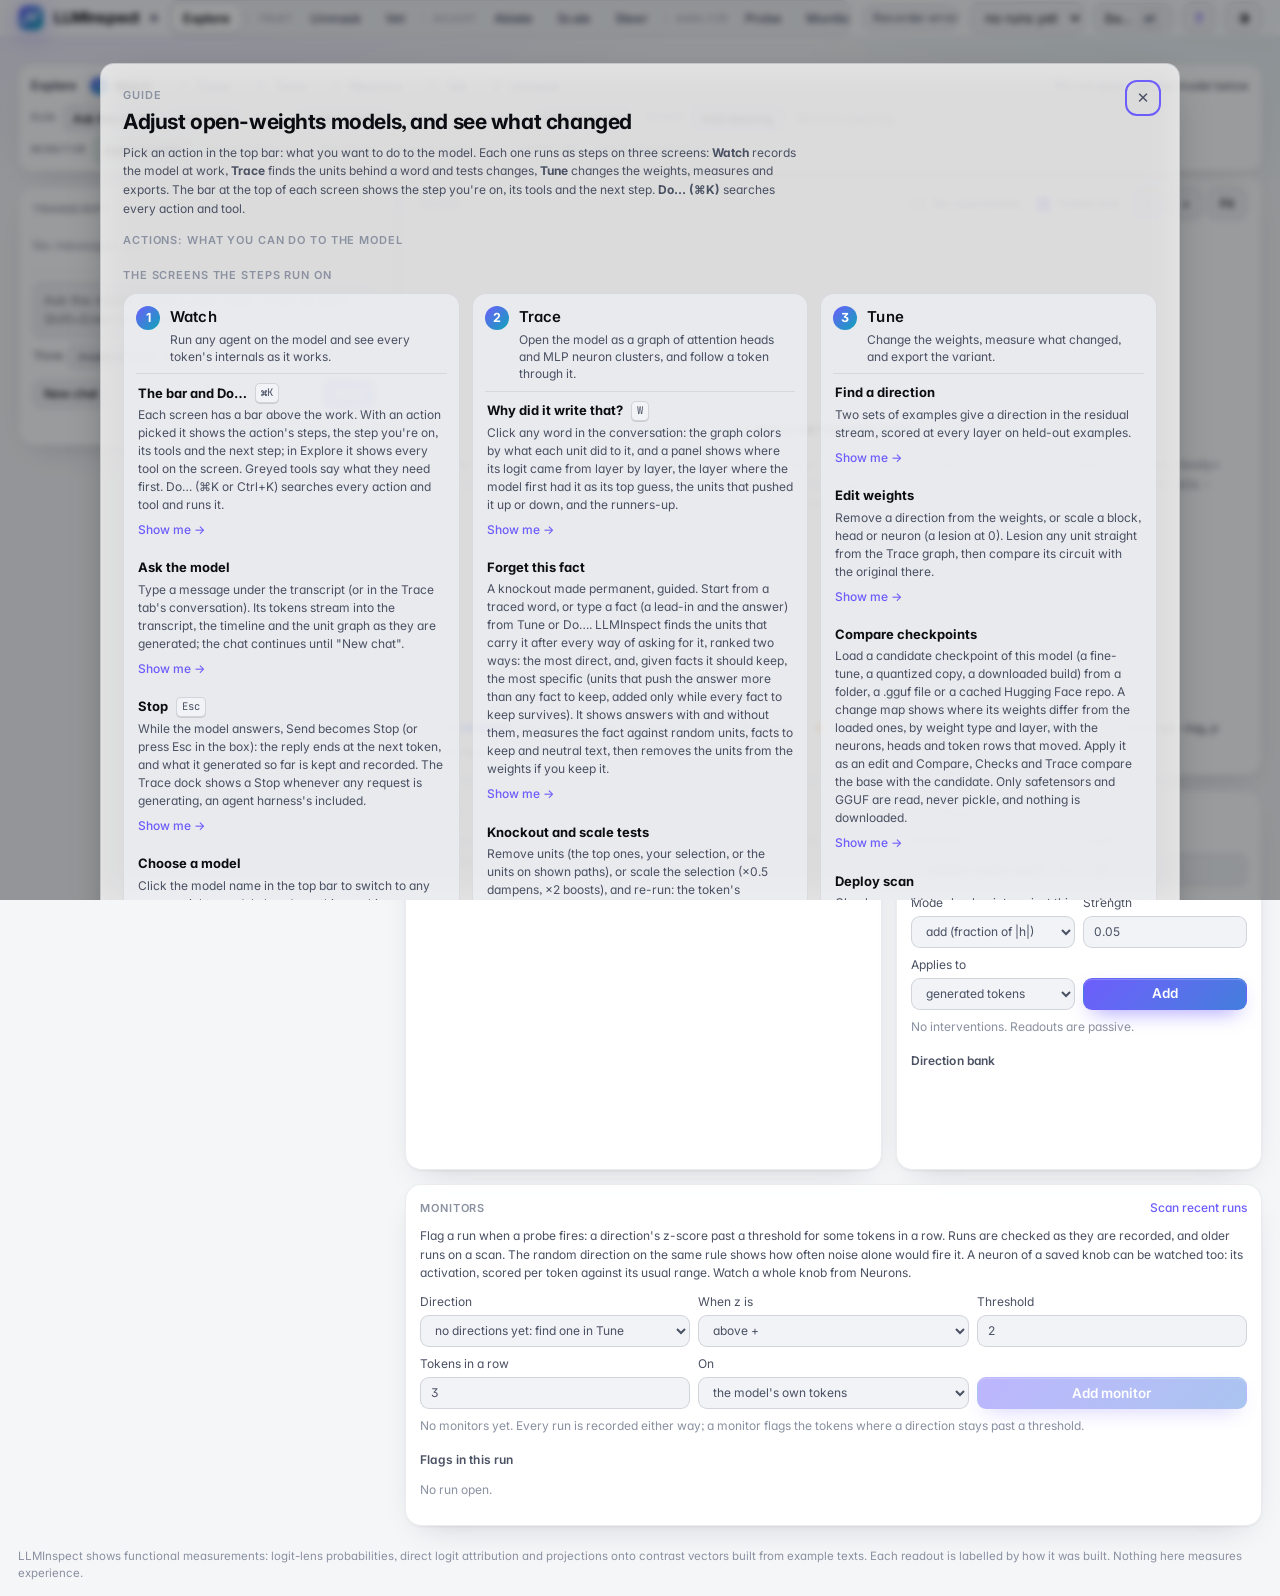
==== commit ea25c8fe: "Unmask screen: a shareable card of a model's lineage and edit A new Unmask action and screen draws h" ====
--- a/ui/index.html
+++ b/ui/index.html
@@ -548,44 +548,62 @@
     </section>
   </main>
 
-  <main class="vet" id="view-vet" hidden>
-    <div class="act-bar" data-bar="vet" aria-label="Actions in Vet"></div>
-    <section class="vt-shelf" aria-labelledby="h-vet">
-      <header class="vt-head">
-        <h1 id="h-vet">Every model on this machine</h1>
-        <p class="vt-sub" id="vt-sub"></p>
-        <ul class="vt-legend" aria-label="What a cell's color means">
-          <li><i class="vt-key high"></i>look first</li><li><i class="vt-key medium"></i>worth a look</li>
-          <li><i class="vt-key clear"></i>nothing found</li><li><i class="vt-key none"></i>not checked</li>
-          <li><i class="vt-key none base"></i>the loaded model</li>
-        </ul>
-      </header>
-      <div class="vt-cells" id="vt-cells" role="listbox" aria-label="Models, sized by disk use and colored by their latest check"></div>
-      <p class="vt-read" id="vt-read" aria-live="polite"></p>
-    </section>
-    <form class="vt-form" id="vt-form">
-      <label class="vt-path">Model folder
-        <input id="vt-path" type="text" list="vt-models" spellcheck="false" autocomplete="off" autocapitalize="off"
-          placeholder="pick on the shelf, or paste a folder">
-        <datalist id="vt-models"></datalist>
-      </label>
-      <label>Compare with
-        <select id="vt-base">
-          <option value="loaded" id="vt-base-loaded">the loaded model</option>
-          <option value="auto">the closest local model</option>
-        </select>
-      </label>
-      <label class="vt-deep" title="What changed inside the weights: triggers, refusals, behavior. Runs on the loaded model.">
-        <input type="checkbox" id="vt-deep"> Weights too <span class="dim" id="vt-deep-why"></span>
-      </label>
-      <button type="submit" class="primary" id="vt-go">Check</button>
-    </form>
-    <div class="wb-msg" id="vt-msg" role="status"></div>
-    <div class="vt-progress" id="vt-progress" hidden aria-live="polite"></div>
-    <section class="vt-report" aria-label="Check report">
-      <a class="link vt-open" id="vt-open" target="_blank" rel="noopener" hidden>Open as a page ↗</a>
-      <iframe id="vt-frame" title="Model check report" hidden></iframe>
-    </section>
+  <main class="gv vet" id="view-vet" hidden>
+    <div class="gv-main">
+    <div class="act-bar glass" data-bar="vet" aria-label="Actions in Vet"></div>
+    <div class="gv-stage" id="vt-stage">
+      <canvas id="vt-canvas" class="gv-canvas" aria-label="The checked model's layers left to right, attention above the residual stream and MLP below, each lit by how far it moved from its base. Scroll to zoom, drag to pan."></canvas>
+      <div class="gv-tip tooltip" id="vt-tip" hidden></div>
+
+      <form class="gv-bar glass vt-pick" id="vt-form" role="toolbar" aria-label="Model to check">
+        <select id="vt-model" class="vt-model" aria-label="Model to check"></select>
+        <button type="submit" class="tbtn" id="vt-go" title="Check its files, origin and edits. Nothing is loaded.">Check</button>
+        <span class="vt-progress" id="vt-progress" hidden aria-live="polite"></span>
+      </form>
+
+      <div class="gv-zoom glass" role="group" aria-label="Zoom">
+        <button type="button" class="tbtn icon" id="vt-zoom-out" aria-label="Zoom out">−</button>
+        <span class="zoom-label" id="vt-zoom">100%</span>
+        <button type="button" class="tbtn icon" id="vt-zoom-in" aria-label="Zoom in">+</button>
+        <span class="sep" aria-hidden="true"></span>
+        <button type="button" class="tbtn" id="vt-fit" title="Fit the whole model">Fit</button>
+      </div>
+
+      <div class="gv-overlay" id="vt-empty" hidden></div>
+      <div class="gv-legend glass" id="vt-legend"></div>
+      <canvas class="gv-minimap glass" id="vt-minimap" aria-label="Minimap; click or drag to move the view"></canvas>
+
+      <aside class="gv-drawer vt-drawer glass" id="vt-drawer" aria-labelledby="vt-where">
+        <header class="drawer-head">
+          <span class="eyebrow" id="vt-where">Vet</span>
+          <a class="link vt-page" id="vt-page" target="_blank" rel="noopener" hidden>Full report ↗</a>
+        </header>
+        <div class="drawer-body" id="vt-body"></div>
+      </aside>
+    </div>
+    </div>
+  </main>
+
+  <main class="gv unmask" id="view-unmask" hidden>
+    <div class="gv-main">
+    <div class="act-bar glass" data-bar="unmask" aria-label="Actions in Unmask"></div>
+    <div class="um-stage">
+      <div class="um-wrap">
+        <form class="um-form" id="um-form" role="search" aria-label="Model to unmask">
+          <input id="um-input" class="um-input" placeholder="org/model on the Hugging Face Hub, or a folder" autocomplete="off" spellcheck="false" aria-label="Model id or folder">
+          <button type="submit" class="um-go" id="um-go">Unmask</button>
+        </form>
+        <div class="um-recent" id="um-recent" aria-label="Read before"></div>
+        <canvas id="um-card" class="um-card" width="2400" height="1260" role="img" aria-label="Unmask card"></canvas>
+        <div class="um-share" id="um-share" hidden>
+          <button type="button" class="tbtn" id="um-save">Save image</button>
+          <button type="button" class="tbtn" id="um-copy">Copy summary</button>
+          <span class="um-note">Read by byte range: weights are fingerprinted and a few rows compared with the parent. Behavior isn't run.</span>
+        </div>
+        <div class="um-details" id="um-details" aria-live="polite"></div>
+      </div>
+    </div>
+    </div>
   </main>
 
   <div class="model-picker glass" id="model-picker" hidden role="dialog" aria-labelledby="mp-title">
@@ -643,6 +661,7 @@
   <script type="module" src="/ui/checkpoints.js"></script>
   <script type="module" src="/ui/scan.js"></script>
   <script type="module" src="/ui/vet.js"></script>
+  <script type="module" src="/ui/unmask.js"></script>
   <script type="module" src="/ui/weights.js"></script>
   <script type="module" src="/ui/verbs.js"></script>
 </body>
--- a/ui/style.css
+++ b/ui/style.css
@@ -1412,46 +1412,112 @@
 @media (max-width: 1300px) { .ab-step .ab-where { display: none; } }
 
 /* ---- Vet: the shelf of every model on this machine, and the check of one (ui/vet.js) ---------------------- */
-.vet { flex: 1; display: flex; flex-direction: column; gap: 18px; padding: 14px 18px 48px; max-width: 1280px; width: 100%; margin: 0 auto; }
-.vt-head h1 { font: 600 clamp(24px, 3.2vw, 38px)/1.1 var(--sans); letter-spacing: -0.025em; margin: 18px 0 6px; color: var(--ink); }
-.vt-sub { margin: 0; font: 13px var(--mono); color: var(--ink-2); font-variant-numeric: tabular-nums; }
-.vt-sub .hi { color: var(--critical); font-weight: 600; }
-.vt-legend { display: flex; flex-wrap: wrap; gap: 16px; list-style: none; padding: 0; margin: 14px 0 0; font: 11px var(--mono);
-  letter-spacing: 0.06em; text-transform: uppercase; color: var(--muted); }
-.vt-legend li { display: inline-flex; align-items: center; gap: 7px; }
-.vt-key { display: inline-block; width: 14px; height: 10px; border-radius: 3px; }
-.vt-cells { display: flex; flex-wrap: wrap; gap: 6px; margin-top: 22px; min-height: 120px; align-content: flex-start; }
-.vt-cell { width: var(--w); height: 34px; padding: 0; border-radius: 7px; cursor: pointer; border: 1px solid var(--border-strong);
-  background: color-mix(in srgb, var(--ink-2) 6%, transparent); transition: transform 0.18s ease, box-shadow 0.25s ease, opacity 0.2s ease; }
-.vt-cell:hover { transform: translateY(-2px); border-color: var(--ink-2); }
-.vt-cell:focus-visible { outline: 2px solid var(--focus); outline-offset: 2px; }
-.vt-cell.clear, .vt-key.clear { background: color-mix(in srgb, var(--ink-2) 34%, transparent); border-color: transparent; }
-.vt-cell.medium, .vt-key.medium { background: var(--warning); border-color: transparent; }
-.vt-cell.high, .vt-key.high { background: var(--critical); border-color: transparent; box-shadow: 0 0 18px -2px var(--critical); }
-.vt-key.none { border: 1px solid var(--border-strong); }
-.vt-cell.base, .vt-key.base { box-shadow: inset 0 0 0 2px var(--accent); }
-.vt-cell.high.base { box-shadow: inset 0 0 0 2px var(--accent), 0 0 18px -2px var(--critical); }
-.vt-cell.on { outline: 2px solid var(--accent); outline-offset: 3px; box-shadow: 0 0 24px -4px var(--accent); transform: translateY(-2px); }
-.vt-read { display: flex; flex-wrap: wrap; align-items: baseline; gap: 6px 16px; margin: 18px 0 0; min-height: 22px; font-size: 14px; }
-.vt-read b { font-size: 16px; color: var(--ink); }
-.vt-read span { font: 12.5px var(--mono); color: var(--ink-2); }
-.vt-read .vt-last { font: 14px var(--sans); color: var(--ink); }
-.vt-read .vt-last.high::before, .vt-read .vt-last.medium::before { content: ""; display: inline-block; width: 8px; height: 8px;
-  border-radius: 50%; margin-right: 8px; vertical-align: 1px; background: var(--critical); }
-.vt-read .vt-last.medium::before { background: var(--warning); }
+.gv-canvas, #gv-canvas { position: absolute; inset: 0; width: 100%; height: 100%; display: block; cursor: grab; touch-action: none; }
+#vt-stage .gv-zoom, #vt-stage .gv-minimap { right: 452px; }
+.vt-pick { gap: 4px; }
+.vt-model { font: 500 12.5px var(--sans); max-width: 300px; min-height: 28px; padding: 3px 8px; border-radius: 8px;
+  border: 1px solid var(--border); background: color-mix(in srgb, var(--raised) 60%, transparent); color: var(--ink); }
+.vt-pick .tbtn#vt-go { color: var(--accent); }
+.vt-progress { display: inline-flex; align-items: center; gap: 8px; font: 12px var(--mono); color: var(--ink-2); padding: 0 6px; max-width: 320px;
+  overflow: hidden; text-overflow: ellipsis; white-space: nowrap; }
+.vt-pulse { width: 8px; height: 8px; flex: none; border-radius: 50%; background: var(--accent); box-shadow: 0 0 0 0 var(--accent); animation: vt-pulse 1.2s ease-out infinite; }
+@keyframes vt-pulse { to { box-shadow: 0 0 0 9px transparent; } }
+.vt-page { font-size: 12px; }
+.vt-headline { font: 600 18px/1.3 var(--sans); letter-spacing: -0.01em; color: var(--ink); margin: 2px 0 4px; }
+.vt-meta { font: 11.5px var(--mono); color: var(--muted); margin: 0 0 12px; }
+.vt-acts { list-style: none; margin: 0 -8px 14px; padding: 0; }
+.vt-act { display: grid; grid-template-columns: 20px 1fr; gap: 1px 8px; width: 100%; text-align: left; padding: 8px; border: 0; border-radius: 10px;
+  background: none; color: var(--ink-2); cursor: pointer; font: inherit; transition: background 0.15s; }
+.vt-act:hover { background: color-mix(in srgb, var(--ink) 5%, transparent); }
+.vt-act.on { background: var(--accent-soft); color: var(--ink); }
+.vt-act:focus-visible { outline: 2px solid var(--focus); outline-offset: 1px; }
+.vt-act .n { grid-row: span 2; width: 20px; height: 20px; border-radius: 50%; display: grid; place-items: center; font: 600 11px var(--sans);
+  background: color-mix(in srgb, var(--ink) 8%, transparent); color: var(--ink-2); }
+.vt-act.on .n { background: var(--accent); color: var(--surface); }
+.vt-act .lbl { font: 600 13px var(--sans); color: var(--ink); }
+.vt-act .ans { display: flex; gap: 7px; align-items: baseline; font-size: 12.5px; line-height: 1.4; }
+.vt-act .ans i { flex: none; width: 7px; height: 7px; border-radius: 50%; background: var(--muted); transform: translateY(-1px); }
+.vt-act .ans.high i { background: var(--critical); box-shadow: 0 0 8px var(--critical); }
+.vt-act .ans.medium i { background: var(--warning); }
+.vt-act .ans.moved i { background: var(--serious); }
+.vt-act .ans.clear i { background: var(--good); }
+.vt-act .ans.todo i { background: none; border: 1px solid var(--muted); }
+.vt-detail { border-top: 1px solid var(--border); padding-top: 12px; }
+.vt-f { margin: 0 0 14px; padding-left: 12px; border-left: 2px solid var(--border-strong); }
+.vt-f.high { border-color: var(--critical); } .vt-f.medium { border-color: var(--warning); }
+.vt-f h3 { font: 600 13.5px/1.35 var(--sans); margin: 0 0 4px; color: var(--ink); }
+.vt-f p { margin: 0 0 6px; font-size: 12.5px; color: var(--ink-2); line-height: 1.5; }
+.vt-ev { list-style: none; margin: 0 0 6px; padding: 0; font: 11.5px/1.65 var(--mono); color: var(--ink-2); overflow-wrap: anywhere; }
+.vt-where code, .vt-agent code, .vt-call { font: 11.5px var(--mono); overflow-wrap: anywhere; }
+.vt-next { color: var(--ink) !important; font-weight: 500; }
+.vt-call { display: block; padding: 6px 8px; border-radius: 8px; background: var(--raised); color: var(--ink-2); }
+.vt-detail h4 { font: 600 11px var(--sans); letter-spacing: 0.08em; text-transform: uppercase; color: var(--muted); margin: 14px 0 6px; }
+.vt-list { list-style: none; margin: 0; padding: 0; font: 12px/1.9 var(--mono); }
+.vt-list li { display: flex; justify-content: space-between; gap: 12px; color: var(--ink-2); }
+.vt-list .link { font: inherit; }
+.vt-files { display: flex; flex-wrap: wrap; gap: 6px; margin: 0; }
+.vt-files span { font: 11.5px var(--mono); padding: 2px 8px; border-radius: 999px; background: var(--raised); color: var(--ink-2); }
+.vt-agent { margin: 16px 0 0; font-size: 11.5px; color: var(--muted); }
 .vt-calm { color: var(--muted); font-size: 13px; }
-.vt-form { display: flex; flex-wrap: wrap; align-items: flex-end; gap: 12px 18px; padding-top: 18px; border-top: 1px solid var(--border); }
-.vt-form label { display: flex; flex-direction: column; gap: 5px; font-size: 12px; color: var(--ink-2); }
-.vt-form .vt-path { flex: 1 1 380px; }
-.vt-form .vt-path input { font-family: var(--mono); font-size: 12.5px; }
-.vt-form .vt-deep { flex-direction: row; align-items: center; gap: 8px; padding-bottom: 8px; }
-.vt-form .vt-deep .dim { color: var(--muted); }
-.vt-progress { display: flex; align-items: center; gap: 10px; font: 12.5px var(--mono); color: var(--ink-2); }
-.vt-pulse { width: 9px; height: 9px; border-radius: 50%; background: var(--accent); box-shadow: 0 0 0 0 var(--accent);
-  animation: vt-pulse 1.2s ease-out infinite; }
-@keyframes vt-pulse { to { box-shadow: 0 0 0 10px transparent; } }
-.vt-report { position: relative; }
-.vt-open { position: absolute; right: 0; top: -4px; font-size: 12px; }
-.vt-report iframe { width: 100%; min-height: 240px; border: 0; background: transparent; display: block; }
-@media (prefers-reduced-motion: reduce) { .vt-cell, .vt-pulse { transition: none; animation: none; } .vt-cell:hover, .vt-cell.on { transform: none; } }
-@media (max-width: 640px) { .vet { padding: 10px 16px 40px; } .vt-cell { height: 26px; } }
+@media (prefers-reduced-motion: reduce) { .vt-pulse { animation: none; } }
+@media (max-width: 900px) {  /* the map on top, the drawer below it in the page */
+  .gv.vet { height: auto; }
+  #vt-stage { flex: none; overflow: visible; padding-top: 360px; min-height: 0; }
+  #vt-canvas, #vt-empty { bottom: auto; height: 360px; }
+  #vt-stage .gv-zoom { top: 58px; right: 12px; }
+  #vt-stage .gv-minimap, #vt-legend { display: none; }
+  .vt-drawer { position: relative; inset: auto; width: auto; margin: 0 8px 8px; animation: none; }
+  .vt-pick { right: 12px; }
+  .vt-model { flex: 1; min-width: 0; max-width: none; }
+}
+
+/* ---------------------------------------------------------------- Unmask
+   The card is the hero, centred on the plane; its details sit under it, separated by space, not boxes. */
+.um-stage { flex: 1; min-height: 0; overflow: auto; border-radius: 18px; background:
+    radial-gradient(900px 420px at 50% 0%, color-mix(in srgb, var(--accent) 9%, transparent), transparent 70%),
+    color-mix(in srgb, var(--surface) 55%, var(--plane)); border: 1px solid var(--border); }
+.um-wrap { max-width: 1120px; margin: 0 auto; padding: 28px 24px 56px; display: flex; flex-direction: column; gap: 14px; }
+.um-form { display: flex; gap: 8px; align-items: center; }
+.um-input { flex: 1; min-width: 0; height: 44px; padding: 0 16px; border-radius: 12px; font: 500 15px var(--mono);
+  background: var(--surface); border: 1px solid var(--border-strong); color: var(--ink); }
+.um-input:focus { outline: 2px solid var(--focus); outline-offset: 1px; }
+.um-go { height: 44px; padding: 0 22px; border-radius: 12px; border: none; background: var(--accent); color: #fff;
+  font: 600 14px var(--sans); cursor: pointer; transition: filter 0.15s, transform 0.15s; }
+.um-go:hover { filter: brightness(1.08); }
+.um-go:active { transform: translateY(1px); }
+.um-go:disabled { opacity: 0.6; cursor: progress; }
+.um-recent { display: flex; flex-wrap: wrap; gap: 6px; min-height: 0; }
+.um-recent:empty { display: none; }
+.um-chip { border: 1px solid var(--border); background: color-mix(in srgb, var(--raised) 70%, transparent); color: var(--ink-2);
+  font: 12px var(--mono); padding: 3px 10px; border-radius: 999px; cursor: pointer; }
+.um-chip:hover { color: var(--ink); border-color: var(--border-strong); }
+.um-card { width: 100%; height: auto; aspect-ratio: 1200 / 630; display: block; border-radius: 16px; background: #07080d;
+  box-shadow: 0 30px 80px -30px rgba(10, 8, 40, 0.55), 0 0 0 1px rgba(255, 255, 255, 0.04); }
+.um-share { display: flex; align-items: center; gap: 6px; flex-wrap: wrap; }
+.um-note { color: var(--muted); font-size: 12px; margin-left: 6px; }
+.um-details { display: grid; grid-template-columns: repeat(2, minmax(0, 1fr)); gap: 28px 40px; margin-top: 14px; }
+.um-details:empty { display: none; }
+.um-details h3 { margin: 0 0 8px; font: 600 11px var(--mono); letter-spacing: 0.12em; text-transform: uppercase; color: var(--muted); }
+.um-list { list-style: none; margin: 0; padding: 0; display: flex; flex-direction: column; gap: 6px; font-size: 13px; }
+.um-list li { line-height: 1.5; color: var(--ink-2); }
+.um-list code, .um-line code { font-size: 12px; color: var(--ink); }
+.um-k { display: inline-block; min-width: 72px; color: var(--muted); font: 11px var(--mono); }
+.um-v { font: 12px var(--mono); color: var(--ink-2); margin-left: 6px; }
+.um-v.ok { color: var(--good-text); }
+.um-v.bad { color: var(--critical); }
+.um-line { margin: 0 0 8px; color: var(--ink-2); font-size: 13px; }
+.um-none { color: var(--muted); }
+.um-list q { font-family: var(--mono); font-size: 12px; color: var(--serious); }
+.um-table { border-collapse: collapse; font: 12px var(--mono); font-variant-numeric: tabular-nums; }
+.um-table th { text-align: right; font-weight: 500; color: var(--muted); padding: 2px 12px 4px 0; }
+.um-table td { text-align: right; padding: 2px 12px 2px 0; color: var(--ink-2); }
+.um-table th:first-child, .um-table td:first-child { text-align: left; }
+@media (max-width: 900px) {
+  .gv.unmask { height: auto; }
+  .um-stage { flex: none; overflow: visible; }
+}
+@media (max-width: 760px) {
+  .um-wrap { padding: 16px 12px 40px; }
+  .um-details { grid-template-columns: 1fr; gap: 20px; }
+  .um-note { margin-left: 0; }
+}
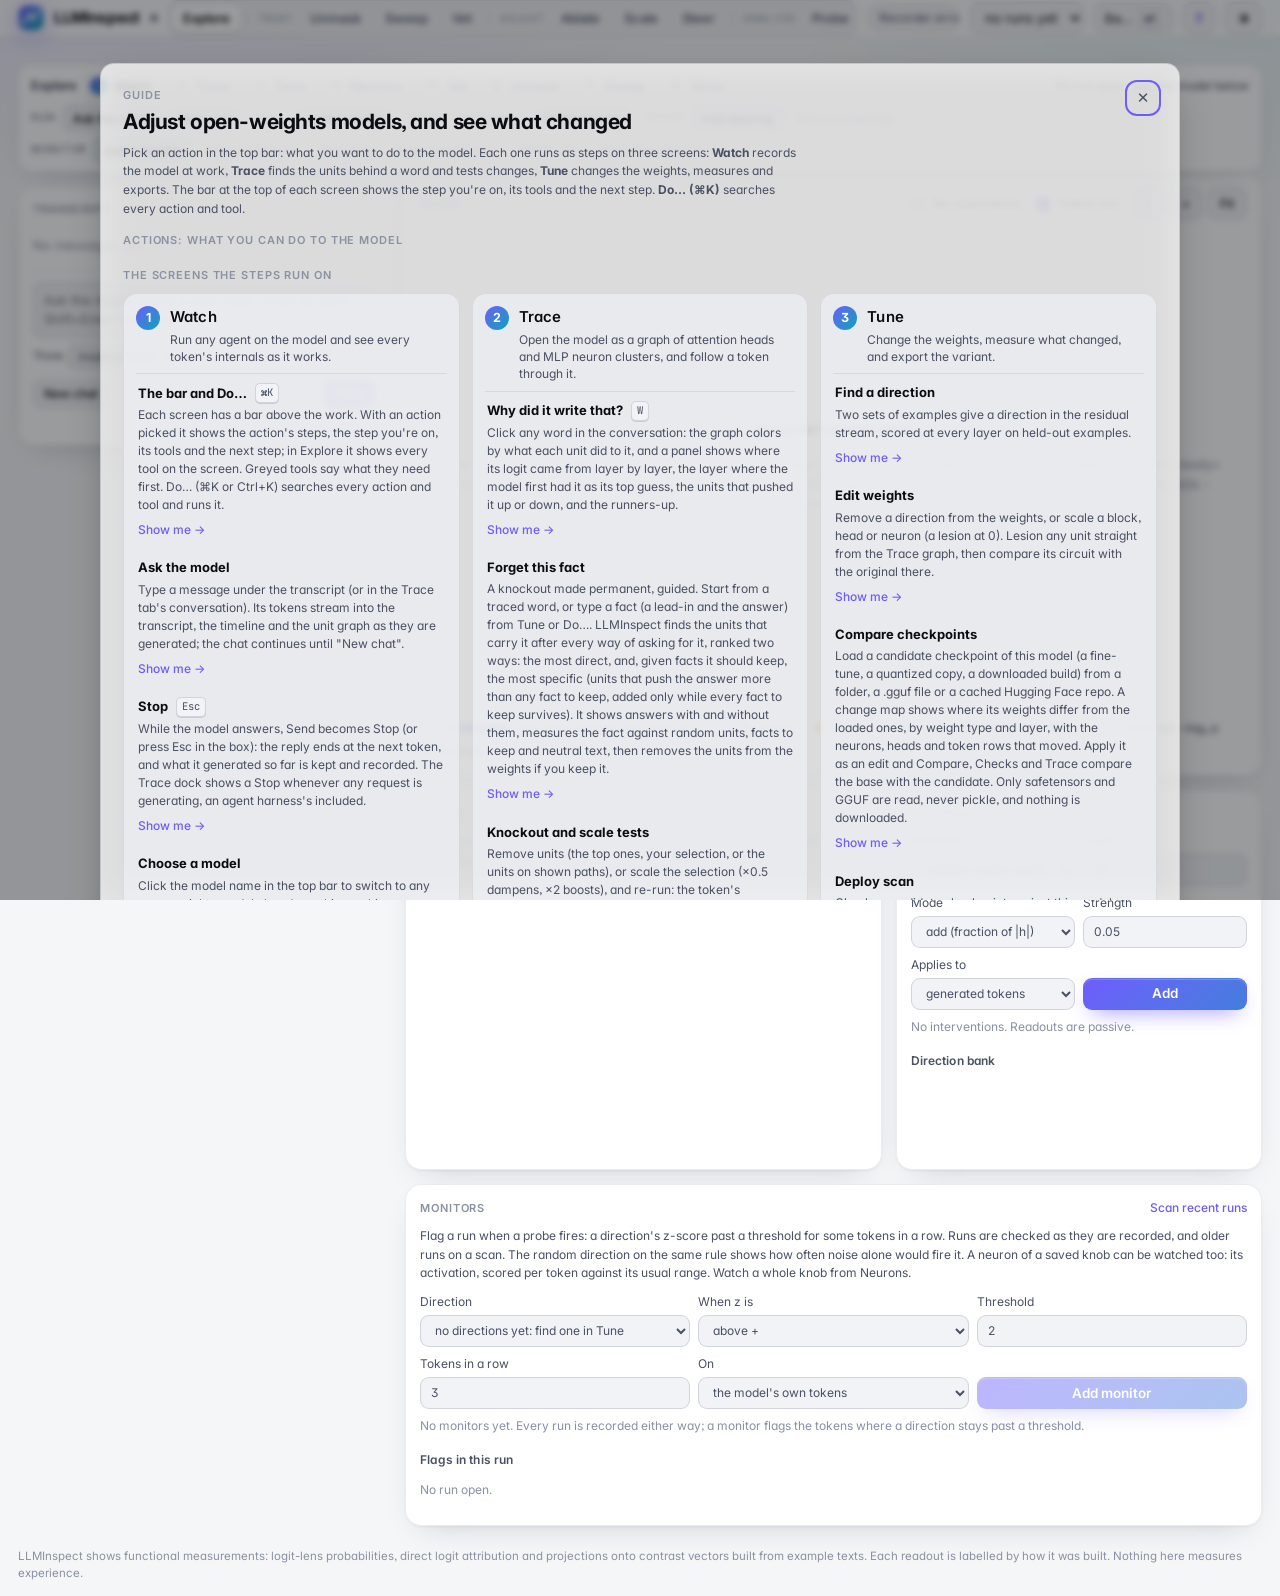
==== commit 056d18c4: "Verbs: Harden, Scrub, Audit, Faithfulness, Rewrite a fact, Shrink and Cap; Sweep and Verbs screens T" ====
--- a/ui/index.html
+++ b/ui/index.html
@@ -590,7 +590,7 @@
     <div class="um-stage">
       <div class="um-wrap">
         <form class="um-form" id="um-form" role="search" aria-label="Model to unmask">
-          <input id="um-input" class="um-input" placeholder="org/model on the Hugging Face Hub, or a folder" autocomplete="off" spellcheck="false" aria-label="Model id or folder">
+          <input id="um-input" class="um-input" placeholder="org/model on the Hugging Face Hub (safetensors or GGUF), or a folder" autocomplete="off" spellcheck="false" aria-label="Model id or folder">
           <button type="submit" class="um-go" id="um-go">Unmask</button>
         </form>
         <div class="um-recent" id="um-recent" aria-label="Read before"></div>
@@ -602,6 +602,50 @@
         </div>
         <div class="um-details" id="um-details" aria-live="polite"></div>
       </div>
+    </div>
+    </div>
+  </main>
+
+  <main class="gv sweep" id="view-sweep" hidden>
+    <div class="gv-main">
+    <div class="act-bar glass" data-bar="sweep" aria-label="Actions in Sweep"></div>
+    <div class="sw-stage" id="sw-stage">
+      <div class="sw-wrap">
+        <form class="sw-form" id="sw-form" role="search" aria-label="Models to sweep">
+          <input id="sw-search" class="um-input" placeholder="search the Hub: abliterated, uncensored, a model family…" autocomplete="off" spellcheck="false" aria-label="Search text">
+          <input id="sw-author" class="um-input sw-small" placeholder="author" autocomplete="off" spellcheck="false" aria-label="Author">
+          <input id="sw-tag" class="um-input sw-small" placeholder="tag" autocomplete="off" spellcheck="false" aria-label="Tag">
+          <select id="sw-sort" class="um-input sw-small" aria-label="Sort by">
+            <option value="downloads">most downloaded</option><option value="trending_score">trending</option>
+            <option value="last_modified">recently updated</option><option value="created_at">newest</option><option value="likes">most liked</option>
+          </select>
+          <input id="sw-limit" class="um-input sw-num" type="number" min="1" max="500" value="50" aria-label="How many models">
+          <label class="sw-check"><input type="checkbox" id="sw-weights"> weights too</label>
+          <button type="submit" class="um-go">Sweep</button>
+        </form>
+        <div class="um-recent" id="sw-history" aria-label="Sweeps run before"></div>
+        <div class="sw-head" id="sw-head" aria-live="polite"></div>
+        <div class="sw-counts" id="sw-counts"></div>
+        <canvas id="sw-field" class="sw-field" role="img" aria-label="One tile per model checked, lit by its most serious risk. Click a tile to unmask it."></canvas>
+        <div class="gv-tip tooltip sw-tip" id="sw-tip" hidden></div>
+        <div class="sw-flagged" id="sw-flagged"></div>
+      </div>
+    </div>
+    </div>
+  </main>
+
+  <main class="gv lab" id="view-lab" hidden>
+    <div class="gv-main">
+    <div class="act-bar glass" data-bar="lab" aria-label="Actions in Verbs"></div>
+    <div class="lab-stage">
+      <nav class="lab-verbs" id="lab-verbs" aria-label="Verbs"></nav>
+      <section class="lab-side" aria-labelledby="lab-title">
+        <h2 id="lab-title" class="lab-title"></h2>
+        <p id="lab-lead" class="lab-lead"></p>
+        <div class="lab-steps" id="lab-steps" role="tablist" aria-label="Steps"></div>
+        <form class="lab-form" id="lab-form"></form>
+      </section>
+      <section class="lab-result" id="lab-result" aria-live="polite" aria-label="Result"></section>
     </div>
     </div>
   </main>
@@ -662,6 +706,8 @@
   <script type="module" src="/ui/scan.js"></script>
   <script type="module" src="/ui/vet.js"></script>
   <script type="module" src="/ui/unmask.js"></script>
+  <script type="module" src="/ui/sweep.js"></script>
+  <script type="module" src="/ui/lab.js"></script>
   <script type="module" src="/ui/weights.js"></script>
   <script type="module" src="/ui/verbs.js"></script>
 </body>
--- a/ui/style.css
+++ b/ui/style.css
@@ -1521,3 +1521,117 @@
   .um-details { grid-template-columns: 1fr; gap: 20px; }
   .um-note { margin-left: 0; }
 }
+
+/* ---- Sweep: one tile per Hub model, lit by its most serious risk (ui/sweep.js) ---- */
+.sw-stage { position: relative; flex: 1; min-height: 0; overflow: auto; border-radius: 18px; background:
+    radial-gradient(1000px 460px at 50% 0%, color-mix(in srgb, #f05252 6%, transparent), transparent 70%), #07080d;
+    border: 1px solid var(--border); color: #f4f5f8; }
+.sw-wrap { max-width: 1240px; margin: 0 auto; padding: 24px 24px 56px; display: flex; flex-direction: column; gap: 14px; }
+.sw-form { display: flex; gap: 8px; align-items: center; flex-wrap: wrap; }
+.sw-form .um-input { background: #10131b; color: #f4f5f8; border-color: #2a2f3d; }
+.sw-form #sw-search { flex: 1 1 320px; }
+.sw-small { flex: 0 1 150px; }
+.sw-num { flex: 0 0 84px; }
+.sw-check { display: flex; gap: 6px; align-items: center; font-size: 13px; color: #a9afbf; white-space: nowrap; }
+.sw-head { margin-top: 6px; }
+.sw-title { margin: 0; font: 600 30px/1.15 var(--sans, system-ui); letter-spacing: -0.01em; text-transform: none; color: #f4f5f8; }
+.sw-hot { color: #f05252; text-shadow: 0 0 22px rgba(240, 82, 82, 0.45); }
+.sw-sub { margin: 6px 0 0; color: #a9afbf; font-size: 13px; max-width: 900px; }
+.sw-counts { display: flex; flex-wrap: wrap; gap: 28px; }
+.sw-counts:empty { display: none; }
+.sw-count { display: flex; flex-direction: column; }
+.sw-count b { font: 600 34px/1 var(--mono); font-variant-numeric: tabular-nums; }
+.sw-count span { font: 500 11px var(--mono); letter-spacing: 0.08em; text-transform: uppercase; color: #8a91a3; margin-top: 6px; }
+.sw-count.red b { color: #f05252; } .sw-count.amber b { color: #f5a524; } .sw-count.violet b { color: #8b7dff; }
+.sw-count.muted b, .sw-count.none b { color: #6b7385; }
+.sw-field { width: 100%; height: 240px; display: block; cursor: pointer; }
+.sw-tip { position: absolute; max-width: 340px; font-size: 12px; line-height: 1.5; pointer-events: none; z-index: 5; }
+.sw-flagged h3 { margin: 10px 0 8px; font: 600 11px var(--mono); letter-spacing: 0.12em; text-transform: uppercase; color: #8a91a3; }
+.sw-list { list-style: none; margin: 0; padding: 0; display: flex; flex-direction: column; }
+.sw-row { width: 100%; display: grid; grid-template-columns: 10px minmax(0, 2fr) 150px minmax(0, 3fr); gap: 12px; align-items: center;
+  padding: 9px 8px; border: 0; border-radius: 8px; background: none; color: inherit; text-align: left; cursor: pointer; font-size: 13px; }
+.sw-row:hover, .sw-row:focus-visible { background: rgba(255, 255, 255, 0.05); }
+.sw-model { font-family: var(--mono); overflow: hidden; text-overflow: ellipsis; white-space: nowrap; }
+.sw-risk { color: #d6d9e2; }
+.sw-what { color: #8a91a3; overflow: hidden; text-overflow: ellipsis; white-space: nowrap; }
+.sw-dot { display: inline-block; width: 8px; height: 8px; border-radius: 50%; margin-right: 6px; vertical-align: middle; }
+.sw-dot.red { background: #f05252; box-shadow: 0 0 8px #f05252; }
+.sw-dot.amber { background: #f5a524; box-shadow: 0 0 8px #f5a524; }
+.sw-dot.violet { background: #8b7dff; box-shadow: 0 0 8px #8b7dff; }
+.sw-dot.muted { background: #6b7385; }
+.sweep .um-chip { background: #10131b; border-color: #2a2f3d; color: #a9afbf; }
+@media (max-width: 720px) {
+  .sw-row { grid-template-columns: 10px minmax(0, 1fr) auto; }
+  .sw-what { display: none; }
+  .sw-title { font-size: 22px; }
+  .sw-count b { font-size: 26px; }
+}
+
+/* ---- Verbs: one screen for every verb; steps on the left, the result as the hero (ui/lab.js) ---- */
+.lab-stage { flex: 1; min-height: 0; display: grid; grid-template-columns: 180px minmax(280px, 360px) minmax(0, 1fr);
+  border-radius: 18px; overflow: hidden; border: 1px solid var(--border); background: color-mix(in srgb, var(--surface) 55%, var(--plane)); }
+.lab-verbs { overflow: auto; padding: 18px 10px; display: flex; flex-direction: column; gap: 16px; }
+.lab-group { display: flex; flex-direction: column; gap: 2px; }
+.lab-group .eyebrow { padding: 0 10px 4px; }
+.lab-verb { text-align: left; padding: 7px 10px; border: 0; border-radius: 8px; background: none; color: var(--ink-2); font-size: 13px; cursor: pointer; }
+.lab-verb:hover { color: var(--ink); background: color-mix(in srgb, var(--ink) 5%, transparent); }
+.lab-verb.on { color: var(--ink); background: color-mix(in srgb, var(--accent) 16%, transparent); font-weight: 600; }
+.lab-side { overflow: auto; padding: 22px 20px; display: flex; flex-direction: column; gap: 12px; }
+.lab-title { margin: 0; font-size: 22px; letter-spacing: -0.01em; text-transform: none; }
+.lab-lead { margin: 0; color: var(--ink-2); font-size: 13px; line-height: 1.5; }
+.lab-steps { display: flex; gap: 4px; flex-wrap: wrap; }
+.lab-step { display: flex; align-items: center; gap: 6px; padding: 6px 10px; border-radius: 999px; border: 1px solid var(--border); background: none; color: var(--ink-2); font-size: 12px; cursor: pointer; }
+.lab-step.on { border-color: var(--accent); color: var(--ink); background: color-mix(in srgb, var(--accent) 12%, transparent); }
+.lab-n { font: 600 10px var(--mono); color: var(--muted); }
+.lab-done { color: #22c7d6; font-size: 8px; }
+.lab-form { display: flex; flex-direction: column; gap: 10px; }
+.lab-what { margin: 0; font-size: 12px; color: var(--muted); line-height: 1.5; }
+.lab-field { display: flex; flex-direction: column; gap: 4px; font-size: 12px; color: var(--ink-2); }
+.lab-field.inline { flex-direction: row; align-items: center; gap: 8px; }
+.lab-field input:not([type=checkbox]), .lab-field textarea, .lab-field select { width: 100%; padding: 8px 10px; border-radius: 8px;
+  border: 1px solid var(--border); background: var(--raised); color: var(--ink); font: 13px var(--sans, system-ui); resize: vertical; }
+.lab-field textarea.mono { font: 12px var(--mono); }
+.lab-field :focus { outline: 2px solid var(--focus); outline-offset: 1px; }
+.lab-form .um-go { align-self: flex-start; margin-top: 4px; }
+.lab-result { overflow: auto; padding: 28px 32px 48px; background: #07080d; color: #e7e9ef; }
+.lab-result h3 { margin: 22px 0 8px; font: 600 11px var(--mono); letter-spacing: 0.12em; text-transform: uppercase; color: #8a91a3; }
+.lab-reading { margin: 0 0 18px; font-size: 24px; line-height: 1.3; letter-spacing: -0.01em; max-width: 900px; color: #f4f5f8; }
+.lab-nums { display: flex; flex-wrap: wrap; gap: 26px 34px; margin-bottom: 10px; }
+.lab-nums div { display: flex; flex-direction: column; }
+.lab-nums b { font: 600 30px/1 var(--mono); font-variant-numeric: tabular-nums; color: #22c7d6; }
+.lab-nums span { font: 500 11px var(--mono); letter-spacing: 0.06em; text-transform: uppercase; color: #8a91a3; margin-top: 6px; }
+.lab-kv { display: grid; grid-template-columns: max-content 1fr; gap: 4px 18px; font-size: 12px; margin: 10px 0; }
+.lab-kv dt { color: #8a91a3; font-family: var(--mono); }
+.lab-kv dd { margin: 0; font-family: var(--mono); font-variant-numeric: tabular-nums; }
+.lab-table-wrap { overflow-x: auto; }
+.lab-table { border-collapse: collapse; font-size: 12px; min-width: 100%; }
+.lab-table th { text-align: left; font: 600 10px var(--mono); letter-spacing: 0.08em; text-transform: uppercase; color: #8a91a3; padding: 6px 10px; }
+.lab-table td { padding: 6px 10px; border-top: 1px solid rgba(255, 255, 255, 0.06); vertical-align: top; max-width: 420px; }
+.lab-table td code { font-size: 11px; color: #a9afbf; word-break: break-all; }
+.lab-list { margin: 0; padding-left: 18px; font-size: 13px; color: #d6d9e2; }
+.lab-edit { display: flex; align-items: center; gap: 14px; flex-wrap: wrap; padding: 12px 14px; border-radius: 10px; margin-bottom: 18px;
+  background: rgba(245, 165, 36, 0.1); color: #f5d9a8; font-size: 13px; }
+.lab-edit b { color: #f5a524; }
+.lab-raw { margin-top: 26px; font-size: 12px; }
+.lab-raw summary { cursor: pointer; color: #8a91a3; }
+.lab-raw pre { max-height: 360px; overflow: auto; font: 11px var(--mono); color: #a9afbf; white-space: pre-wrap; }
+.lab-empty { height: 100%; display: flex; flex-direction: column; justify-content: center; max-width: 620px; }
+.lab-big { font: 600 54px/1 var(--sans, system-ui); letter-spacing: -0.02em; color: #2c3140; }
+.lab-empty p { color: #a9afbf; font-size: 15px; }
+.lab-empty .dim { color: #6b7385; font-size: 13px; }
+.lab-wait { display: flex; align-items: center; gap: 12px; color: #a9afbf; font-size: 15px; }
+.lab-pulse { width: 10px; height: 10px; border-radius: 50%; background: #22c7d6; box-shadow: 0 0 14px #22c7d6; animation: lab-pulse 1.2s ease-in-out infinite; }
+@keyframes lab-pulse { 50% { opacity: 0.3; } }
+@media (prefers-reduced-motion: reduce) { .lab-pulse { animation: none; } }
+.lab-error { color: #f05252; font-size: 14px; }
+@media (max-width: 980px) {
+  .lab-stage { grid-template-columns: 1fr; overflow: auto; }
+  .lab-verbs { flex-direction: row; flex-wrap: wrap; }
+  .lab-group { flex-direction: row; flex-wrap: wrap; align-items: center; }
+  .lab-result { min-height: 420px; }
+}
+.verbs-more button.vm-row { width: 100%; text-align: left; border: 0; background: none; cursor: pointer; font: inherit; }
+.verbs-more button.vm-row:hover, .verbs-more button.vm-row:focus-visible { background: color-mix(in srgb, var(--accent) 12%, transparent); }
+.verbs-more { max-height: 70vh; overflow: auto; max-width: 420px; }
+.lab-edit .tbtn { background: #f5a524; color: #1a1205; border: 0; font-weight: 600; opacity: 1; }
+.lab-edit .tbtn:hover { filter: brightness(1.08); }
